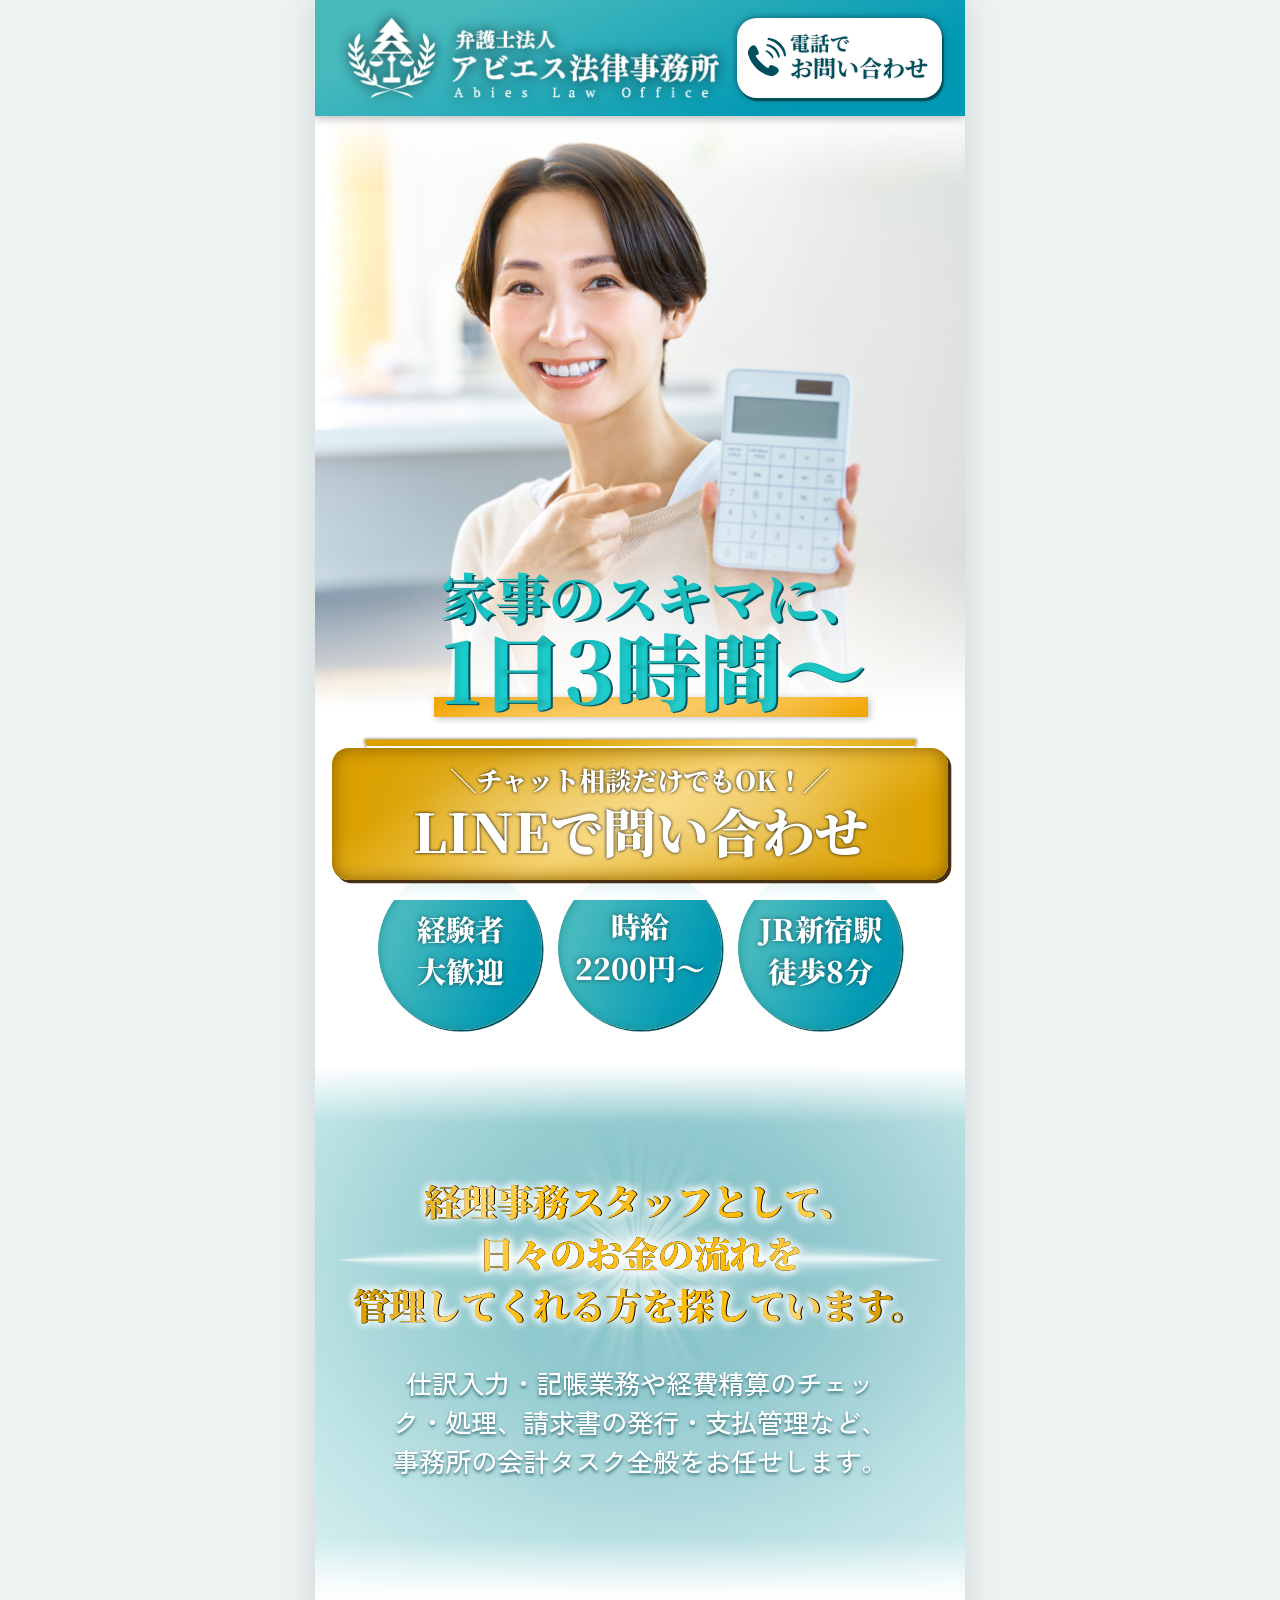
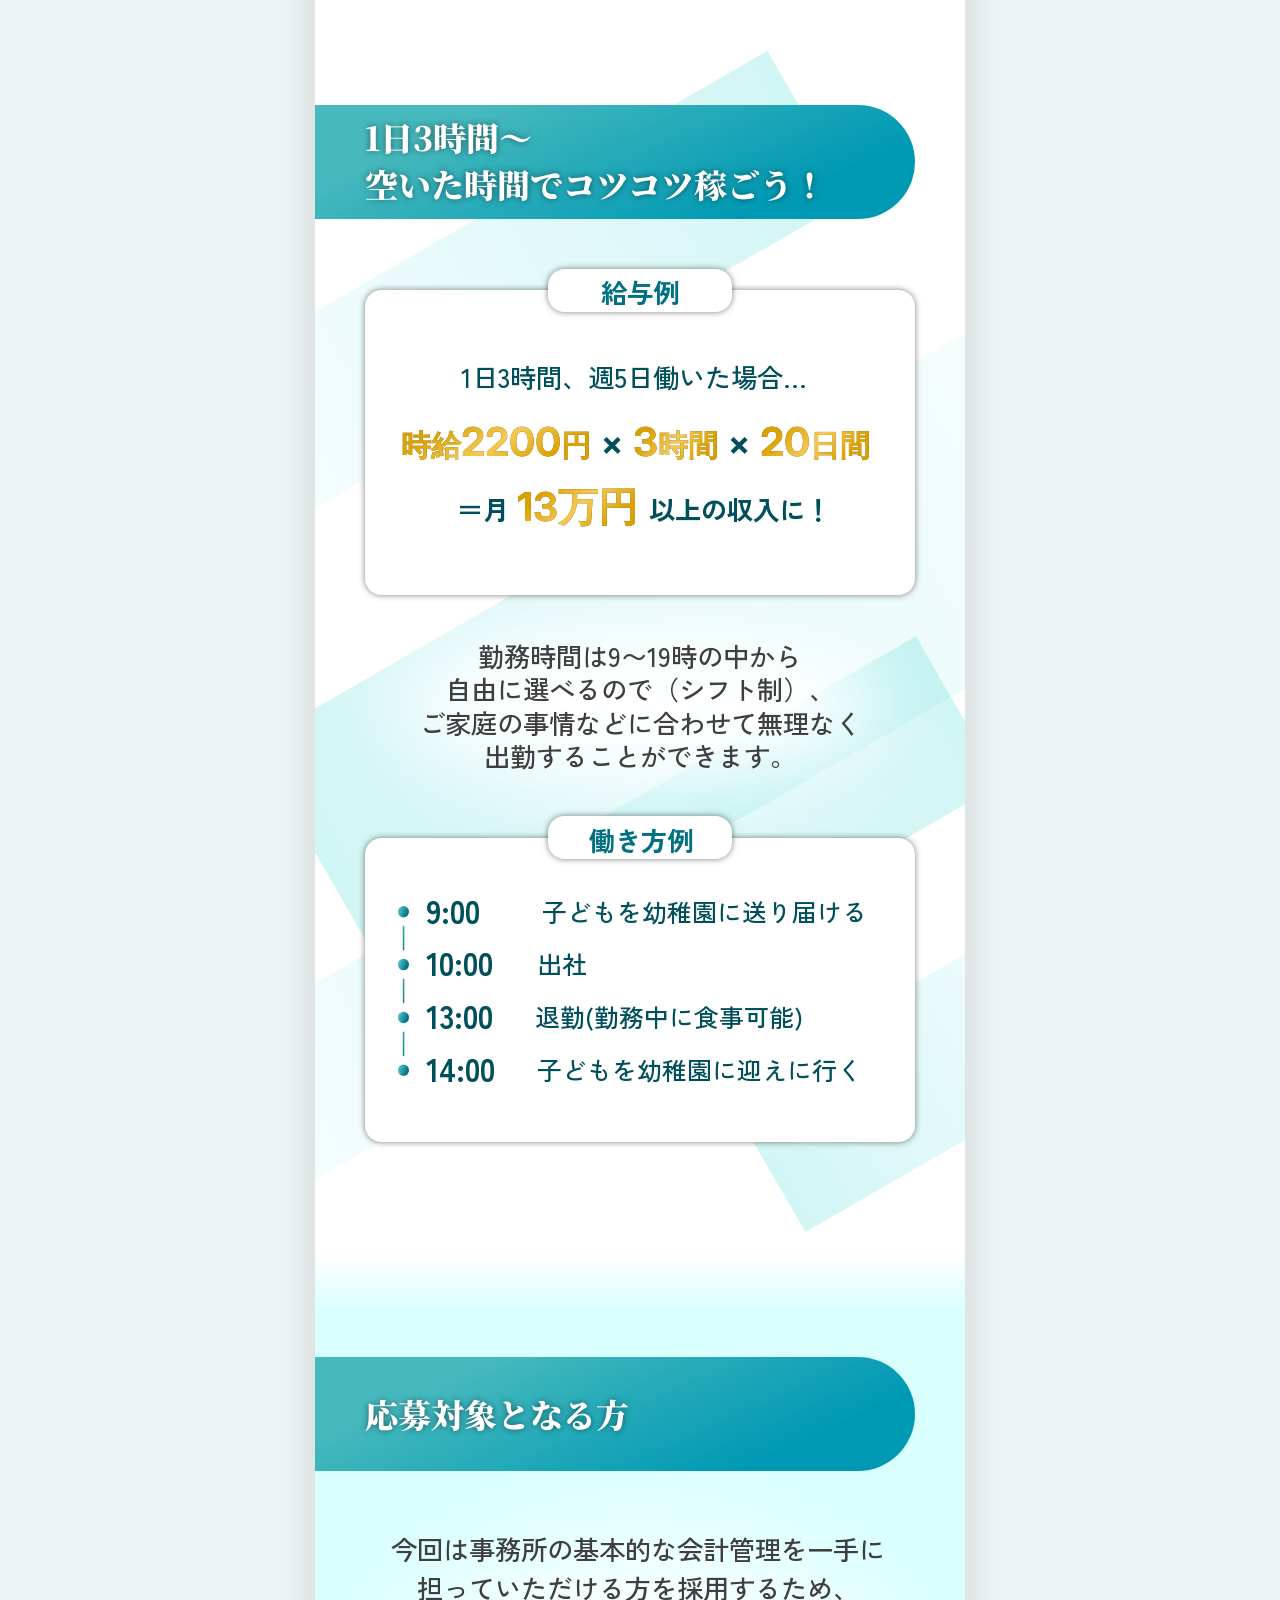
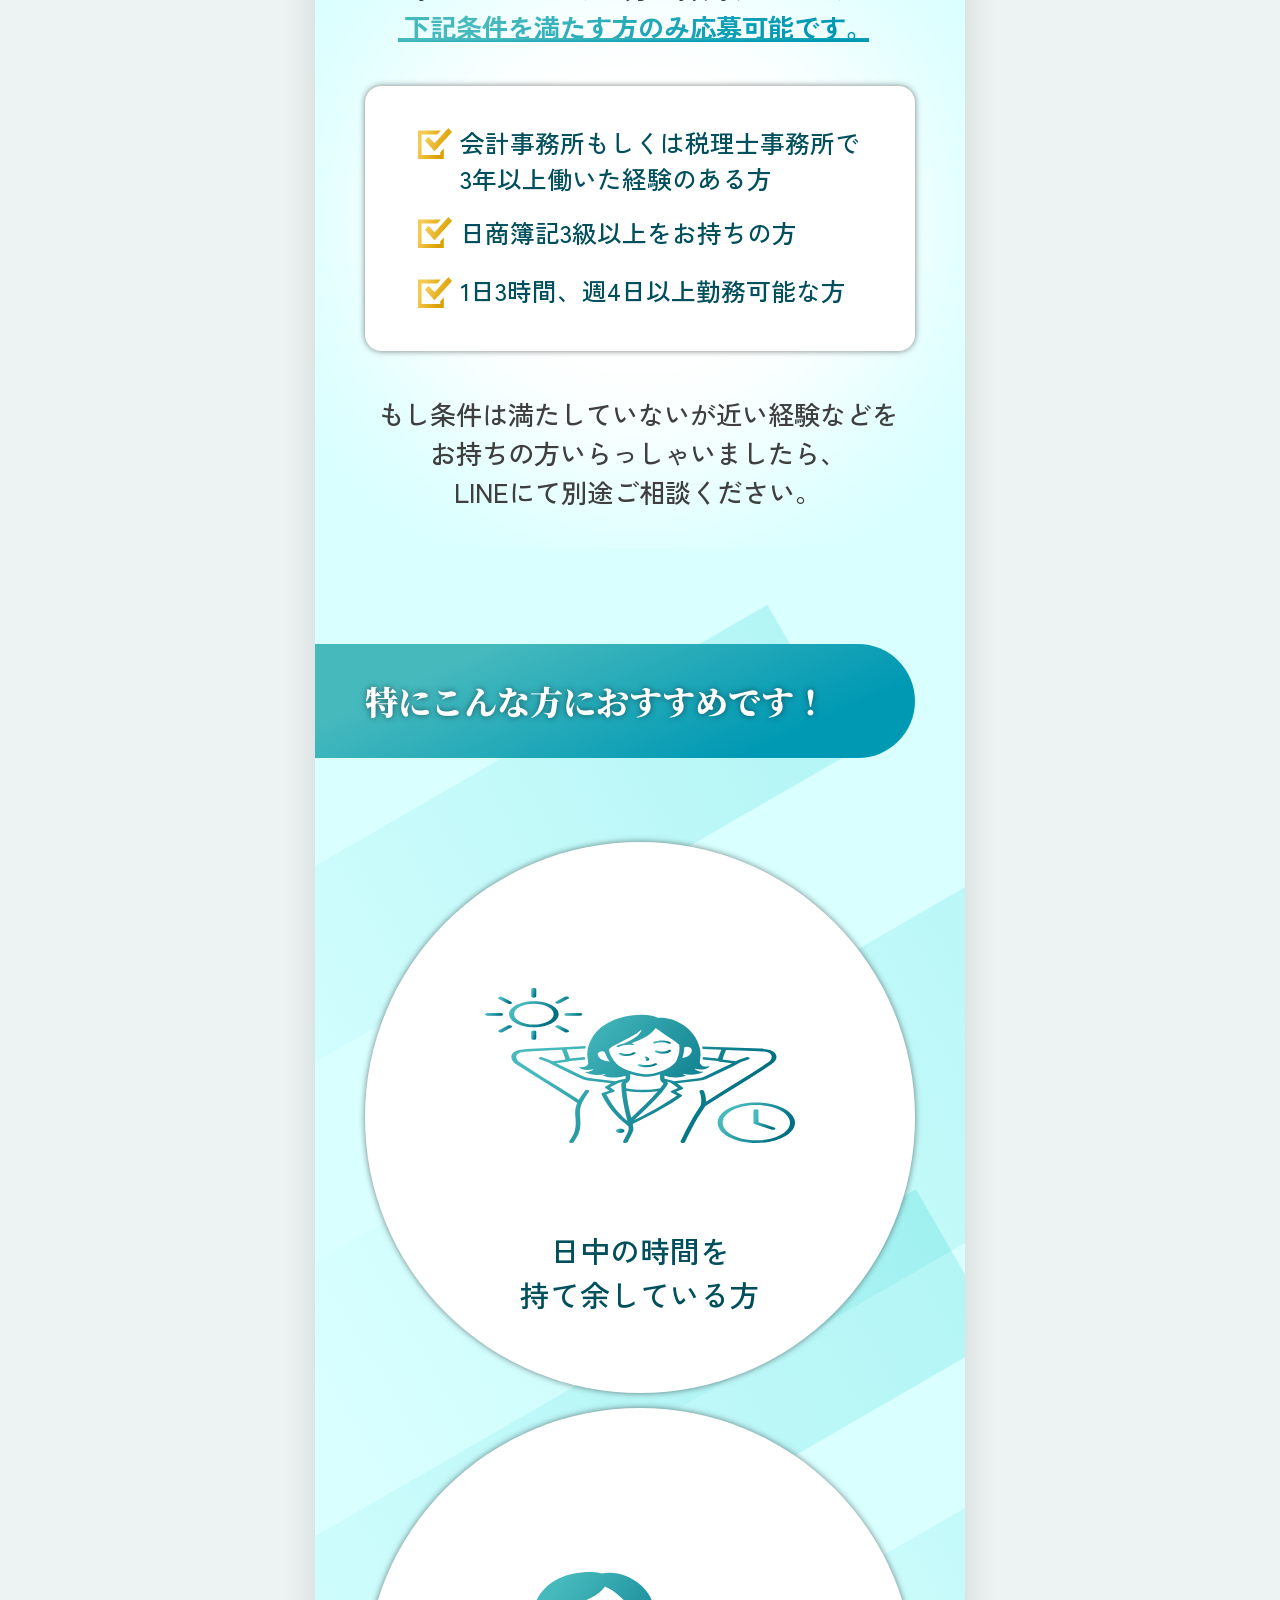
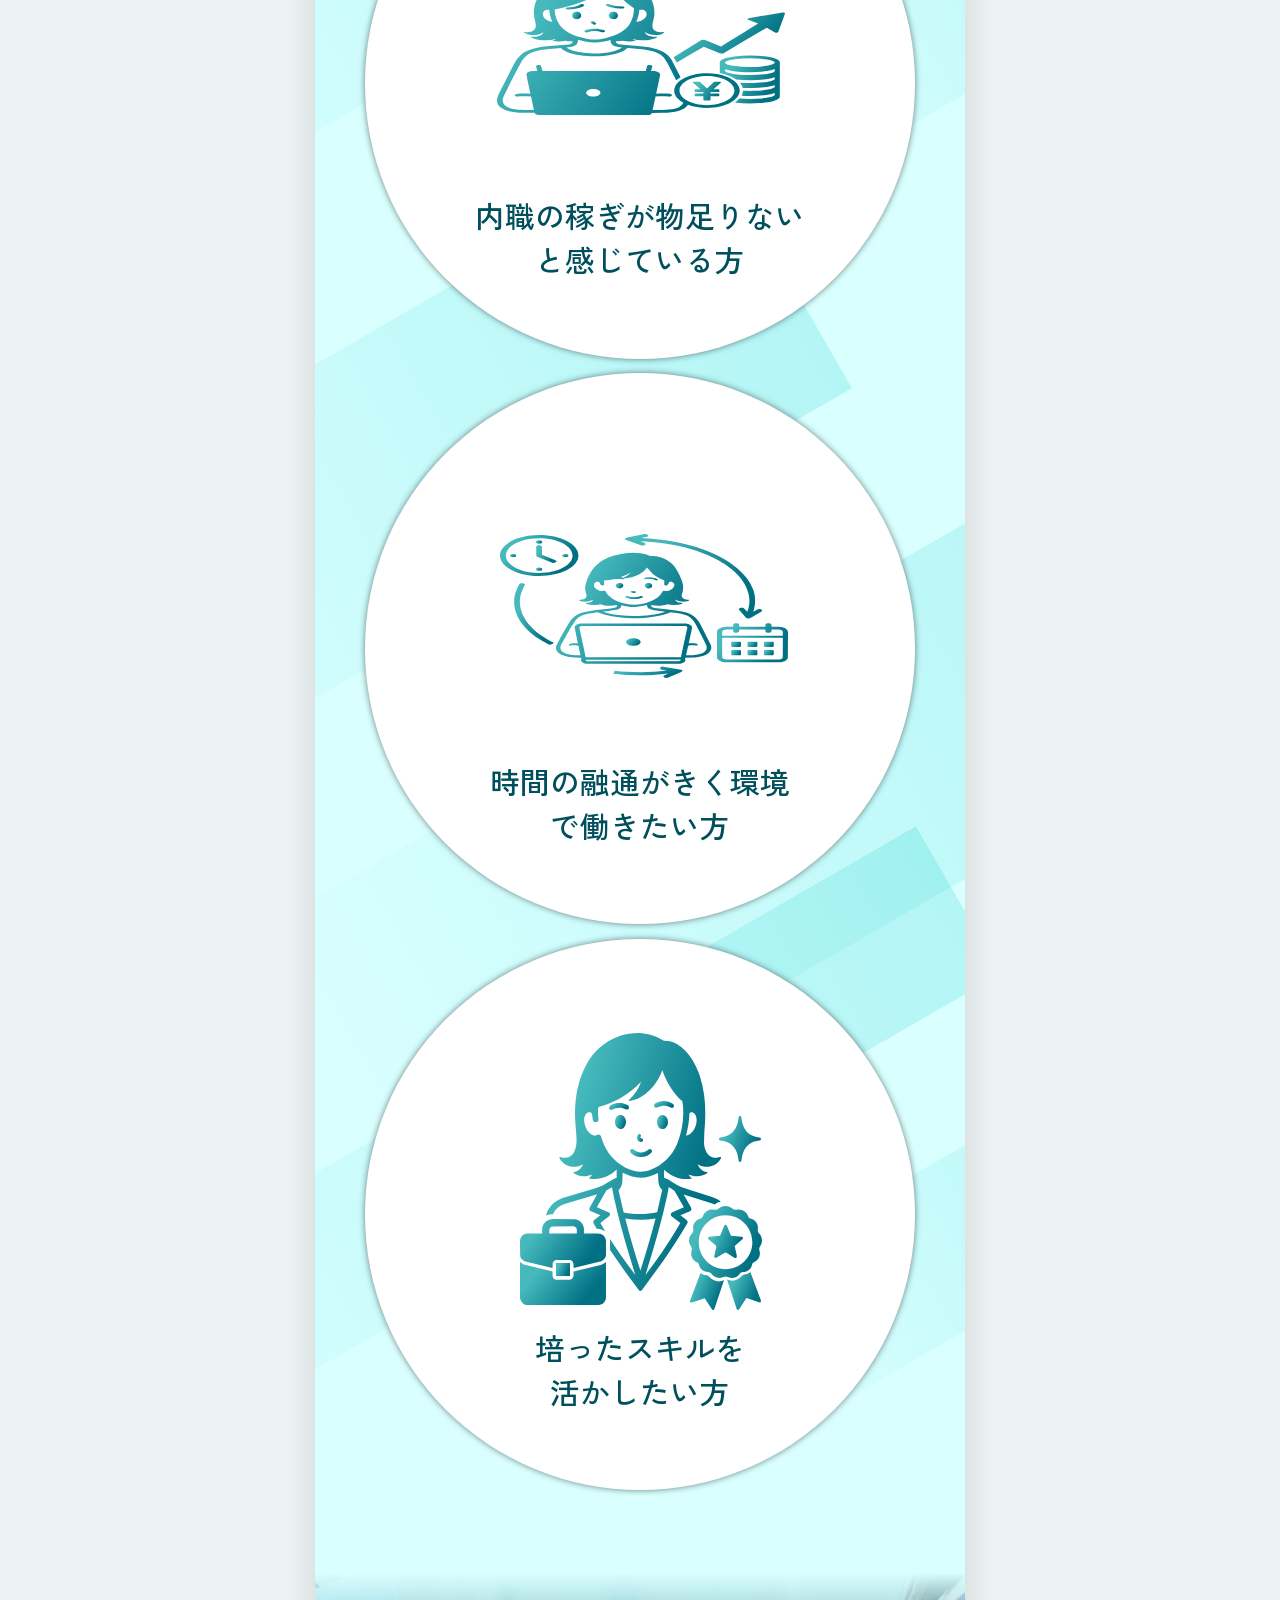
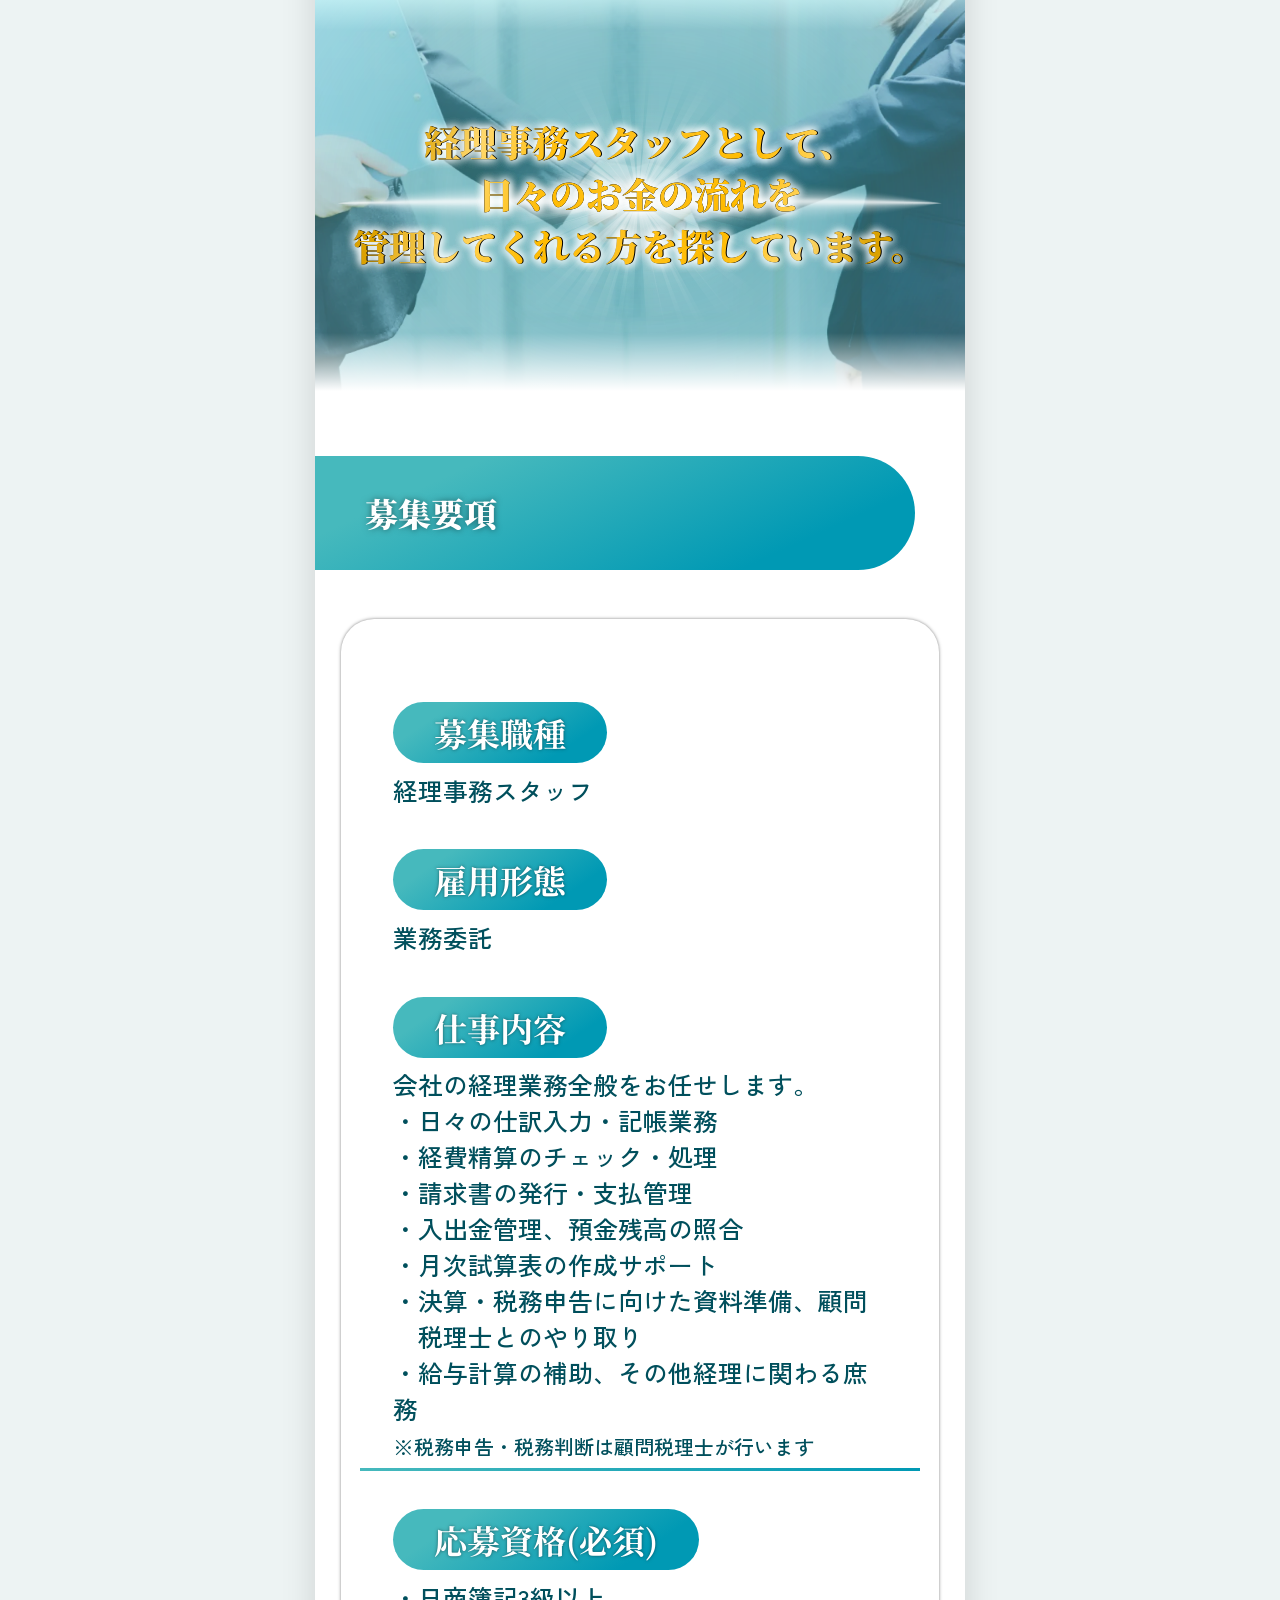
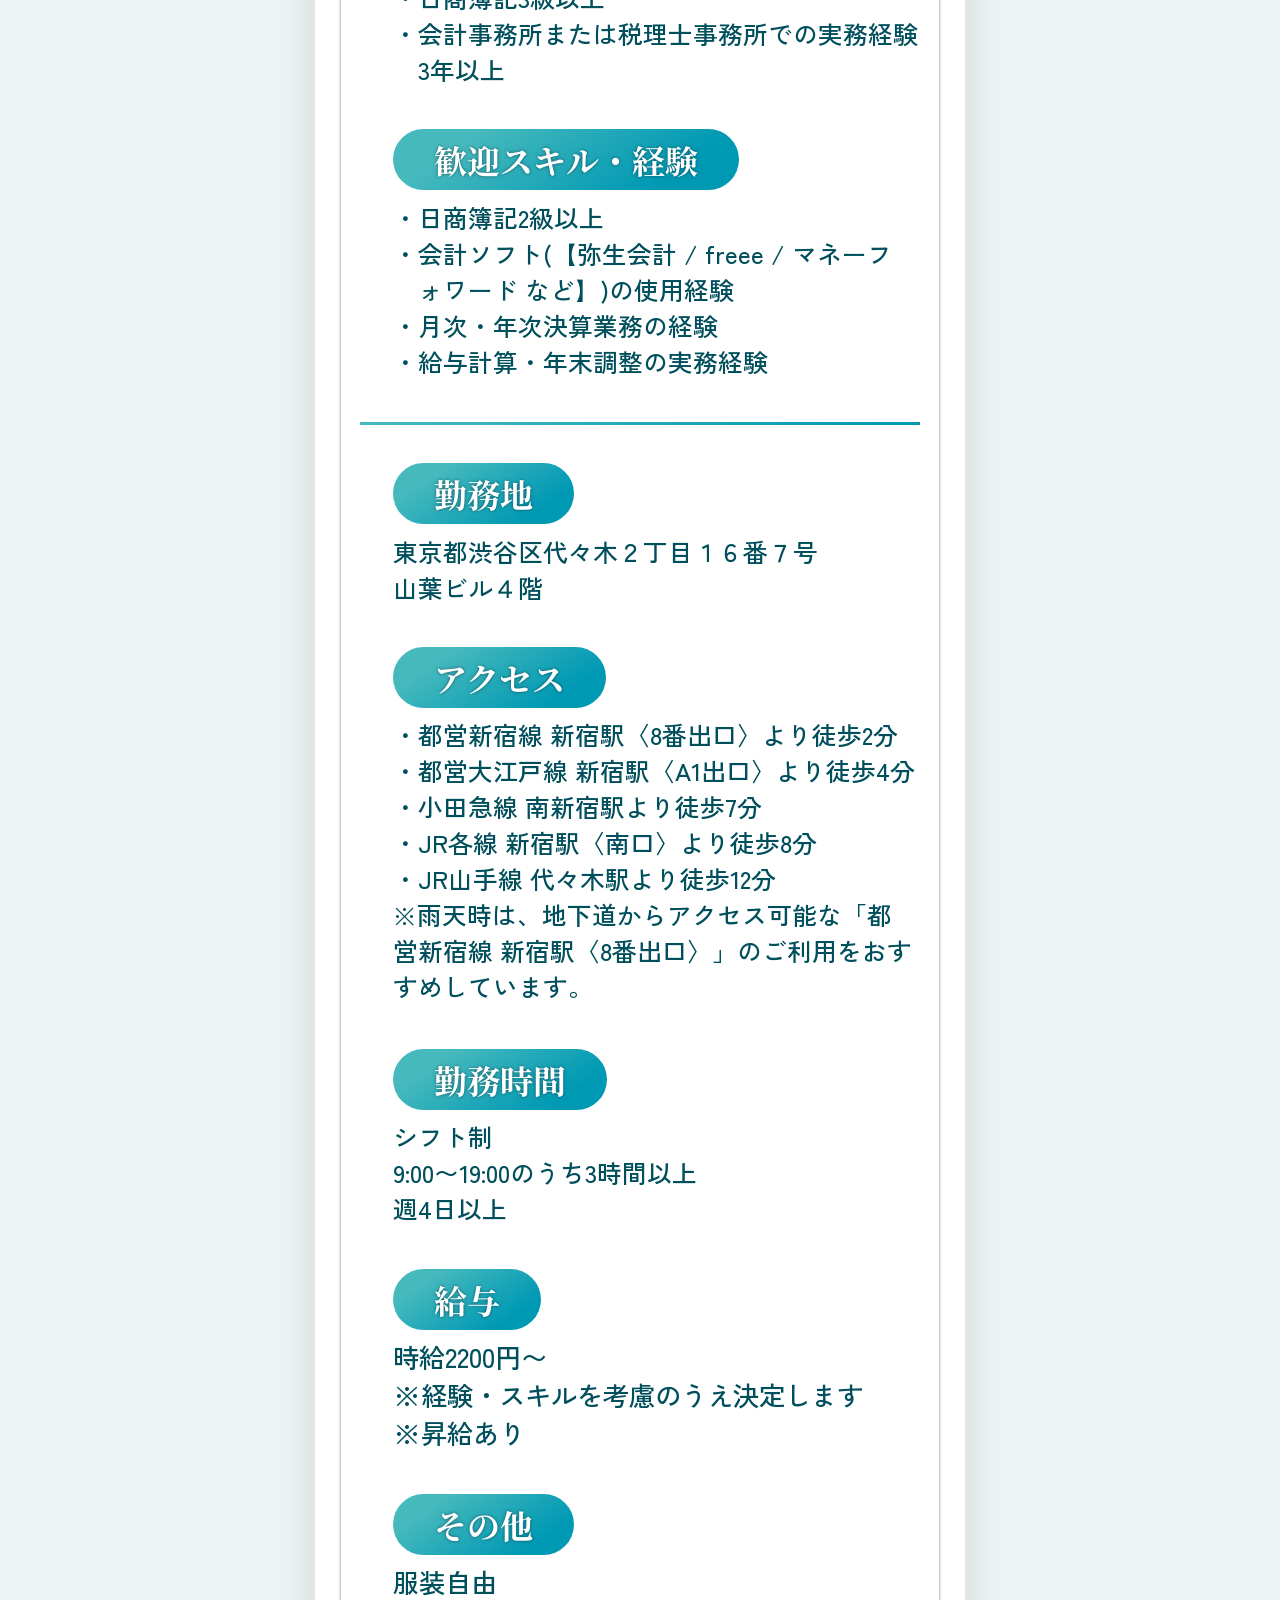
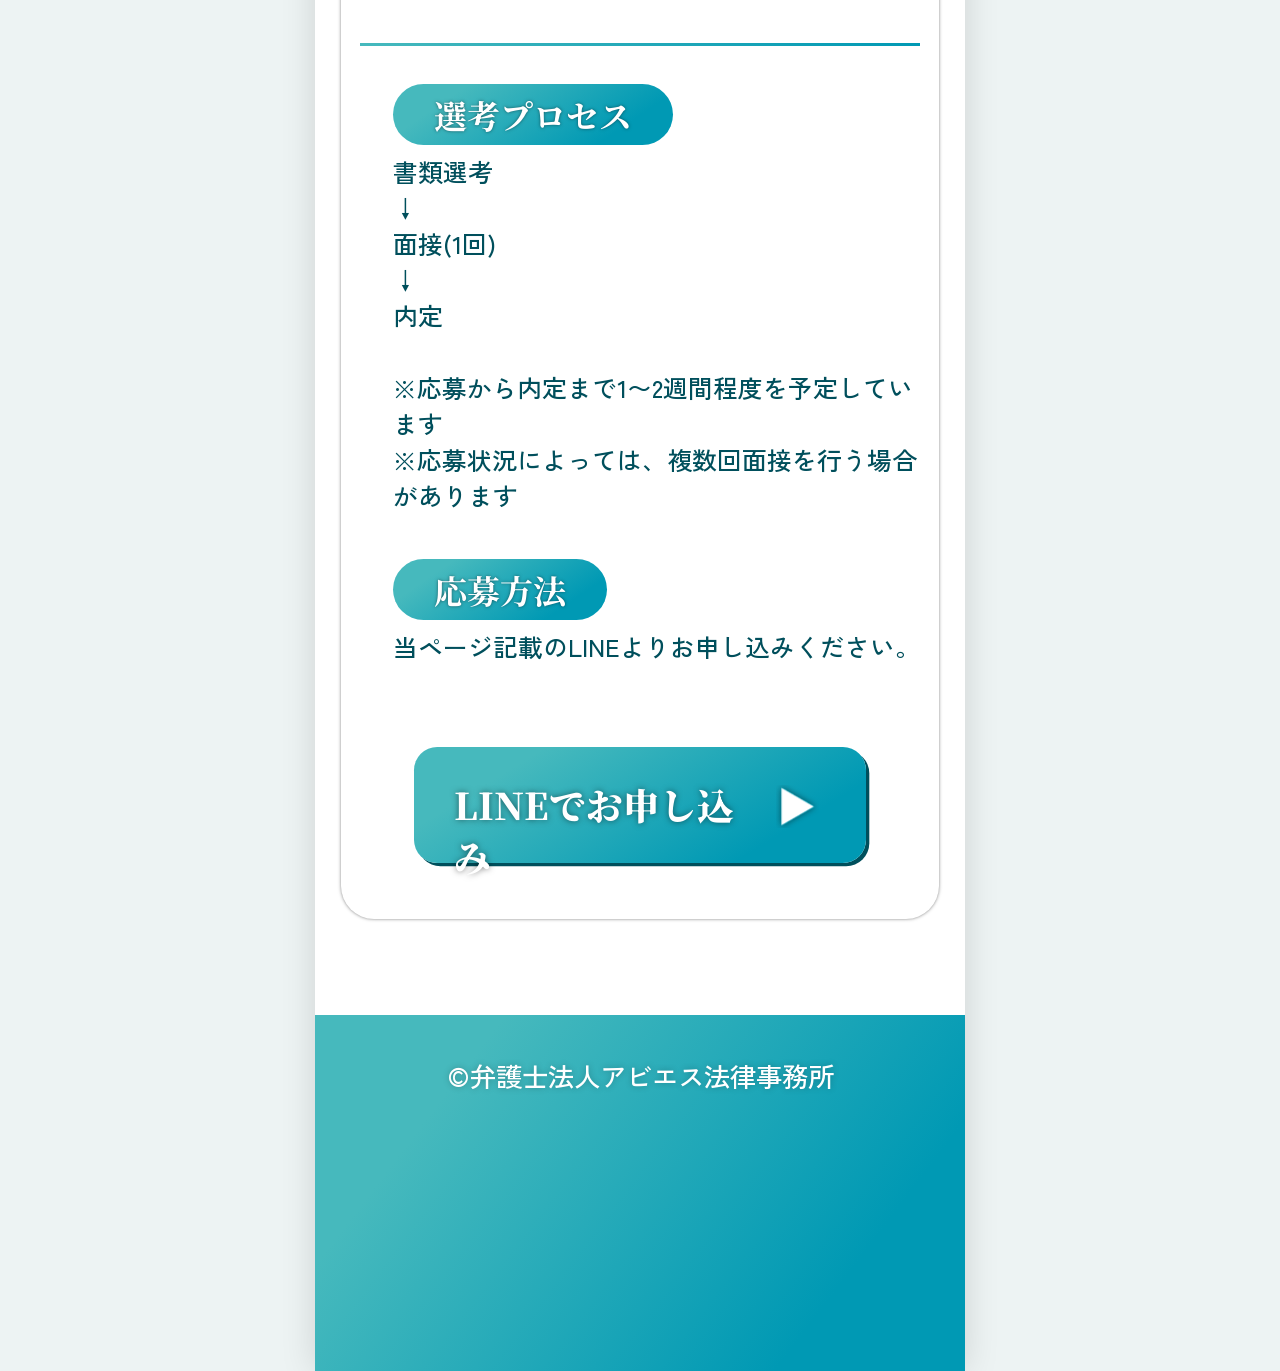
==== index.html @ 72c26a3b "Cap responsive LP width at 650px" ====
<!doctype html>
<html lang="ja">
<head>
  <meta charset="utf-8">
  <meta name="viewport" content="width=device-width, initial-scale=1">
  <title>経理事務スタッフ募集｜弁護士法人アビエス法律事務所</title>
  <meta name="description" content="家事のスキマに1日3時間から。経理事務スタッフ募集。">
  <link rel="preconnect" href="https://fonts.googleapis.com">
  <link rel="preconnect" href="https://fonts.gstatic.com" crossorigin>
  <link href="https://fonts.googleapis.com/css2?family=Inter:wght@700&family=Noto+Serif+JP:wght@700;900&family=Zen+Kaku+Gothic+New:wght@500;700&display=swap" rel="stylesheet">
  <link rel="stylesheet" href="styles.css">
  <link rel="stylesheet" href="figma-overrides.css?v=28">
  <link rel="stylesheet" href="scroll-fix.css">
  <link rel="stylesheet" href="figma-sections.css?v=9">
  <link rel="stylesheet" href="figma-remaining.css?v=26">
  <link rel="stylesheet" href="responsive-scale.css?v=2">
</head>
<body>
<svg class="figma-filters" aria-hidden="true" width="0" height="0" focusable="false">
  <defs>
    <filter id="intro-title-figma-effects" x="-50%" y="-100%" width="200%" height="300%" color-interpolation-filters="sRGB">
      <!-- Figma: four white drop shadows, 0/0, blur 6, opacities 1/.25/1/1. -->
      <feGaussianBlur in="SourceAlpha" stdDeviation="6" result="title-outer-blur"/>
      <feFlood flood-color="#fff" flood-opacity="1" result="title-white-100-a"/>
      <feComposite in="title-white-100-a" in2="title-outer-blur" operator="in" result="title-shadow-a"/>
      <feFlood flood-color="#fff" flood-opacity=".25" result="title-white-25"/>
      <feComposite in="title-white-25" in2="title-outer-blur" operator="in" result="title-shadow-b"/>
      <feFlood flood-color="#fff" flood-opacity="1" result="title-white-100-c"/>
      <feComposite in="title-white-100-c" in2="title-outer-blur" operator="in" result="title-shadow-c"/>
      <feFlood flood-color="#fff" flood-opacity="1" result="title-white-100-d"/>
      <feComposite in="title-white-100-d" in2="title-outer-blur" operator="in" result="title-shadow-d"/>
      <!-- Figma: black drop shadow, .3/.3, blur 0, opacity 1. -->
      <feOffset in="SourceAlpha" dx=".3" dy=".3" result="title-black-offset"/>
      <feFlood flood-color="#000" flood-opacity="1" result="title-black-color"/>
      <feComposite in="title-black-color" in2="title-black-offset" operator="in" result="title-black-shadow"/>
      <feMerge result="title-with-outer-shadow">
        <feMergeNode in="title-shadow-a"/>
        <feMergeNode in="title-shadow-b"/>
        <feMergeNode in="title-shadow-c"/>
        <feMergeNode in="title-shadow-d"/>
        <feMergeNode in="title-black-shadow"/>
        <feMergeNode in="SourceGraphic"/>
      </feMerge>

      <!-- Figma: black inner shadow, 0/0, blur .6, opacity 1. -->
      <feComponentTransfer in="SourceAlpha" result="title-alpha-inverse">
        <feFuncA type="table" tableValues="1 0"/>
      </feComponentTransfer>
      <feGaussianBlur in="title-alpha-inverse" stdDeviation=".6" result="title-inner-blur"/>
      <feComposite in="title-inner-blur" in2="SourceAlpha" operator="in" result="title-inner-mask"/>
      <feFlood flood-color="#000" flood-opacity="1" result="title-inner-color"/>
      <feComposite in="title-inner-color" in2="title-inner-mask" operator="in" result="title-inner-shadow"/>
      <feMerge>
        <feMergeNode in="title-with-outer-shadow"/>
        <feMergeNode in="title-inner-shadow"/>
      </feMerge>
    </filter>
    <filter id="title-inner-shadow-figma" x="-10%" y="-20%" width="120%" height="140%" color-interpolation-filters="sRGB">
      <feComponentTransfer in="SourceAlpha" result="title-inner-only-alpha-inverse">
        <feFuncA type="table" tableValues="1 0"/>
      </feComponentTransfer>
      <feGaussianBlur in="title-inner-only-alpha-inverse" stdDeviation=".3" result="title-inner-only-blur"/>
      <feComposite in="title-inner-only-blur" in2="SourceAlpha" operator="in" result="title-inner-only-mask"/>
      <feFlood flood-color="#000" flood-opacity=".5" result="title-inner-only-color"/>
      <feComposite in="title-inner-only-color" in2="title-inner-only-mask" operator="in" result="title-inner-only-shadow"/>
      <feMerge>
        <feMergeNode in="SourceGraphic"/>
        <feMergeNode in="title-inner-only-shadow"/>
      </feMerge>
    </filter>
    <filter id="hero-copy-small-effects" x="-10%" y="-20%" width="120%" height="150%" color-interpolation-filters="sRGB">
      <feFlood flood-opacity="0" result="hero-small-background"/>
      <feColorMatrix in="SourceAlpha" type="matrix" values="0 0 0 0 0 0 0 0 0 0 0 0 0 0 0 0 0 0 127 0" result="hero-small-alpha"/>
      <feOffset in="hero-small-alpha" dx="1.06717" dy="1.06717" result="hero-small-offset"/>
      <feComposite in="hero-small-offset" in2="hero-small-alpha" operator="out" result="hero-small-drop-mask"/>
      <feFlood flood-color="#004f5c" result="hero-small-drop-color"/>
      <feComposite in="hero-small-drop-color" in2="hero-small-drop-mask" operator="in" result="hero-small-drop"/>
      <feMerge result="hero-small-shape">
        <feMergeNode in="hero-small-drop"/>
        <feMergeNode in="SourceGraphic"/>
      </feMerge>
      <feOffset in="hero-small-alpha" dx="1.06717" dy="1.06717" result="hero-small-inner-offset"/>
      <feGaussianBlur in="hero-small-inner-offset" stdDeviation="1.60076" result="hero-small-inner-blur"/>
      <feComposite in="hero-small-inner-blur" in2="hero-small-alpha" operator="arithmetic" k2="-1" k3="1" result="hero-small-inner-mask"/>
      <feFlood flood-color="#000" flood-opacity=".3" result="hero-small-inner-color"/>
      <feComposite in="hero-small-inner-color" in2="hero-small-inner-mask" operator="in" result="hero-small-inner"/>
      <feMerge>
        <feMergeNode in="hero-small-shape"/>
        <feMergeNode in="hero-small-inner"/>
      </feMerge>
    </filter>
    <filter id="hero-copy-large-effects" x="-10%" y="-20%" width="120%" height="150%" color-interpolation-filters="sRGB">
      <feFlood flood-opacity="0" result="hero-large-background"/>
      <feColorMatrix in="SourceAlpha" type="matrix" values="0 0 0 0 0 0 0 0 0 0 0 0 0 0 0 0 0 0 127 0" result="hero-large-alpha"/>
      <feOffset in="hero-large-alpha" dx="1.10753" dy="1.10753" result="hero-large-offset"/>
      <feComposite in="hero-large-offset" in2="hero-large-alpha" operator="out" result="hero-large-drop-mask"/>
      <feFlood flood-color="#004f5c" result="hero-large-drop-color"/>
      <feComposite in="hero-large-drop-color" in2="hero-large-drop-mask" operator="in" result="hero-large-drop"/>
      <feMerge result="hero-large-shape">
        <feMergeNode in="hero-large-drop"/>
        <feMergeNode in="SourceGraphic"/>
      </feMerge>
      <feOffset in="hero-large-alpha" dx="1.10753" dy="1.10753" result="hero-large-inner-offset"/>
      <feGaussianBlur in="hero-large-inner-offset" stdDeviation="1.66129" result="hero-large-inner-blur"/>
      <feComposite in="hero-large-inner-blur" in2="hero-large-alpha" operator="arithmetic" k2="-1" k3="1" result="hero-large-inner-mask"/>
      <feFlood flood-color="#000" flood-opacity=".3" result="hero-large-inner-color"/>
      <feComposite in="hero-large-inner-color" in2="hero-large-inner-mask" operator="in" result="hero-large-inner"/>
      <feMerge>
        <feMergeNode in="hero-large-shape"/>
        <feMergeNode in="hero-large-inner"/>
      </feMerge>
    </filter>
  </defs>
</svg>
<main class="page">
  <header class="header" data-node-id="1:5">
    <img src="assets/logo.png" alt="弁護士法人アビエス法律事務所" class="logo" data-node-id="45:384">
    <a href="tel:0000000000" class="phone" data-node-id="45:386" aria-label="電話でお問い合わせ">
      <span class="phone__icon" data-node-id="123:250" aria-hidden="true"><svg viewBox="0 0 29 28.9834" role="img" focusable="false"><path d="M21.1419 21.3955C20.3477 20.7618 17.8734 19.5426 17.2629 19.4021C16.6537 19.2604 15.9162 19.8496 15.7131 20.5812C15.5088 21.3132 15.1279 21.2439 15.1279 21.2439C15.1279 21.2439 13.6603 20.7047 10.9758 18.0305C8.29086 15.3554 7.74816 13.8898 7.74816 13.8898C7.74816 13.8898 7.67651 13.5089 8.40815 13.3018C9.13822 13.0968 9.725 12.3569 9.58174 11.7476C9.43929 11.1384 8.21018 8.66761 7.57418 7.87689C6.93664 7.08622 5.70515 7.49398 5.43441 7.69114C5.16209 7.88758 2.30007 9.70706 3.16082 13.0574C4.02269 16.4083 5.87168 19.0888 7.90363 21.1141C9.93599 23.1386 12.6232 24.9773 15.9768 25.8266C19.3299 26.6763 21.1392 23.8076 21.3348 23.5353C21.5308 23.2637 21.9338 22.0303 21.1419 21.3955Z"/><path d="M14.0968 11.4899C14.5415 11.7079 15.2487 12.1125 16.0685 12.9319C16.8883 13.7517 17.2925 14.4589 17.5105 14.9032C17.7396 15.3704 17.9088 15.4645 18.0458 15.4326C18.2717 15.3802 18.3468 15.3196 18.3677 14.8486C18.385 14.4471 18.193 13.2499 16.9717 12.0287C15.7505 10.8074 14.5529 10.6158 14.1522 10.6331C13.6807 10.6532 13.6209 10.7287 13.5686 10.9554C13.5367 11.0916 13.6296 11.2612 14.0968 11.4899Z"/><path d="M14.8122 6.77621C14.2369 6.77581 14.0916 7.132 14.0742 7.27013C14.0388 7.54919 14.2447 7.77546 14.6721 7.89787C15.1609 8.03758 17.0972 8.65863 18.7195 10.2809C20.3422 11.9032 20.9636 13.8399 21.1029 14.3287C21.2249 14.7557 21.4508 14.9612 21.7302 14.9261C21.8691 14.9096 22.2249 14.764 22.2241 14.1886C22.2245 13.7332 21.9462 11.3486 19.799 9.20056C17.6522 7.05365 15.2664 6.77576 14.8122 6.77621Z"/><path d="M22.6445 6.35583C19.5688 3.28016 16.3239 3.0153 15.7662 3.0007C15.0853 2.98341 14.8154 3.28883 14.8158 3.60207C14.8154 3.86891 15.0889 4.1432 15.4958 4.24792C16.1066 4.40451 18.5279 4.7859 21.3709 7.62901C24.2148 10.4721 24.5954 12.8937 24.7528 13.5049C24.8571 13.9111 25.1318 14.185 25.3983 14.185C25.7119 14.185 26.0173 13.9154 25.9992 13.235C25.9851 12.6769 25.7202 9.43196 22.6445 6.35583Z"/></svg></span>
      <span class="phone__prefix" data-node-id="123:256">電話で</span>
      <span class="phone__main" data-node-id="70:8">お問い合わせ</span>
    </a>
  </header>

  <section class="hero" data-node-id="105:123">
    <img src="assets/hero.jpg" alt="経理事務スタッフ" class="hero-photo" data-node-id="105:124">
    <span class="hero__top-fade" aria-hidden="true" data-node-id="105:143"></span>
    <span class="hero__photo-fade" aria-hidden="true" data-node-id="105:125"></span>
    <span class="hero__white-base" aria-hidden="true" data-node-id="105:126"></span>
    <img class="hero__title-shadow" src="assets/hero-105-shadow.svg" alt="" data-node-id="109:208">
    <div class="hero__copy-group" data-node-id="105:145"><div class="hero__copy-group" data-node-id="105:147">
      <div class="hero__underline" aria-hidden="true" data-node-id="109:206"><img src="assets/hero-105-underline.svg" alt=""></div>
      <svg class="hero__copy-small" data-node-id="105:130" viewBox="0 0 263 47" role="img" aria-label="家事のスキマに、">
        <defs>
          <clipPath id="hero-small-text-clip"><text xml:space="preserve" font-family="Noto Serif JP" font-size="32.8503" font-weight="900"><tspan x="0" y="37.7078">家事のスキマに、</tspan></text></clipPath>
          <filter id="hero-small-inner-blur" x="-10%" y="-20%" width="120%" height="140%"><feGaussianBlur stdDeviation="1.60076"/></filter>
        </defs>
        <text fill="#004F5C" transform="translate(1.06717 1.06717)" xml:space="preserve" font-family="Noto Serif JP" font-size="32.8503" font-weight="900"><tspan x="0" y="37.7078">家事のスキマに、</tspan></text>
        <text fill="#1DCECE" xml:space="preserve" font-family="Noto Serif JP" font-size="32.8503" font-weight="900"><tspan x="0" y="37.7078">家事のスキマに、</tspan></text>
        <g clip-path="url(#hero-small-text-clip)">
          <text fill="none" stroke="#000" stroke-opacity=".3" stroke-width=".6" transform="translate(1.06717 1.06717)" filter="url(#hero-small-inner-blur)" xml:space="preserve" font-family="Noto Serif JP" font-size="32.8503" font-weight="900"><tspan x="0" y="37.7078">家事のスキマに、</tspan></text>
        </g>
      </svg>
      <svg class="hero__copy-large" data-node-id="105:129" viewBox="0 0 258 73" role="img" aria-label="1日3時間〜">
        <defs>
          <clipPath id="hero-large-text-clip"><text xml:space="preserve" font-family="Noto Serif JP" font-size="50.7026" font-weight="900"><tspan x="0" y="58.4289">1日3時間〜</tspan></text></clipPath>
          <filter id="hero-large-inner-blur" x="-10%" y="-20%" width="120%" height="140%"><feGaussianBlur stdDeviation="1.66129"/></filter>
        </defs>
        <text fill="#004F5C" transform="translate(1.10753 1.10753)" xml:space="preserve" font-family="Noto Serif JP" font-size="50.7026" font-weight="900"><tspan x="0" y="58.4289">1日3時間〜</tspan></text>
        <text fill="#1DCECE" xml:space="preserve" font-family="Noto Serif JP" font-size="50.7026" font-weight="900"><tspan x="0" y="58.4289">1日3時間〜</tspan></text>
        <g clip-path="url(#hero-large-text-clip)">
          <text fill="none" stroke="#000" stroke-opacity=".3" stroke-width=".8" transform="translate(1.10753 1.10753)" filter="url(#hero-large-inner-blur)" xml:space="preserve" font-family="Noto Serif JP" font-size="50.7026" font-weight="900"><tspan x="0" y="58.4289">1日3時間〜</tspan></text>
        </g>
      </svg>
    </div></div>
    <div class="hero__ribbon-visual" aria-hidden="true" data-node-id="105:189"><img class="hero__ribbon-exact" src="assets/hero-ribbon-exact@4x.png" alt=""></div>
    <p class="hero__ribbon-title" data-node-id="105:198">事務所の会計管理</p>
    <p class="hero__ribbon-subtitle" data-node-id="105:200">をしてくれる方を大募集！</p>
    <div class="badges">
      <div class="hero-badge" data-node-id="105:138"><img src="assets/hero-105-badge-experience.svg" alt="" data-node-id="105:139"><p data-node-id="105:140">経験者<br>大歓迎</p></div>
      <div class="hero-badge" data-node-id="105:132"><img src="assets/hero-105-badge-wage.svg" alt="" data-node-id="105:133"><p data-node-id="105:134">時給<br>2200円〜</p></div>
      <div class="hero-badge" data-node-id="105:135"><img src="assets/hero-105-badge-station.svg" alt="" data-node-id="105:136"><p data-node-id="105:137">JR新宿駅<br>徒歩8分</p></div>
    </div>
  </section>

  <section class="intro" data-node-id="63:371">
    <img class="intro__photo" src="assets/intro-exact.jpg" alt="">
    <div class="intro__tint"></div>
    <div class="intro__flare" aria-hidden="true" data-node-id="63:374">
      <div class="intro__flare-glow-wrap"><img class="intro__flare-glow" src="assets/intro-flare-glow.svg" alt=""></div>
      <div class="intro__flare-line-wrap"><img class="intro__flare-line" src="assets/intro-flare-line.png" alt=""></div>
      <img class="intro__flare-light" src="assets/intro-flare-light.svg" alt="">
      <img class="intro__flare-radius" src="assets/intro-flare-radius.svg" alt="">
    </div>
    <h2 class="intro__title" data-node-id="63:385"><span data-text="経理事務スタッフとして、">経理事務スタッフとして、</span><span data-text="日々のお金の流れを">日々のお金の流れを</span><span data-text="管理してくれる方を探しています。">管理してくれる方を探しています。</span></h2>
    <p class="intro__body">仕訳入力・記帳業務や経費精算のチェック・処理、請求書の発行・支払管理など、事務所の会計タスク全般をお任せします。</p>
  </section>

  <section class="income section-lines" data-node-id="1:20">
    <span class="income__stripe income__stripe--1" data-node-id="34:163"></span>
    <span class="income__stripe income__stripe--2" data-node-id="34:157"></span>
    <span class="income__stripe income__stripe--3" data-node-id="34:162"></span>
    <span class="income__stripe income__stripe--4" data-node-id="34:166"></span>
    <img class="income__glow" src="assets/income-glow.svg" alt="" data-node-id="34:169">
    <div class="income__ribbon" data-node-id="93:83">
      <span class="income__ribbon-bg" data-node-id="19:80"></span>
      <h2 class="income__heading" data-node-id="1:51">1日3時間〜<br>空いた時間でコツコツ稼ごう！</h2>
    </div>
    <div class="income__example-group" data-node-id="19:77">
      <div class="card example" data-node-id="1:52">
        <p class="example__lead" data-node-id="1:22">1日3時間、週5日働いた場合...</p>
        <span class="example__formula-row">
          <span class="example__gold example__gold--wage" data-node-id="90:60"><small>時給</small><b>2200</b><small>円</small></span>
          <span class="example__operator example__operator--1" data-node-id="90:66">×</span>
          <span class="example__gold example__gold--hours" data-node-id="90:62"><b>3</b><small>時間</small></span>
          <span class="example__operator example__operator--2" data-node-id="90:68">×</span>
          <span class="example__gold example__gold--days" data-node-id="90:64"><b>20</b><small>日間</small></span>
        </span>
        <span class="example__equal" data-node-id="1:55">＝月</span>
        <span class="example__gold example__gold--total" data-node-id="90:71">13万円</span>
        <span class="example__suffix" data-node-id="90:69">以上の収入に！</span>
      </div>
      <div class="income__card-label" data-node-id="15:17"><span data-node-id="15:19">給与例</span></div>
    </div>
    <p class="income__copy" data-node-id="1:25">勤務時間は9〜19時の中から<br>自由に選べるので（シフト制）、<br>ご家庭の事情などに合わせて無理なく<br>出勤することができます。</p>
    <div class="income__schedule-group" data-node-id="19:76">
      <div class="card schedule" data-node-id="19:35">
        <div class="schedule__content" data-node-id="19:75">
          <img class="schedule__timeline" src="assets/income-timeline.svg" alt="" data-node-id="19:72">
          <div class="schedule__rows" data-node-id="19:74">
            <div class="schedule__row" data-node-id="19:64"><b data-node-id="19:49">9:00</b><span data-node-id="19:47">子どもを幼稚園に送り届ける</span></div>
            <div class="schedule__row" data-node-id="19:63"><b data-node-id="19:51">10:00</b><span data-node-id="19:45">出社</span></div>
            <div class="schedule__row" data-node-id="19:62"><b data-node-id="19:53">13:00</b><span data-node-id="19:43">退勤(勤務中に食事可能)</span></div>
            <div class="schedule__row" data-node-id="19:61"><b data-node-id="19:55">14:00</b><span data-node-id="19:59">子どもを幼稚園に迎えに行く</span></div>
          </div>
        </div>
      </div>
      <div class="income__card-label income__card-label--schedule" data-node-id="19:39"><span data-node-id="19:40">働き方例</span></div>
    </div>
  </section>

  <section class="target section-lines" data-node-id="1:28">
    <span class="target__top-fade" data-node-id="93:76" aria-hidden="true"></span>
    <img class="target__glow" src="assets/target-glow.svg" alt="" data-node-id="34:170">
    <span class="target__ribbon-bg" data-node-id="19:82"></span>
    <h2 class="target__heading" data-node-id="19:78">応募対象となる方</h2>
    <p class="target__intro" data-node-id="1:30">今回は事務所の基本的な会計管理を一手に<br>担っていただける方を採用するため、<br><strong>下記条件を満たす方のみ応募可能です。</strong></p>
    <span class="target__rule" data-node-id="31:134"></span>
    <ul class="card checklist" data-node-id="31:111">
      <li data-node-id="34:153"><img src="assets/target-check.svg" alt="" data-node-id="34:135"><span data-node-id="1:31">会計事務所もしくは税理士事務所で<br>3年以上働いた経験のある方</span></li>
      <li data-node-id="34:154"><img src="assets/target-check.svg" alt="" data-node-id="34:139"><span data-node-id="34:147">日商簿記3級以上をお持ちの方</span></li>
      <li data-node-id="34:155"><img src="assets/target-check.svg" alt="" data-node-id="34:142"><span data-node-id="34:145">1日3時間、週4日以上勤務可能な方</span></li>
    </ul>
    <p class="target__note" data-node-id="1:32">もし条件は満たしていないが近い経験などを<br>お持ちの方いらっしゃいましたら、<br>LINEにて別途ご相談ください。</p>
  </section>

  <section class="recommend" data-node-id="1:33">
    <div class="recommend__background" aria-hidden="true" data-node-id="93:89">
      <span class="recommend__beam recommend__beam--1"></span><span class="recommend__beam recommend__beam--2"></span><span class="recommend__beam recommend__beam--3"></span><span class="recommend__beam recommend__beam--4"></span>
      <span class="recommend__beam recommend__beam--5"></span><span class="recommend__beam recommend__beam--6"></span><span class="recommend__beam recommend__beam--7"></span><span class="recommend__beam recommend__beam--8"></span>
    </div>
    <h2 class="ribbon">特にこんな方におすすめです！</h2>
    <div class="recommend-list">
      <article><img class="recommend__main" src="assets/recommend-1.svg" alt=""><h3>日中の時間を<br>持て余している方</h3></article>
      <article><img class="recommend__main" src="assets/recommend-2.svg" alt=""><h3>内職の稼ぎが物足りない<br>と感じている方</h3></article>
      <article><img class="recommend__main" src="assets/recommend-3.svg" alt=""><h3>時間の融通がきく環境<br>で働きたい方</h3></article>
      <article><div class="recommend-skill" aria-hidden="true" data-node-id="41:219"><img class="recommend-skill__part recommend-skill__part--222" src="assets/skill-41-222.svg" alt=""><img class="recommend-skill__part recommend-skill__part--223" src="assets/skill-41-223.svg" alt=""><img class="recommend-skill__part recommend-skill__part--224" src="assets/skill-41-224.svg" alt=""><img class="recommend-skill__part recommend-skill__part--225" src="assets/skill-41-225.svg" alt=""><img class="recommend-skill__part recommend-skill__part--226" src="assets/skill-41-226.svg" alt=""><img class="recommend-skill__part recommend-skill__part--227" src="assets/skill-41-227.svg" alt=""><img class="recommend-skill__part recommend-skill__part--228" src="assets/skill-41-228.svg" alt=""><img class="recommend-skill__part recommend-skill__part--229" src="assets/skill-41-229.svg" alt=""><img class="recommend-skill__part recommend-skill__part--230" src="assets/skill-41-230.svg" alt=""><img class="recommend-skill__part recommend-skill__part--231" src="assets/skill-41-231.svg" alt=""><img class="recommend-skill__part recommend-skill__part--232" src="assets/skill-41-232.svg" alt=""><img class="recommend-skill__part recommend-skill__part--233" src="assets/skill-41-233.svg" alt=""><img class="recommend-skill__part recommend-skill__part--234" src="assets/skill-41-234.svg" alt=""><img class="recommend-skill__part recommend-skill__part--235" src="assets/skill-41-235.svg" alt=""><img class="recommend-skill__part recommend-skill__part--236" src="assets/skill-41-236.svg" alt=""></div><h3>培ったスキルを<br>活かしたい方</h3></article>
    </div>
  </section>

  <section class="thanks" data-node-id="63:390">
    <img class="thanks__photo" src="assets/thanks390-photo.png" alt="" data-node-id="63:408">
    <span class="thanks__tint" data-node-id="63:392"></span>
    <div class="thanks__flare" data-node-id="63:393">
      <img class="thanks__glow" src="assets/thanks390-glow.svg" alt="" data-node-id="63:394">
      <div class="thanks__effects" aria-hidden="true" data-node-id="63:395">
        <span class="thanks__line-wrap" data-node-id="63:396"><img class="thanks__line" src="assets/thanks390-line.png" alt="" data-node-id="63:397"></span>
        <img class="thanks__light" src="assets/thanks390-light.svg" alt="" data-node-id="63:398">
        <img class="thanks__radius" src="assets/thanks390-radius.svg" alt="" data-node-id="63:401">
      </div>
      <h2 class="thanks__title" data-node-id="90:54"><span data-text="経理事務スタッフとして、">経理事務スタッフとして、</span><span data-text="日々のお金の流れを">日々のお金の流れを</span><span data-text="管理してくれる方を探しています。">管理してくれる方を探しています。</span></h2>
    </div>
    <span class="thanks__fade thanks__fade--top" data-node-id="63:406"></span>
    <span class="thanks__fade thanks__fade--bottom" data-node-id="63:407"></span>
  </section>

  <section class="requirements" data-node-id="13:11">
    <div class="requirements__ribbon" data-node-id="93:80">
      <span class="requirements__ribbon-bg" data-node-id="93:78" aria-hidden="true"></span>
      <h2 data-node-id="93:79">募集要項</h2>
    </div>
    <div class="requirements-card" data-node-id="13:12">
      <div class="requirements-card__content" data-node-id="13:13">
        <section data-node-id="13:14"><h3 data-node-id="13:15"><span data-node-id="13:16">募集職種</span></h3><p data-node-id="13:17">経理事務スタッフ</p></section>
        <section data-node-id="13:18"><h3 data-node-id="13:19"><span data-node-id="13:20">雇用形態</span></h3><p data-node-id="13:21">業務委託</p></section>
        <section data-node-id="13:22"><h3 data-node-id="13:23"><span data-node-id="13:24">仕事内容</span></h3><p data-node-id="13:25">会社の経理業務全般をお任せします。<br>・日々の仕訳入力・記帳業務<br>・経費精算のチェック・処理<br>・請求書の発行・支払管理<br>・入出金管理、預金残高の照合<br>・月次試算表の作成サポート<br>・決算・税務申告に向けた資料準備、顧問<br>　税理士とのやり取り<br>・給与計算の補助、その他経理に関わる庶務<br><small>※税務申告・税務判断は顧問税理士が行います</small></p></section>
        <hr data-node-id="13:26">
        <section data-node-id="13:27"><h3 data-node-id="13:28"><span data-node-id="13:29">応募資格(必須)</span></h3><p data-node-id="13:30">・日商簿記3級以上<br>・会計事務所または税理士事務所での実務経験<br>　3年以上</p></section>
        <section data-node-id="13:31"><h3 data-node-id="13:32"><span data-node-id="13:33">歓迎スキル・経験</span></h3><p data-node-id="13:34"><span class="requirements-bullet">・日商簿記2級以上</span><span class="requirements-bullet">・会計ソフト(【弥生会計 / freee / マネーフォワード など】)の使用経験</span><span class="requirements-bullet">・月次・年次決算業務の経験</span><span class="requirements-bullet">・給与計算・年末調整の実務経験</span></p></section>
        <hr data-node-id="13:43">
        <section data-node-id="13:44"><h3 data-node-id="13:45"><span data-node-id="13:46">勤務地</span></h3><p data-node-id="13:47">東京都渋谷区代々木２丁目１６番７号　<br>山葉ビル４階</p></section>
        <section data-node-id="13:48"><h3 data-node-id="13:49"><span data-node-id="13:50">アクセス</span></h3><p data-node-id="13:51">・都営新宿線 新宿駅〈8番出口〉より徒歩2分<br>・都営大江戸線 新宿駅〈A1出口〉より徒歩4分<br>・小田急線 南新宿駅より徒歩7分<br>・JR各線 新宿駅〈南口〉より徒歩8分<br>・JR山手線 代々木駅より徒歩12分<br>※雨天時は、地下道からアクセス可能な「都営新宿線 新宿駅〈8番出口〉」のご利用をおすすめしています。</p></section>
        <section data-node-id="13:52"><h3 data-node-id="13:53"><span data-node-id="13:54">勤務時間</span></h3><p data-node-id="13:55">シフト制<br>9:00〜19:00のうち3時間以上<br>週4日以上</p></section>
        <section data-node-id="13:56"><h3 data-node-id="13:57"><span data-node-id="13:58">給与</span></h3><p data-node-id="13:59">時給2200円〜<br>※経験・スキルを考慮のうえ決定します<br>※昇給あり</p></section>
        <section data-node-id="13:77"><h3 data-node-id="13:78"><span data-node-id="13:79">その他</span></h3><p data-node-id="13:80">服装自由</p></section>
        <hr data-node-id="13:60">
        <section data-node-id="13:61"><h3 data-node-id="13:62"><span data-node-id="13:63">選考プロセス</span></h3><p data-node-id="13:64">書類選考<br>↓<br>面接(1回)<br>↓<br>内定<br><br>※応募から内定まで1〜2週間程度を予定しています<br>※応募状況によっては、複数回面接を行う場合があります</p></section>
        <section data-node-id="13:66"><h3 data-node-id="13:67"><span data-node-id="13:68">応募方法</span></h3><p data-node-id="13:69">当ページ記載のLINEよりお申し込みください。</p></section>
      </div>
      <a href="#" class="line-cta" data-node-id="13:74"><span class="line-cta__label" data-node-id="13:75">LINEでお申し込み</span><span class="line-cta__arrow" data-node-id="70:5" aria-hidden="true"></span></a>
    </div>
  </section>
  <footer data-node-id="70:2"><p data-node-id="70:6">©弁護士法人アビエス法律事務所</p></footer>
</main>
<div class="sticky-cta-shell" data-node-id="129:288">
  <span class="sticky-cta__fade" data-node-id="129:286" aria-hidden="true"></span>
  <a class="sticky-cta" href="#" data-node-id="1:48" aria-label="LINEで問い合わせ">
    <span class="sticky-cta__glow" data-node-id="127:282" aria-hidden="true"><img src="assets/sticky-cta-glow.svg" alt=""></span>
    <span class="sticky-cta__copy" data-node-id="1:15"><span class="sticky-cta__lead">＼チャット相談だけでもOK！／</span><span class="sticky-cta__main">LINEで問い合わせ</span></span>
    <span class="sticky-cta__inner-shadow" aria-hidden="true"></span>
  </a>
</div>
</body>
</html>
---- styles.css ----
:root{--teal:#1dcece;--deep:#004f5c;--aqua:#d9ffff;--gold:#dbA100}*{box-sizing:border-box}html,body{margin:0;background:#edf3f3;color:#3f3f3f;font-family:'Zen Kaku Gothic New',sans-serif}.page{width:min(100%,393px);margin:auto;background:white;overflow:hidden}.header{height:70px;padding:11px 14px 11px 20px;display:flex;gap:11px;align-items:center;background:linear-gradient(145deg,#46b9bd,#0099b4)}.logo{width:224px;height:48px;object-fit:contain}.phone{width:124px;height:46px;display:grid;place-items:center;background:white;border-radius:12px;box-shadow:1px 2px #004f5c,0 0 4px #0008;color:#111;text-decoration:none;font-size:20px}.hero{height:531px;position:relative;background:#dafff5}.hero-photo{position:absolute;width:602px;height:401px;left:50%;transform:translateX(-50%);object-fit:cover}.hero:after{content:"";position:absolute;inset:260px 0 120px;background:linear-gradient(transparent,#fff)}.hero-copy{position:absolute;z-index:1;top:160px;left:0;width:315px;padding:67px 0 0 30px;background:linear-gradient(90deg,#ffffffc9,#fff0);font:900 31px/1.35 'Noto Serif JP';color:var(--teal);text-shadow:1px 1px white}.hero-copy span{display:block}.hero-copy strong{display:block;width:342px;margin:8px 0 0 -58px;padding:3px 0 5px 58px;font-size:25px;line-height:1.45;background:linear-gradient(105deg,#ffd86d,#ffbb00,#dba100,#ffbb00,#ffd86d);color:var(--teal)}.badges{position:absolute;z-index:2;left:18px;bottom:24px;display:flex;gap:11px}.badges b{width:112px;height:112px;border-radius:50%;display:grid;place-items:center;text-align:center;background:linear-gradient(135deg,#46b9bd,#0099b4);border:3px solid white;box-shadow:0 0 5px #0005;color:white;font:900 19px/1.4 'Noto Serif JP'}.photo-section{position:relative;color:white;text-align:center;background-size:cover;background-position:center}.photo-section:before{content:"";position:absolute;inset:0;background:#1dcece30}.intro{height:320px;background-image:linear-gradient(#0001,#004f5ca8),url('assets/intro.jpg');padding-top:68px}.light-title{position:relative;font:900 20px/1.45 'Noto Serif JP';color:#ffc83d;text-shadow:0 0 6px white}.intro p{position:relative;width:313px;margin:16px auto;font-size:16px;line-height:1.45;text-shadow:0 0 4px #000}.section-lines{position:relative;background-color:white;background-image:linear-gradient(30deg,transparent 45%,#1dcece14 46%,transparent 64%)}.income{height:762px;padding-top:64px}.ribbon{width:363px;margin:0 0 45px;padding:6px 30px 7px;border-radius:0 100px 100px 0;background:linear-gradient(145deg,#46b9bd,#0099b4);color:white;font:900 20px/1.45 'Noto Serif JP';text-shadow:0 0 4px #0008}.card{position:relative;width:333px;margin:auto;border-radius:10px;background:white;box-shadow:0 0 5px #0006}.card small{position:absolute;top:-13px;left:111px;width:111px;height:26px;border-radius:10px;background:white;box-shadow:0 0 4px #0005;color:#007083;font-weight:700;font-size:16px;display:grid;place-items:center}.example{height:184px;padding:39px 15px 18px;text-align:center;color:var(--deep)}.example p{margin:0 0 7px}.example div{font-weight:700;line-height:1.65}.example strong{font:700 24px sans-serif;background:linear-gradient(#dba100,#f5ca53,#dba100);background-clip:text;color:transparent}.example em{font-style:normal}.center{text-align:center;line-height:1.45}.income>.center{margin:24px auto 39px}.schedule{height:184px;padding:24px 20px}.schedule dl{display:grid;grid-template-columns:55px 1fr;margin:0;color:var(--deep);line-height:32px}.schedule dt{font-weight:700;font-size:18px}.schedule dd{margin:0;font-size:14px;border-left:3px solid var(--teal);padding-left:15px}.target{height:540px;padding-top:61px;background-color:var(--aqua)}.target .ribbon{margin-bottom:30px}.target>.center{width:333px;font-size:15px}.target strong{color:#008ca2}.checklist{height:160px;margin-top:22px;padding:18px 25px;list-style:none;color:#007083}.checklist li{position:relative;padding-left:27px;margin:4px 0;font-size:14px;line-height:1.45}.checklist li:before{content:'☑';position:absolute;left:0;color:#f0ad19;font-size:20px}.target .note{font-size:14px}.recommend{height:1586px;padding-top:57px;background:linear-gradient(#e2ffff,#cfffff)}.recommend .ribbon{margin-bottom:50px}.recommend-list article{width:333px;height:333px;margin:0 auto 9px;border:1px solid #91dddd;border-radius:50%;background:#fff;text-align:center;padding-top:44px}.line-icon{height:180px;color:#00aeba;font:700 88px/1 sans-serif;display:flex;align-items:center;justify-content:center}.line-icon span{font-size:70px;margin-left:-15px}.recommend h3{margin:5px 0;color:var(--deep);font-size:18px;line-height:1.45}.thanks{height:253px;background-image:linear-gradient(#004f5c66,#004f5c66),url('assets/thanks.jpg');padding-top:84px}.requirements{padding:42px 16px 80px}.requirements>h2{text-align:center;color:var(--deep);font:700 24px 'Noto Serif JP';margin:0 0 25px}.requirements-card{border:1px solid #aaa;border-radius:10px;padding:40px 10px 45px}.requirements-card section{padding:0 10px 15px;color:var(--deep);font-size:15px;line-height:1.45}.requirements h3{display:inline-block;margin:0 0 5px;padding:4px 25px;border-radius:40px;background:linear-gradient(145deg,#46b9bd,#0099b4);color:white;font:700 20px 'Noto Serif JP';text-shadow:0 0 2px #0008}.requirements p,.requirements ul{margin:0 0 9px;padding-left:0}.requirements ul{list-style-position:inside}.requirements hr{height:2px;border:0;background:#34bdc5;margin:5px 0 25px}.line-cta{width:273px;height:70px;margin:5px auto 0;border-radius:14px;display:flex;align-items:center;justify-content:center;gap:18px;background:linear-gradient(145deg,#46b9bd,#0099b4);box-shadow:2px 2px 2px #0006;color:white;text-decoration:none;font:900 21px 'Noto Serif JP'}.line-cta span{font-size:15px}footer{height:215px;padding-top:25px;text-align:center;background:linear-gradient(135deg,#46b9bd,#0099b4);color:white;font-size:14px}@media(min-width:394px){.page{box-shadow:0 0 20px #0002}}
---- figma-overrides.css ----
/* Figma 105:123 — mobile first view */
.hero{position:relative;width:393px;height:575px;overflow:hidden;padding:0;background:#dafff5}
.hero:after{content:none}
.hero-photo{position:absolute;left:-120px;top:0;width:578px;height:385px;max-width:none;transform:none;object-fit:cover}
.hero__top-fade{position:absolute;left:0;top:0;width:393px;height:41px;background:linear-gradient(to bottom,#fff,rgba(255,255,255,0))}
.hero__photo-fade{position:absolute;left:0;top:267px;width:393px;height:91px;background:linear-gradient(to bottom,rgba(255,255,255,0),#fff)}
.hero__white-base{position:absolute;left:0;top:358px;width:393px;height:217px;background:#fff}
.hero__title-shadow{position:absolute;left:-29px;top:221px;width:451px;height:200px;max-width:none}
.hero__copy-group{display:contents}
.hero__underline{position:absolute;left:72px;top:351.172px;width:262.484px;height:12.183px;overflow:hidden;background:linear-gradient(173.62deg,#dba100 0%,#f5ca53 50.9615%,#dba100 100%);box-shadow:1.10753px 1.10753px 4.4301px rgba(0,0,0,.25),inset 0 0 27.6882px rgba(255,166,0,.75)}
.hero__underline:after{content:"";position:absolute;left:15.505px;top:0;width:232.58px;height:12.183px;border-radius:50%;background:rgba(255,255,255,.75);filter:blur(13.8441px)}
.hero__underline img{display:none}
.hero__copy-small,.hero__copy-large{position:absolute;display:block;overflow:visible;margin:0}
.hero__copy-small{left:76.4301px;top:267px;width:263px;height:47px}
.hero__copy-large{left:76.4301px;top:296.903225px;width:258px;height:73px}
.hero__ribbon-visual{position:absolute;left:30px;top:377px;width:334px;height:69px}
.hero__ribbon-base{position:absolute;left:-2px;top:-2px;width:338px;height:73px;max-width:none}
.hero__ribbon-glow{position:absolute;left:2px;top:-33px;width:330px;height:137px;max-width:none}
.hero__ribbon-exact{position:absolute;left:-2px;top:-33px;width:338px;height:137px;max-width:none}
.hero__ribbon-title,.hero__ribbon-subtitle{position:absolute;left:50%;transform:translateX(-50%);width:max-content;margin:0;color:#fff;font-family:'Noto Serif JP',serif;font-weight:900;line-height:normal;text-align:center;white-space:nowrap;text-shadow:0 0 4px rgba(0,0,0,.75)}
.hero__ribbon-title{top:382px;font-size:26.38px}
.hero__ribbon-subtitle{top:413px;font-size:18px}
.badges{position:absolute;z-index:2;inset:0;display:block}
.hero-badge{position:absolute;top:454px;width:99px;height:99px}
.hero-badge:nth-child(1){left:38.181824px}
.hero-badge:nth-child(2){left:147px}
.hero-badge:nth-child(3){left:255.818176px}
.hero-badge img{position:absolute;inset:0;width:99px;height:99px;max-width:none;border-radius:50%;box-shadow:.883929px .883929px 0 #004f5c}
.hero-badge:after{content:"";position:absolute;z-index:1;inset:0;border-radius:50%;box-shadow:inset 0 0 5px #209296;pointer-events:none}
.hero-badge p{position:absolute;z-index:2;top:24.545454px;height:50px;margin:0;color:#fff;font-family:'Noto Serif JP',serif;font-size:17.678572px;font-weight:900;line-height:normal;text-align:center;white-space:nowrap;text-shadow:0 0 3.535714px rgba(0,0,0,.5)}
.hero-badge:nth-child(1) p{left:22.909086px;width:54px}
.hero-badge:nth-child(2) p{left:9.818182px;top:22.545454px;width:79px}
.hero-badge:nth-child(3) p{left:12.272733px;width:75px}

/* Figma 63:371 — accounting staff introduction */
.intro{position:relative;width:393px;height:320px;overflow:hidden;background:#fff;color:#fff;text-align:center;padding:0}
.intro__photo{position:absolute;left:-45px;top:-2px;width:484px;height:322px;object-fit:cover;opacity:.4}
.intro__tint{position:absolute;left:-54px;top:-2px;width:502px;height:322px;background:rgba(29,206,206,.1)}
.intro__flare{position:absolute;left:14px;top:45px;width:365px;height:131px;pointer-events:none}
.intro__flare-glow-wrap{position:absolute;left:-25px;top:-30px;width:421px;height:198px}
.intro__flare-glow{position:absolute;left:-200px;top:-200px;width:821px;height:598px;max-width:none}
.intro__flare-line-wrap{position:absolute;left:0;top:54px;width:365px;height:36px;overflow:hidden;opacity:.8}
.intro__flare-line{display:block;width:365px;height:36px;max-width:none}
.intro__flare-light{position:absolute;left:78px;top:10px;width:206px;height:120px}
.intro__flare-radius{position:absolute;left:65px;top:-11px;width:232px;height:163px;mix-blend-mode:overlay}
.figma-filters{position:absolute;overflow:hidden;pointer-events:none}
.intro__title{position:absolute;z-index:2;left:21px;top:65px;transform:none;width:351px;height:96px;margin:0;font-family:'Noto Serif JP',serif;font-size:22px;font-weight:900;line-height:normal;letter-spacing:0;text-align:center;white-space:nowrap;-webkit-text-stroke:0;paint-order:normal}
.intro__title span{display:block}
.intro p.intro__body{position:absolute;z-index:2;left:50%;top:179px;transform:translateX(-50%);width:313px;margin:0;font-family:'Zen Kaku Gothic New',sans-serif;font-size:16px;font-weight:500;line-height:normal;text-align:center;color:#fff;text-shadow:0 1px 2px rgba(0,68,78,.72)}
.intro:before,.intro:after{content:"";position:absolute;z-index:3;left:0;width:393px;height:35px;pointer-events:none}
.intro:before{top:-1px;background:linear-gradient(to bottom,#fff,rgba(255,255,255,0))}
.intro:after{bottom:0;background:linear-gradient(to bottom,rgba(255,255,255,0),#fff)}
/* Figma 1:5 — exact mobile header */
.header{position:relative;z-index:20;width:393px;height:70px;padding:0;display:block;background:linear-gradient(156.7849935379deg,#46b9bd 20.658%,#0099b4 79.342%);filter:drop-shadow(0 2px 2.5px rgba(0,0,0,.25))}
.header .logo{position:absolute;left:20px;top:11px;width:224px;height:48px;max-width:none;object-fit:cover;box-shadow:none;filter:drop-shadow(0 0 4px rgba(0,0,0,.75))}
.header .phone{position:absolute;left:255px;top:11px;width:124px;height:48px;padding:0;display:block;overflow:hidden;border:0;border-radius:12px;background:#fff;box-shadow:1px 2px 0 #004f5c,0 0 4px rgba(0,0,0,.5);color:#004f5c;text-decoration:none;font-family:'Noto Serif JP',serif;font-weight:700;line-height:normal;text-shadow:0 0 1px rgba(0,0,0,.25)}
.phone__icon{position:absolute;left:7px;top:12px;width:23px;height:22.983356px}
.phone__icon svg{position:absolute;left:-3px;top:-3px;width:29px;height:28.983356px;overflow:visible;fill:currentColor}
.phone__prefix,.phone__main{position:absolute;left:32px;display:block;margin:0;white-space:nowrap}
.phone__prefix{top:6px;font-size:12px}
.phone__main{top:19px;font-size:14px}
---- scroll-fix.css ----
html,
body {
  min-height: 100%;
  overflow-x: hidden;
  overflow-y: auto;
  overscroll-behavior-y: auto;
  touch-action: pan-y;
}

.page {
  overflow-x: hidden;
  overflow-y: visible;
}
---- figma-sections.css ----
.income,
.target {
  position: relative;
  width: 393px;
  overflow: hidden;
  padding: 0;
}

.income {
  height: 762px;
  background: #fff;
}

.income__stripe {
  position: absolute;
  z-index: 0;
  display: block;
  height: 103px;
  background: linear-gradient(90deg, rgba(29,206,206,.2), rgba(29,206,206,0));
  transform: rotate(-30deg);
  transform-origin: center;
}

.income__stripe--1 { left: -173px; top: 140px; width: 480px; }
.income__stripe--2 { left: -60px; top: 275px; width: 619px; height: 186px; }
.income__stripe--3 { left: -205px; top: 520px; width: 619px; }
.income__stripe--4 { left: 205px; top: 620px; width: 283px; height: 98px; }

.income__glow {
  position: absolute;
  z-index: 0;
  left: 2px;
  top: 333px;
  width: 389px;
  height: 190px;
  max-width: none;
}

.income .ribbon,
.target .ribbon {
  position: absolute;
  z-index: 2;
  left: 0;
  width: 363px;
  height: 69px;
  margin: 0;
  padding: 5px 0 6px 30px;
  border-radius: 0 100px 100px 0;
  background: linear-gradient(155.4deg, #46b9bd 20.658%, #0099b4 79.342%);
  color: #fff;
  font-family: 'Noto Serif JP', serif;
  font-size: 20px;
  font-weight: 900;
  line-height: normal;
  text-align: left;
  text-shadow: 0 0 4px rgba(0,0,0,.5);
}

.income .ribbon { top: 64px; }

.income .card,
.target .card {
  position: absolute;
  z-index: 2;
  left: 30px;
  width: 333px;
  margin: 0;
  border-radius: 10px;
  background: #fff;
  box-shadow: 0 0 4px rgba(0,0,0,.5);
}

.income .card small {
  position: absolute;
  z-index: 3;
  left: 111px;
  top: -13px;
  width: 111px;
  height: 26px;
  border-radius: 10px;
  background: #fff;
  box-shadow: 0 0 4px rgba(0,0,0,.5);
  color: #007083;
  font: 700 16px/26px 'Zen Kaku Gothic New', sans-serif;
  text-align: center;
}

.income .example {
  top: 178px;
  height: 184px;
  padding: 0;
  color: #004f5c;
  text-align: center;
}

.example p { position: absolute; width: 100%; margin: 0; }
.example__lead { top: 42px; font: 500 16px/normal 'Zen Kaku Gothic New', sans-serif; }
.example__formula { top: 79px; font: 700 18px/normal Inter, sans-serif; white-space: nowrap; }
.example__total { top: 119px; font: 700 16px/normal 'Zen Kaku Gothic New', sans-serif; white-space: nowrap; }
.example .gold { background: linear-gradient(166.2deg,#dba100 20.658%,#f5ca53 50.564%,#dba100 79.342%); background-clip: text; -webkit-background-clip: text; color: transparent; -webkit-text-fill-color: transparent; }
.example .gold--large { font-family: Inter, sans-serif; font-size: 24px; font-weight: 700; }
.example .gold--label { font-family: 'Zen Kaku Gothic New', sans-serif; }
.example .operator { margin: 0 4px; color: #004f5c; font-size: 20px; }

.income__copy {
  position: absolute;
  z-index: 2;
  left: 30px;
  top: 389px;
  width: 333px;
  margin: 0;
  color: #3f3f3f;
  font: 500 16px/20px 'Zen Kaku Gothic New', sans-serif;
  text-align: center;
}

.income .schedule {
  top: 509px;
  height: 184px;
  padding: 0;
}

.schedule__timeline {
  position: absolute;
  left: 20px;
  top: 41px;
  width: 7px;
  height: 103px;
}

.income .schedule dl {
  position: absolute;
  left: 37px;
  top: 27px;
  display: grid;
  grid-template-columns: 75px 1fr;
  width: 273px;
  margin: 0;
  color: #004f5c;
  line-height: 34px;
}

.income .schedule dt { font: 700 19px/34px 'Zen Kaku Gothic New', sans-serif; }
.income .schedule dd { margin: 0; padding: 0; border: 0; font: 500 15px/34px 'Zen Kaku Gothic New', sans-serif; white-space: nowrap; }

/* Figma 1:20 — exact child-node geometry. */
.income__stripe {
  position: absolute;
  z-index: 0;
  display: flex;
  align-items: center;
  justify-content: center;
  background: none;
  transform: none;
  transform-origin: center;
}

.income__stripe::before {
  content: '';
  display: block;
  flex: none;
  transform: rotate(-30deg);
}

.income__stripe--1 { left: -142.3117px; top: 33.25px; width: 467.103px; height: 329.025px; }
.income__stripe--1::before { width: 480.0211px; height: 102.7851px; background: linear-gradient(-90deg,rgba(29,206,206,.2),rgba(29,206,206,0)); }
.income__stripe--2 { left: -37.7933px; top: 143.16px; width: 629.181px; height: 470.687px; }
.income__stripe--2::before { width: 619.087px; height: 186.0721px; background: linear-gradient(90deg,rgba(29,206,206,.2),rgba(29,206,206,0)); }
.income__stripe--3 { left: -173px; top: 387px; width: 587.538px; height: 398.558px; }
.income__stripe--3::before { width: 619.087px; height: 102.7851px; background: linear-gradient(-90deg,rgba(29,206,206,.2),rgba(29,206,206,0)); }
.income__stripe--4 { left: 248px; top: 522px; width: 293.44px; height: 225.768px; }
.income__stripe--4::before { width: 282.4854px; height: 97.6013px; background: linear-gradient(90deg,rgba(29,206,206,.2),rgba(29,206,206,0)); }

.income__glow { left: 3px; top: 333px; width: 388px; height: 190px; }

.income__ribbon-bg {
  position: absolute;
  z-index: 2;
  left: 0;
  top: 66px;
  width: 363px;
  height: 69px;
  border-radius: 0 100px 100px 0;
  background: linear-gradient(155.4053deg,#46b9bd 20.658%,#0099b4 79.342%);
}

.income__heading {
  position: absolute;
  z-index: 3;
  left: 30px;
  top: 71px;
  width: 280px;
  height: 58px;
  margin: 0;
  color: #fff;
  font: 900 20px/normal 'Noto Serif JP',serif;
  text-align: left;
  white-space: nowrap;
  text-shadow: 0 0 4px rgba(0,0,0,.5);
}

.income .example { top: 178px; height: 184px; padding: 0; overflow: hidden; text-align: left; }
.income .example p { width: auto; }
.example__lead { left: 58px; top: 40px; width: 210px !important; height: 23px; font: 500 16px/normal 'Zen Kaku Gothic New',sans-serif; color: #004f5c; white-space: nowrap; }

.example__gold {
  position: absolute;
  display: block;
  height: 29px;
  background-clip: text;
  -webkit-background-clip: text;
  color: transparent;
  -webkit-text-fill-color: transparent;
  font-family: Inter,sans-serif;
  font-weight: 700;
  line-height: normal;
  white-space: nowrap;
  text-shadow: none;
  filter: drop-shadow(.5px .5px 0 #634500);
}

.income .example__gold small { position: static; display: inline; width: auto; height: auto; border-radius: 0; background: none; box-shadow: none; color: inherit; font: inherit; font-size: 18px; line-height: normal; }
.example__gold b { font-size: 24px; line-height: normal; }
.example__gold--wage { left: 22px; top: 77px; width: 118px; background-image: linear-gradient(149.3828deg,#dba100 20.658%,#f5ca53 50.564%,#dba100 79.342%); }
.example__gold--hours { left: 166px; top: 77px; width: 52px; background-image: linear-gradient(126.6727deg,#dba100 20.658%,#f5ca53 50.564%,#dba100 79.342%); }
.example__gold--days { left: 244px; top: 77px; width: 68px; background-image: linear-gradient(134.2382deg,#dba100 20.658%,#f5ca53 50.564%,#dba100 79.342%); }
.example__gold--total { left: 92px; top: 115px; width: 76px; background-image: linear-gradient(137.4216deg,#dba100 20.658%,#f5ca53 50.564%,#dba100 79.342%); font-size: 24px; }
.example__operator { position: absolute; top: 80px; width: 14px; height: 24px; color: #004f5c; font: 700 20px/normal Inter,sans-serif; }
.example__operator--1 { left: 146px; }
.example__operator--2 { left: 224px; }
.example__formula-row { position: absolute; left: 22px; top: 77px; width: 290px; height: 29px; display: flex; align-items: flex-start; gap: 6px; white-space: nowrap; }
.example__formula-row .example__gold { position: static; flex: 0 0 auto; width: auto; height: 29px; }
.example__formula-row .example__operator { position: static; flex: 0 0 auto; width: auto; height: 24px; margin-top: 3px; }
.example__equal,.example__suffix { position: absolute; top: 120px; height: 23px; color: #004f5c; font: 700 16px/normal 'Zen Kaku Gothic New',sans-serif; white-space: nowrap; }
.example__equal { left: 56px; width: 32px; }
.example__suffix { left: 172px; width: 112px; }

.income__card-label {
  position: absolute;
  z-index: 3;
  left: 141px;
  top: 165px;
  width: 111px;
  height: 26px;
  overflow: hidden;
  border-radius: 10px;
  background: #fff;
  box-shadow: 0 0 4px rgba(0,0,0,.5);
  color: #007083;
  font: 700 16px/normal 'Zen Kaku Gothic New',sans-serif;
  text-align: center;
}
.income__card-label span { position: absolute; left: 32px; top: 2px; width: 47px; height: 23px; white-space: nowrap; }

.income__copy { left: 30px; top: 389px; width: 333px; font: 500 16px/20px 'Zen Kaku Gothic New',sans-serif; text-align: center; }
.income .schedule { top: 509px; height: 184px; padding: 0; overflow: hidden; }
.schedule__timeline { left: 20px; top: 41px; width: 7px; height: 103px; }
.schedule__rows { position: absolute; left: 37px; top: 27px; width: 273px; height: 130px; color: #004f5c; }
.schedule__row { position: absolute; left: 0; height: 34px; white-space: nowrap; }
.schedule__row:nth-child(1) { top: 0; width: 273px; }
.schedule__row:nth-child(2) { top: 32px; width: 97px; }
.schedule__row:nth-child(3) { top: 64px; width: 227px; }
.schedule__row:nth-child(4) { top: 96px; width: 273px; }
.schedule__row b,.schedule__row span { position: absolute; top: 0; height: 34px; line-height: 34px; }
.schedule__row b { left: 0; font-family: 'Zen Kaku Gothic New',sans-serif; font-size: 19px; font-weight: 700; }
.schedule__row span { font-family: 'Zen Kaku Gothic New',sans-serif; font-size: 15px; font-weight: 500; }
.schedule__row:nth-child(1) span { left: 70px; }
.schedule__row:nth-child(2) span { left: 67px; }
.schedule__row:nth-child(3) span { left: 66px; }
.schedule__row:nth-child(4) span { left: 67px; }
.income__card-label--schedule { top: 496px; }
.income__card-label--schedule span { left: 24px; width: 64px; }

.target {
  height: 540px;
  background: #d9ffff;
}

.target__top-fade {
  position: absolute;
  z-index: 3;
  left: 0;
  top: 0;
  width: 393px;
  height: 35px;
  background: linear-gradient(180deg,rgba(255,255,255,0) 0%,#fff 100%);
  transform: rotate(180deg);
  transform-origin: center;
  pointer-events: none;
}

.target__glow {
  position: absolute;
  z-index: 0;
  left: -67px;
  top: 87px;
  width: 528px;
  height: 507px;
  max-width: none;
}

.target__ribbon-bg {
  position: absolute;
  z-index: 2;
  left: 0;
  top: 61px;
  width: 363px;
  height: 69px;
  border-radius: 0 100px 100px 0;
  background: linear-gradient(155.4053deg, #46b9bd 20.658%, #0099b4 79.342%);
}

.target__heading {
  position: absolute;
  z-index: 3;
  left: 30px;
  top: 81px;
  width: 160px;
  height: 29px;
  margin: 0;
  color: #fff;
  font-family: 'Noto Serif JP', serif;
  font-size: 20px;
  font-weight: 900;
  line-height: normal;
  white-space: nowrap;
  text-shadow: 0 0 4px rgba(0,0,0,.5);
}

.target__intro {
  position: absolute;
  z-index: 2;
  left: 30px;
  top: 165px;
  width: 330px;
  height: 69px;
  margin: 0;
  color: #3f3f3f;
  font: 500 16px/normal 'Zen Kaku Gothic New', sans-serif;
  text-align: center;
}

.target__intro strong {
  background: linear-gradient(153.3deg,#46b9bd 20.658%,#0099b4 79.342%);
  background-clip: text;
  -webkit-background-clip: text;
  color: transparent;
  -webkit-text-fill-color: transparent;
  font-weight: 700;
}

.target__rule {
  position: absolute;
  z-index: 2;
  left: 50px;
  top: 231px;
  width: 285px;
  height: 2px;
  background: linear-gradient(179deg,#46b9bd 20.658%,#0099b4 79.342%);
}

.target .checklist {
  top: 260px;
  height: 160px;
  overflow: hidden;
  padding: 0;
  list-style: none;
  color: #004f5c;
}

.target .checklist li {
  position: absolute;
  left: 32.0228px;
  width: 280.9772px;
  margin: 0;
  padding: 0 0 0 25.6601px;
  font: 500 15px/normal 'Zen Kaku Gothic New', sans-serif;
}

.target .checklist li:nth-child(1) { top: 23px; height: 44px; }
.target .checklist li:nth-child(2) { top: 74px; height: 28px; line-height: 28px; }
.target .checklist li:nth-child(3) { top: 109px; height: 28px; line-height: 28px; }
.target .checklist li::before { content: none; }
.target .checklist img { position: absolute; left: 0; width: 20.7212px; height: 18.5953px; }
.target .checklist li:nth-child(1) img { top: 2.2473px; }
.target .checklist li:nth-child(2) img { top: 5.2473px; }
.target .checklist li:nth-child(3) img { top: 6.2473px; }
.target .checklist span { display: block; width: 255.317px; }

.target__note {
  position: absolute;
  z-index: 2;
  left: 30px;
  top: 446px;
  width: 330px;
  height: 69px;
  margin: 0;
  color: #3f3f3f;
  font: 500 16px/normal 'Zen Kaku Gothic New', sans-serif;
  text-align: center;
}
---- figma-remaining.css ----
.recommend {
  position: relative;
  width: 393px;
  height: 1586px;
  overflow: hidden;
  padding: 0;
  background: #d9ffff;
}

.recommend__background { position: absolute; z-index: 0; inset: 0; overflow: hidden; pointer-events: none; }
.recommend__beam { position: absolute; display: block; transform: rotate(-30deg); background: linear-gradient(-90deg,rgba(29,206,206,.2) 0%,rgba(29,206,206,0) 100%); }
.recommend__beam--1 { left: -148.77px; top: 146.37px; width: 480.02px; height: 102.79px; }
.recommend__beam--2 { left: -32.74px; top: 285.47px; width: 619.09px; height: 186.07px; }
.recommend__beam--3 { left: -188.77px; top: 534.89px; width: 619.09px; height: 102.79px; }
.recommend__beam--4 { left: 253.48px; top: 586.08px; width: 282.49px; height: 97.60px; }
.recommend__beam--5 { left: -166.80px; top: 826.83px; width: 480.02px; height: 174.90px; }
.recommend__beam--6 { left: -32.74px; top: 1033.22px; width: 619.09px; height: 186.07px; }
.recommend__beam--7 { left: -188.77px; top: 1282.64px; width: 619.09px; height: 102.79px; }
.recommend__beam--8 { left: 253.48px; top: 1333.83px; width: 282.49px; height: 97.60px; }

.recommend .ribbon {
  position: absolute;
  z-index: 2;
  left: 0;
  top: 57px;
  width: 363px;
  height: 69px;
  margin: 0;
  padding: 20px 0 0 30px;
  border-radius: 0 100px 100px 0;
  background: linear-gradient(155.4deg,#46b9bd 20.658%,#0099b4 79.342%);
  color: #fff;
  font: 900 20px/normal 'Noto Serif JP',serif;
  text-align: left;
  text-shadow: 0 0 4px rgba(0,0,0,.5);
}

.recommend-list article {
  position: absolute;
  left: 30px;
  width: 333px;
  height: 333px;
  margin: 0;
  padding: 0;
  border: 0;
  border-radius: 50%;
  background: #fff;
  box-shadow: 0 0 4px rgba(0,0,0,.5);
  text-align: center;
}

.recommend-list article:nth-child(1) { top: 177px; }
.recommend-list article:nth-child(2) { top: 519px; }
.recommend-list article:nth-child(3) { top: 861px; }
.recommend-list article:nth-child(4) { top: 1203px; }

.recommend-list .recommend__main { position: absolute; object-fit: contain; }
.recommend-list article:nth-child(1) .recommend__main { left: 73px; top: 46px; width: 187px; height: 178px; }
.recommend-list article:nth-child(2) .recommend__main { left: 80px; top: 60px; width: 174px; height: 165px; }
.recommend-list article:nth-child(3) .recommend__main { left: 82px; top: 57px; width: 174px; height: 167px; }

.recommend-skill { position: absolute; left: 94px; top: 57px; width: 146px; height: 167px; }
.recommend-skill__part { position: absolute; left: var(--l); top: var(--t); display: block; width: calc(100% - var(--l) - var(--r)); height: calc(100% - var(--t) - var(--b)); max-width: none; }
.recommend-skill__part--222 { --t: 0%; --r: 16.8%; --b: 6.62%; --l: 10.93%; }
.recommend-skill__part--223 { --t: 82.86%; --r: 64.51%; --b: 1.83%; --l: 0%; }
.recommend-skill__part--224 { --t: 67.22%; --r: 64.51%; --b: 15.09%; --l: 0%; }
.recommend-skill__part--225 { --t: 62.55%; --r: 0%; --b: 11.56%; --l: 69.95%; }
.recommend-skill__part--226 { --t: 86.57%; --r: 15.52%; --b: 0%; --l: 70.36%; }
.recommend-skill__part--227 { --t: 86.53%; --r: .36%; --b: .01%; --l: 85.5%; }
.recommend-skill__part--228 { --t: 29.81%; --r: .43%; --b: 53.59%; --l: 82.22%; }
.recommend-skill__part--229 { --t: 83.3%; --r: 79.39%; --b: 12.13%; --l: 14.92%; }
.recommend-skill__part--230 { --t: 29.46%; --r: 56.16%; --b: 65.47%; --l: 39.23%; }
.recommend-skill__part--231 { --t: 29.43%; --r: 38.65%; --b: 65.53%; --l: 56.76%; }
.recommend-skill__part--232 { --t: 41.8%; --r: 45.52%; --b: 55.33%; --l: 45.71%; }
.recommend-skill__part--233 { --t: 24.55%; --r: 36.23%; --b: 72.95%; --l: 55.62%; }
.recommend-skill__part--234 { --t: 25.16%; --r: 55.06%; --b: 72.39%; --l: 36.97%; }
.recommend-skill__part--235 { --t: 36.57%; --r: 48.96%; --b: 60.63%; --l: 48.34%; }
.recommend-skill__part--236 { --t: 69.22%; --r: 7.88%; --b: 18.78%; --l: 77.82%; }

.recommend-list h3 {
  position: absolute;
  left: 39px;
  top: 233px;
  width: 255px;
  margin: 0;
  color: #004f5c;
  font: 500 18px/normal 'Zen Kaku Gothic New',sans-serif;
  text-align: center;
}

.thanks {
  position: relative;
  width: 393px;
  height: 253px;
  overflow: hidden;
  background: #fff;
}

.thanks__photo { position: absolute; left: -42px; top: -11px; width: 478px; height: 281px; max-width: none; object-fit: fill; object-position: bottom; }
.thanks__tint { position: absolute; left: -54px; top: -20px; width: 502px; height: 322px; background: rgba(29,206,206,.1); }
.thanks__flare { position: absolute; left: 14px; top: 68px; width: 365px; height: 131px; pointer-events: none; }
.thanks__glow { position: absolute; left: -212px; top: -224px; width: 795px; height: 586px; max-width: none; }
.thanks__effects { position: absolute; left: 0; top: 0; width: 365px; height: 131px; }
.thanks__line-wrap { position: absolute; left: -.0681px; top: 53.6132px; width: 365px; height: 35.6115px; overflow: hidden; opacity: .8; }
.thanks__line { display: block; width: 365px; height: 35.6115px; max-width: none; }
.thanks__light { position: absolute; left: 78.2489px; top: 10.3082px; width: 206.0754px; height: 120.115px; max-width: none; }
.thanks__radius { position: absolute; left: 65.4668px; top: -11px; width: 231.6395px; height: 162.7313px; max-width: none; mix-blend-mode: overlay; }

.thanks__title {
  position: absolute;
  z-index: 2;
  left: 7px;
  top: 18px;
  width: 351px;
  height: 96px;
  margin: 0;
  color: #dba100;
  font: 900 22px/normal 'Noto Serif JP',serif;
  text-align: center;
  white-space: nowrap;
  filter: url(#intro-title-figma-effects);
}

.thanks__title span {
  display: block;
}

.intro__title,
.thanks__title {
  color: #dba100;
  filter: none;
  text-shadow: none;
}

.intro__title span,
.thanks__title span {
  position: relative;
  display: block;
  color: transparent;
  -webkit-text-fill-color: transparent;
  filter: none;
  text-shadow: .3px .3px 0 #000,0 0 6px #fff,0 0 6px rgba(255,255,255,.25),0 0 6px #fff,0 0 6px #fff;
}

.intro__title span::after,
.thanks__title span::after {
  content: attr(data-text);
  position: absolute;
  inset: 0;
  z-index: 1;
  background: linear-gradient(109.5903245deg,#dba100 10.747%,#ffd86d 21.692%,#ffbb00 36.035%,#fdc220 48.868%,#ffbb00 65.097%,#ffd86d 78.307%,#dba100 89.253%);
  background-size: 351px 96px;
  background-repeat: no-repeat;
  background-clip: text;
  -webkit-background-clip: text;
  color: transparent;
  -webkit-text-fill-color: transparent;
  text-shadow: none;
  filter: url(#title-inner-shadow-figma);
}

.intro__title span:nth-child(1)::after,
.thanks__title span:nth-child(1)::after { background-position: 0 0; }
.intro__title span:nth-child(2)::after,
.thanks__title span:nth-child(2)::after { background-position: 0 -31px; }
.intro__title span:nth-child(3)::after,
.thanks__title span:nth-child(3)::after { background-position: 0 -62px; }

.thanks__fade { position: absolute; z-index: 3; left: 0; width: 393px; height: 35px; pointer-events: none; }
.thanks__fade--top { top: 0; background: linear-gradient(to bottom,#d9ffff,rgba(217,255,255,0)); }
.thanks__fade--bottom { top: 218px; background: linear-gradient(to bottom,rgba(255,255,255,0),#fff); }

footer {
  position: relative;
  width: 393px;
  height: 215px;
  padding: 0;
  background: linear-gradient(127.2deg,#46b9bd 20.658%,#0099b4 79.342%);
  color: #fff;
  font: 500 16px/normal 'Zen Kaku Gothic New',sans-serif;
  text-align: center;
  text-shadow: 0 0 4px rgba(0,0,0,.25);
}

footer p {
  position: absolute;
  left: 32px;
  top: 25px;
  width: 330px;
  height: 23px;
  margin: 0;
}

.requirements {
  position: relative;
  width: 393px;
  height: 2312px;
  overflow: hidden;
  padding: 0;
  background: #fff;
}

.requirements__ribbon {
  position: absolute;
  left: 0;
  top: 39px;
  width: 363px;
  height: 69px;
}

.requirements__ribbon-bg {
  position: absolute;
  inset: 0;
  border-radius: 0 100px 100px 0;
  background: linear-gradient(155.4053deg,#46b9bd 20.658%,#0099b4 79.342%);
}

.requirements__ribbon h2 {
  position: absolute;
  left: 30px;
  top: 20px;
  width: 80px;
  height: 29px;
  margin: 0;
  color: #fff;
  font: 900 20px/normal 'Noto Serif JP',serif;
  text-align: left;
  text-shadow: 0 0 4px rgba(0,0,0,.5);
}

.requirements-card {
  position: absolute;
  left: 16px;
  top: 138.0977px;
  width: 361px;
  height: 2116px;
  padding: 0;
  border: 0;
  border-radius: 20px;
  background: #fff;
  box-shadow: 0 0 2px rgba(0,0,0,.5);
}

.requirements-card__content {
  position: absolute;
  left: 11px;
  top: 50px;
  width: 339px;
  height: 1912px;
}

.requirements-card__content > section {
  position: absolute;
  left: 0;
  width: 339px;
  margin: 0;
  padding: 0 0 0 20px;
  color: #004f5c;
  font: 500 15px/normal 'Zen Kaku Gothic New',sans-serif;
}

.requirements-card__content > section:nth-of-type(1) { top: 0; width: 170px; height: 64px; }
.requirements-card__content > section:nth-of-type(2) { top: 89px; width: 130px; height: 64px; }
.requirements-card__content > section:nth-of-type(3) { top: 178px; width: 319px; height: 260px; }
.requirements-card__content > section:nth-of-type(4) { top: 488px; width: 339px; height: 108px; }
.requirements-card__content > section:nth-of-type(5) { top: 621px; width: 336px; height: 152px; }
.requirements-card__content > section:nth-of-type(6) { top: 823px; width: 319px; height: 86px; }
.requirements-card__content > section:nth-of-type(7) { top: 934px; width: 280px; height: 218px; }
.requirements-card__content > section:nth-of-type(8) { top: 1177px; width: 280px; height: 108px; }
.requirements-card__content > section:nth-of-type(9) { top: 1310px; width: 312px; height: 111px; }
.requirements-card__content > section:nth-of-type(10) { top: 1446px; width: 312px; height: 65px; }
.requirements-card__content > section:nth-of-type(11) { top: 1561px; width: 339px; height: 262px; }
.requirements-card__content > section:nth-of-type(12) { top: 1848px; width: 339px; height: 64px; }

.requirements-card__content > section:nth-of-type(1) p { width: 150px; }
.requirements-card__content > section:nth-of-type(2) p { width: 110px; }
.requirements-card__content > section:nth-of-type(3) p { width: 302px; }
.requirements-card__content > section:nth-of-type(4) p { width: 319px; }
.requirements-card__content > section:nth-of-type(5) p { width: 316px; }
.requirements-card__content > section:nth-of-type(5) .requirements-bullet {
  display: block;
  padding-left: 1em;
  text-indent: -1em;
}
.requirements-card__content > section:nth-of-type(6) p { width: 299px; }
.requirements-card__content > section:nth-of-type(7) p { width: 316px; }
.requirements-card__content > section:nth-of-type(8) p { width: 260px; }
.requirements-card__content > section:nth-of-type(9) p,
.requirements-card__content > section:nth-of-type(10) p { width: 292px; }
.requirements-card__content > section:nth-of-type(11) p,
.requirements-card__content > section:nth-of-type(12) p { width: 319px; }

.requirements-card h3 {
  display: inline-flex;
  align-items: center;
  justify-content: center;
  height: 37px;
  margin: 0 0 5px;
  padding: 4px 25px;
  border-radius: 37px;
  background: linear-gradient(145.6deg,#46b9bd 20.658%,#0099b4 79.342%);
  color: #fff;
  font: 700 20px/normal 'Noto Serif JP',serif;
  text-shadow: 0 0 2px rgba(0,0,0,.5);
  white-space: nowrap;
}

.requirements-card p,
.requirements-card ul {
  margin: 0;
  padding: 0;
  color: #004f5c;
  font: 500 15px/normal 'Zen Kaku Gothic New',sans-serif;
}

.requirements-card ul { list-style: none; }
.requirements-card li { margin: 0; padding: 0; }
.requirements-card li::before { content: '・'; }
.requirements-card p small { font-size: 12px; }
.requirements-card__content > section:nth-of-type(9) p,
.requirements-card__content > section:nth-of-type(10) p { font-size: 16px; line-height: 23px; }

.requirements-card__content > hr {
  position: absolute;
  left: 0;
  width: 339px;
  height: 2px;
  margin: 0;
  border: 0;
  background: linear-gradient(90deg,#46b9bd,#0099b4);
}

.requirements-card__content > hr:nth-of-type(1) { top: 463px; }
.requirements-card__content > hr:nth-of-type(2) { top: 798px; }
.requirements-card__content > hr:nth-of-type(3) { top: 1536px; }

.requirements .line-cta {
  position: absolute;
  left: 44px;
  top: 2012px;
  width: 273px;
  height: 69.8051px;
  margin: 0;
  border-radius: 14px;
  background: linear-gradient(148.4deg,#46b9bd 20.658%,#0099b4 79.342%);
  box-shadow: 2px 2px 0 #004f5c;
  color: #fff;
  font: 900 22px/normal 'Noto Serif JP',serif;
  text-shadow: 0 0 4px rgba(0,0,0,.5);
  justify-content: flex-start;
  padding: 0;
}

.requirements .line-cta__label {
  position: absolute;
  left: 24px;
  top: 18.9023px;
  width: 190px;
  height: 32px;
  font-size: 22.116px;
}

.requirements .line-cta__arrow {
  position: absolute;
  left: 219px;
  right: auto;
  top: 22.9px;
  width: 26px;
  height: 26px;
  overflow: visible;
  background: url('assets/line-arrow.svg') center/30.5167px 27.5px no-repeat;
  color: transparent;
  font-size: 0;
  transform: rotate(90deg);
  transform-origin: center;
}
/* Figma 129:288 — fixed LINE CTA with bottom fade */
.sticky-cta-shell{position:fixed;z-index:1000;left:50%;bottom:0;transform:translateX(-50%);width:min(100vw,393px);height:92px;pointer-events:none}
.sticky-cta__fade{position:absolute;left:0;top:8px;width:393px;height:84px;background:linear-gradient(to bottom,rgba(255,255,255,0),#fff);pointer-events:none}
.sticky-cta{position:absolute;left:10px;top:0;display:block;width:373px;height:80px;overflow:hidden;border-radius:10px;background:linear-gradient(152.6851457934deg,#dba100 20.658%,#f5ca53 50.564%,#dba100 79.342%);box-shadow:2px 2px 0 #492f11;color:#fff;text-decoration:none;pointer-events:auto}
.sticky-cta__glow{position:absolute;left:0;top:-32px;width:374px;height:145px;pointer-events:none}
.sticky-cta__glow img{display:block;width:374px;height:145px;max-width:none}
.sticky-cta__copy{position:absolute;left:49px;top:8px;width:275px;height:62px;color:#fff;font-family:'Noto Serif JP',serif;font-weight:900;line-height:normal;text-align:center;text-shadow:0 0 2px #000;white-space:nowrap}
.sticky-cta__lead,.sticky-cta__main{display:block;margin:0}
.sticky-cta__lead{height:23px;font-size:16px;line-height:normal}
.sticky-cta__main{height:38px;font-size:32px;line-height:38px}
.sticky-cta__inner-shadow{position:absolute;inset:0;border-radius:inherit;box-shadow:inset 0 0 11px #8b6100;pointer-events:none}
@media(max-width:392px){.sticky-cta__fade{width:100%}.sticky-cta{width:calc(100% - 20px)}.sticky-cta__copy{left:50%;transform:translateX(-50%)}.sticky-cta__glow{left:50%;transform:translateX(-50%)}}
---- responsive-scale.css ----
/* Uniform responsive scaling: 393px Figma canvas, capped at 650px. */
:root{--lp-scale:calc(min(100vw,650px) / 393px)}
html,body{overflow-x:hidden}
.page,.sticky-cta-shell{zoom:var(--lp-scale)}
.page{width:393px;max-width:none}
.sticky-cta-shell{width:393px}
@media(min-width:650px){:root{--lp-scale:1.6539440204}}
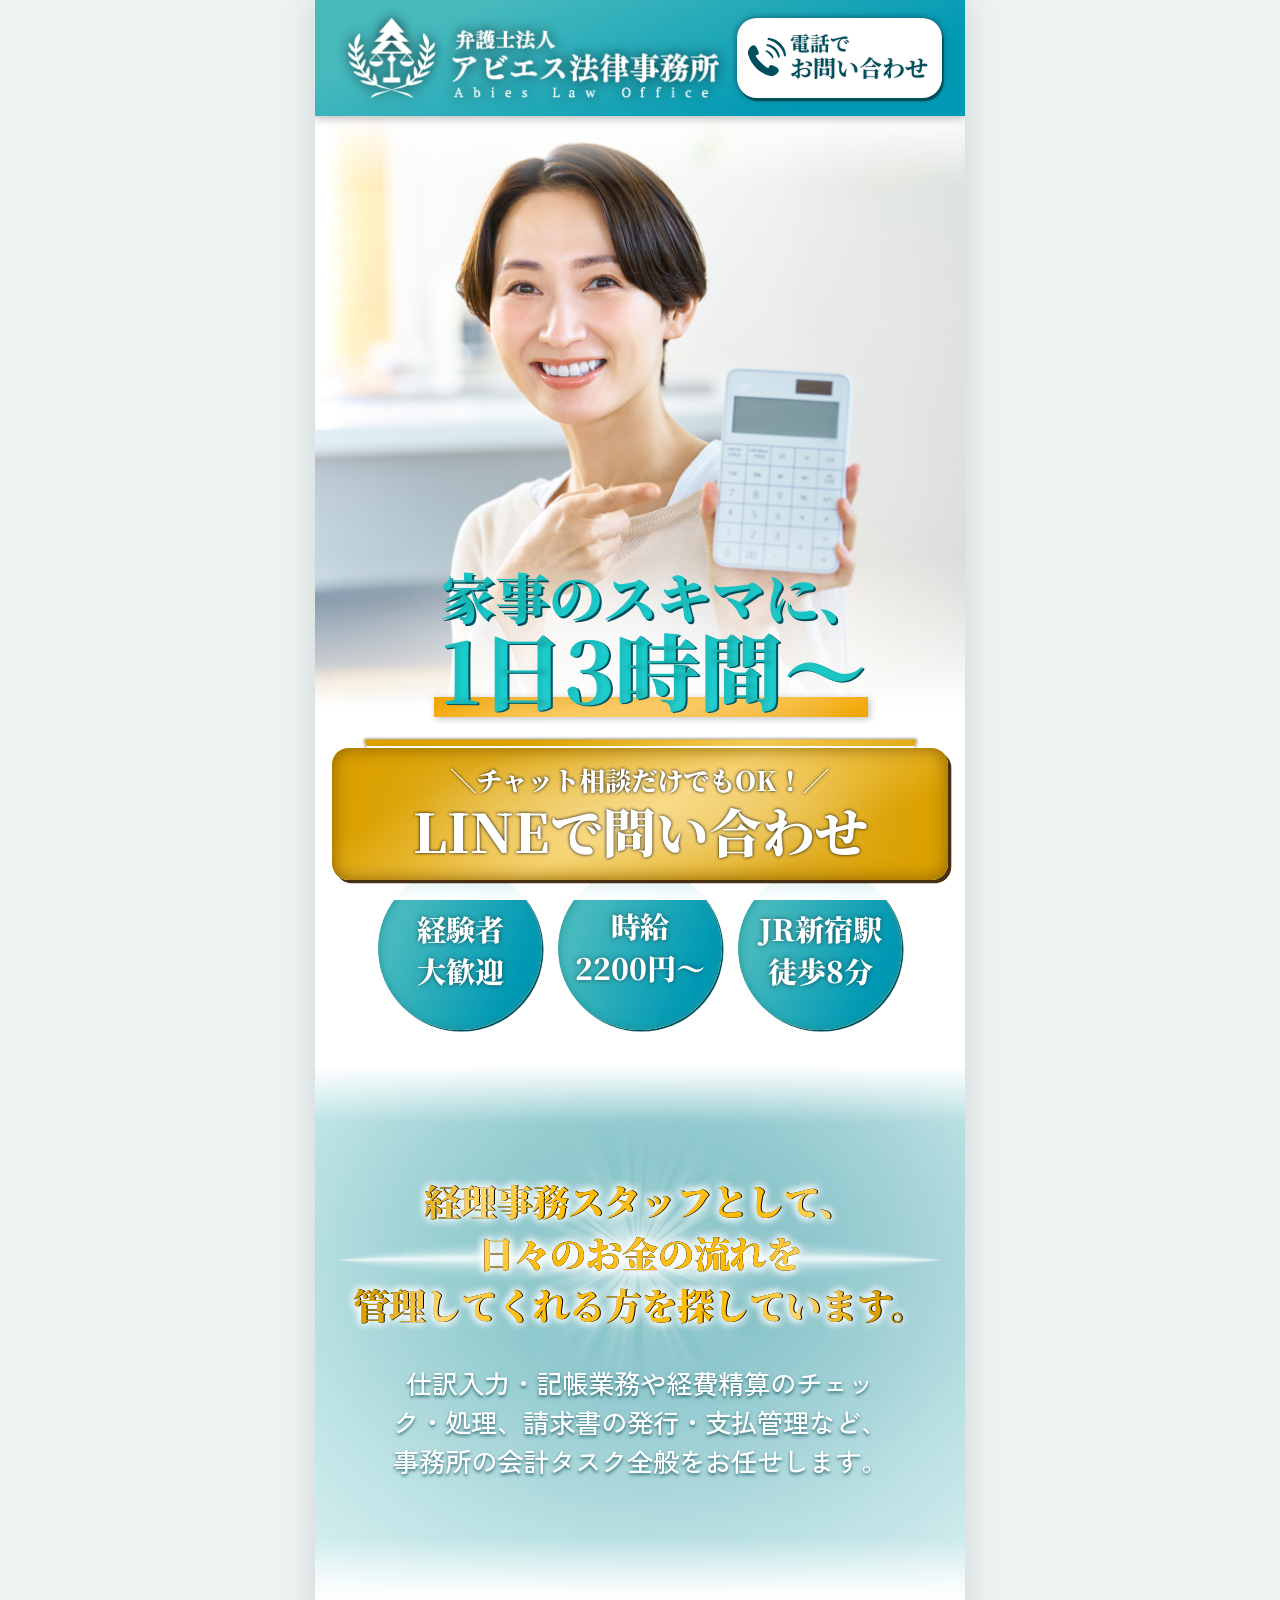
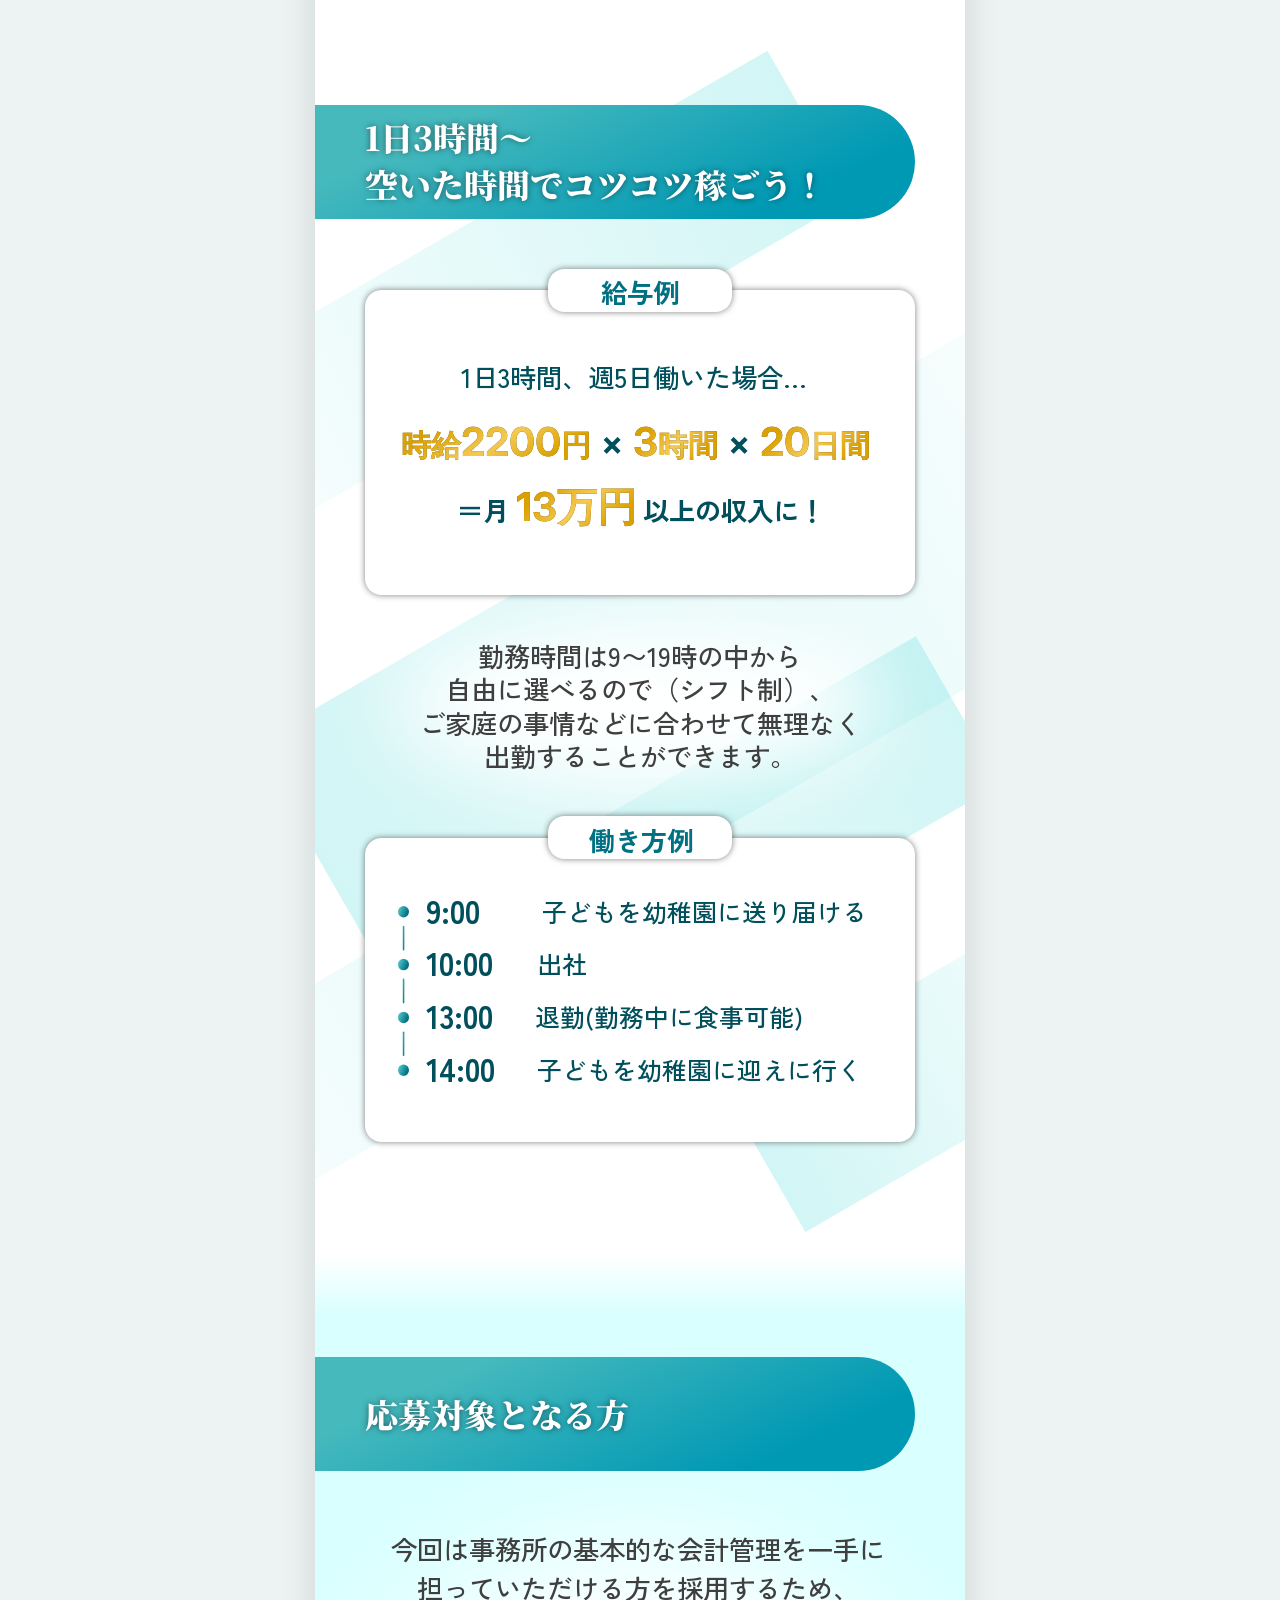
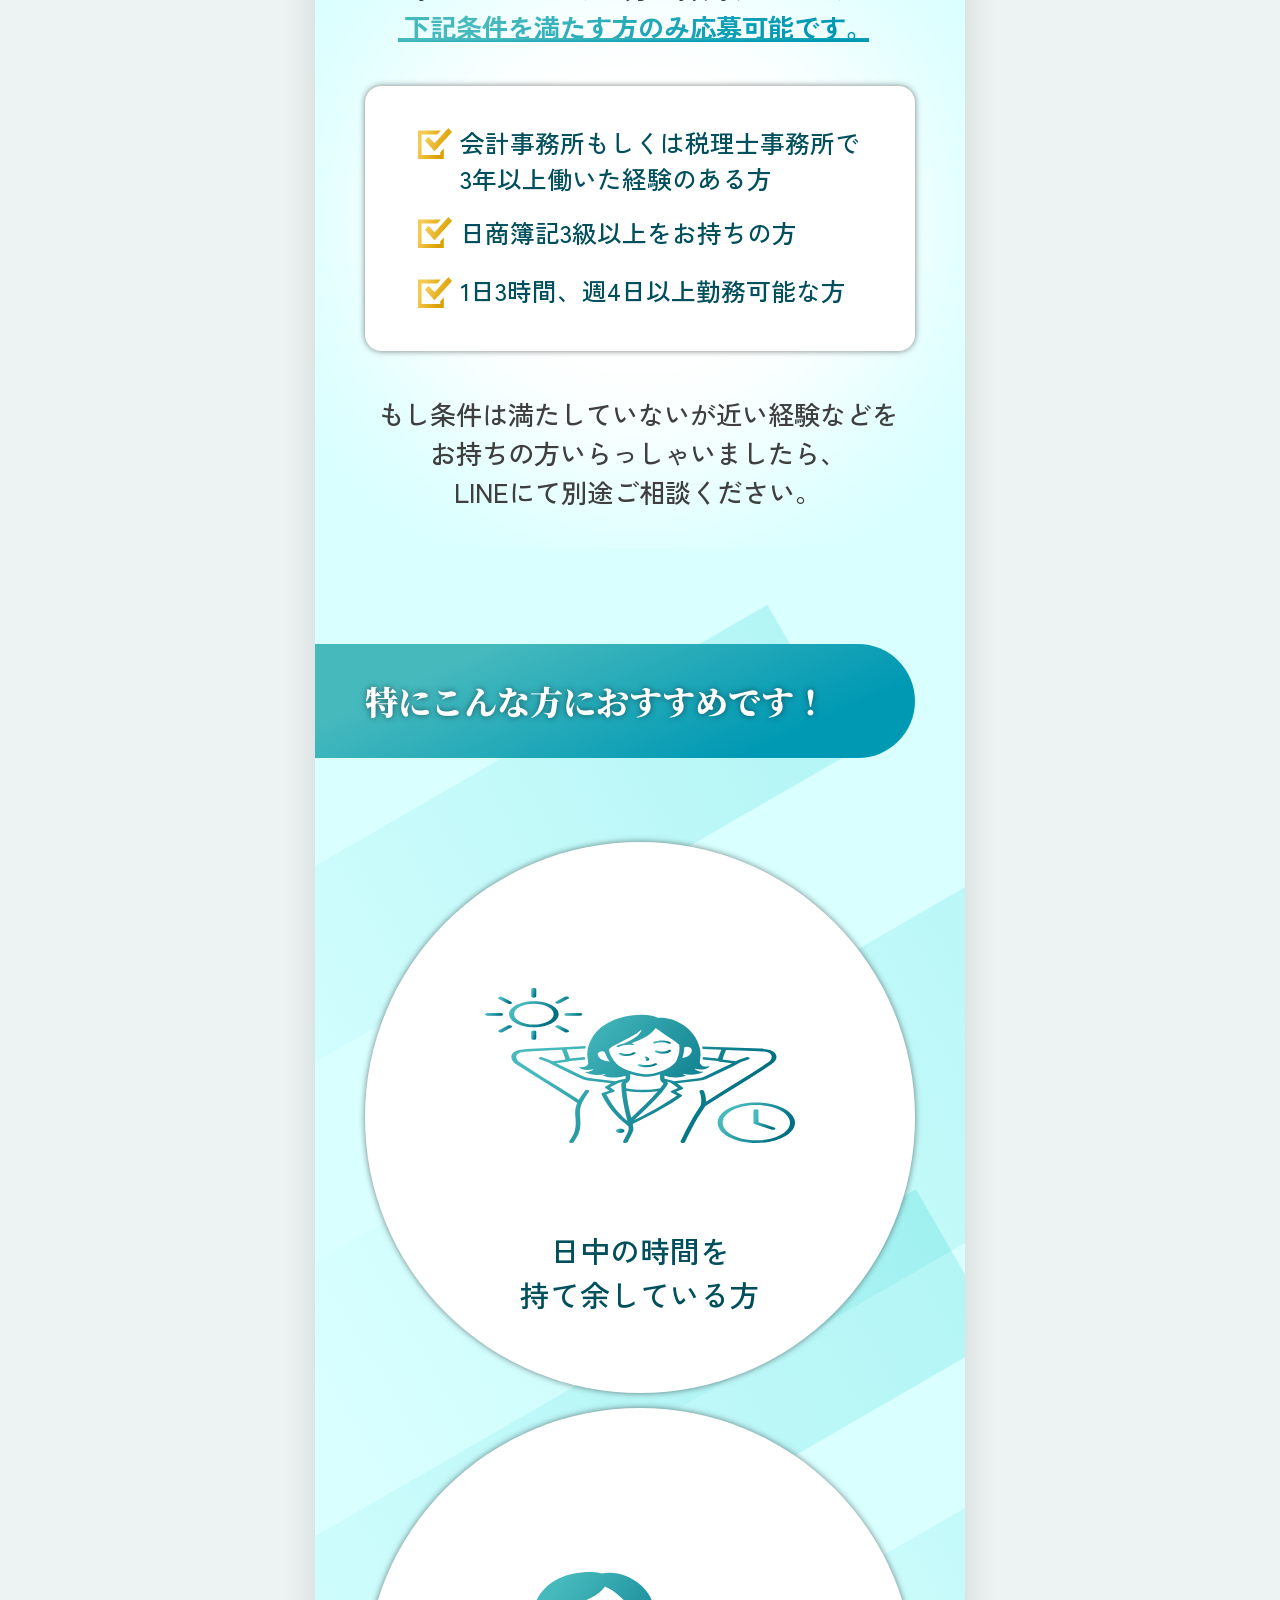
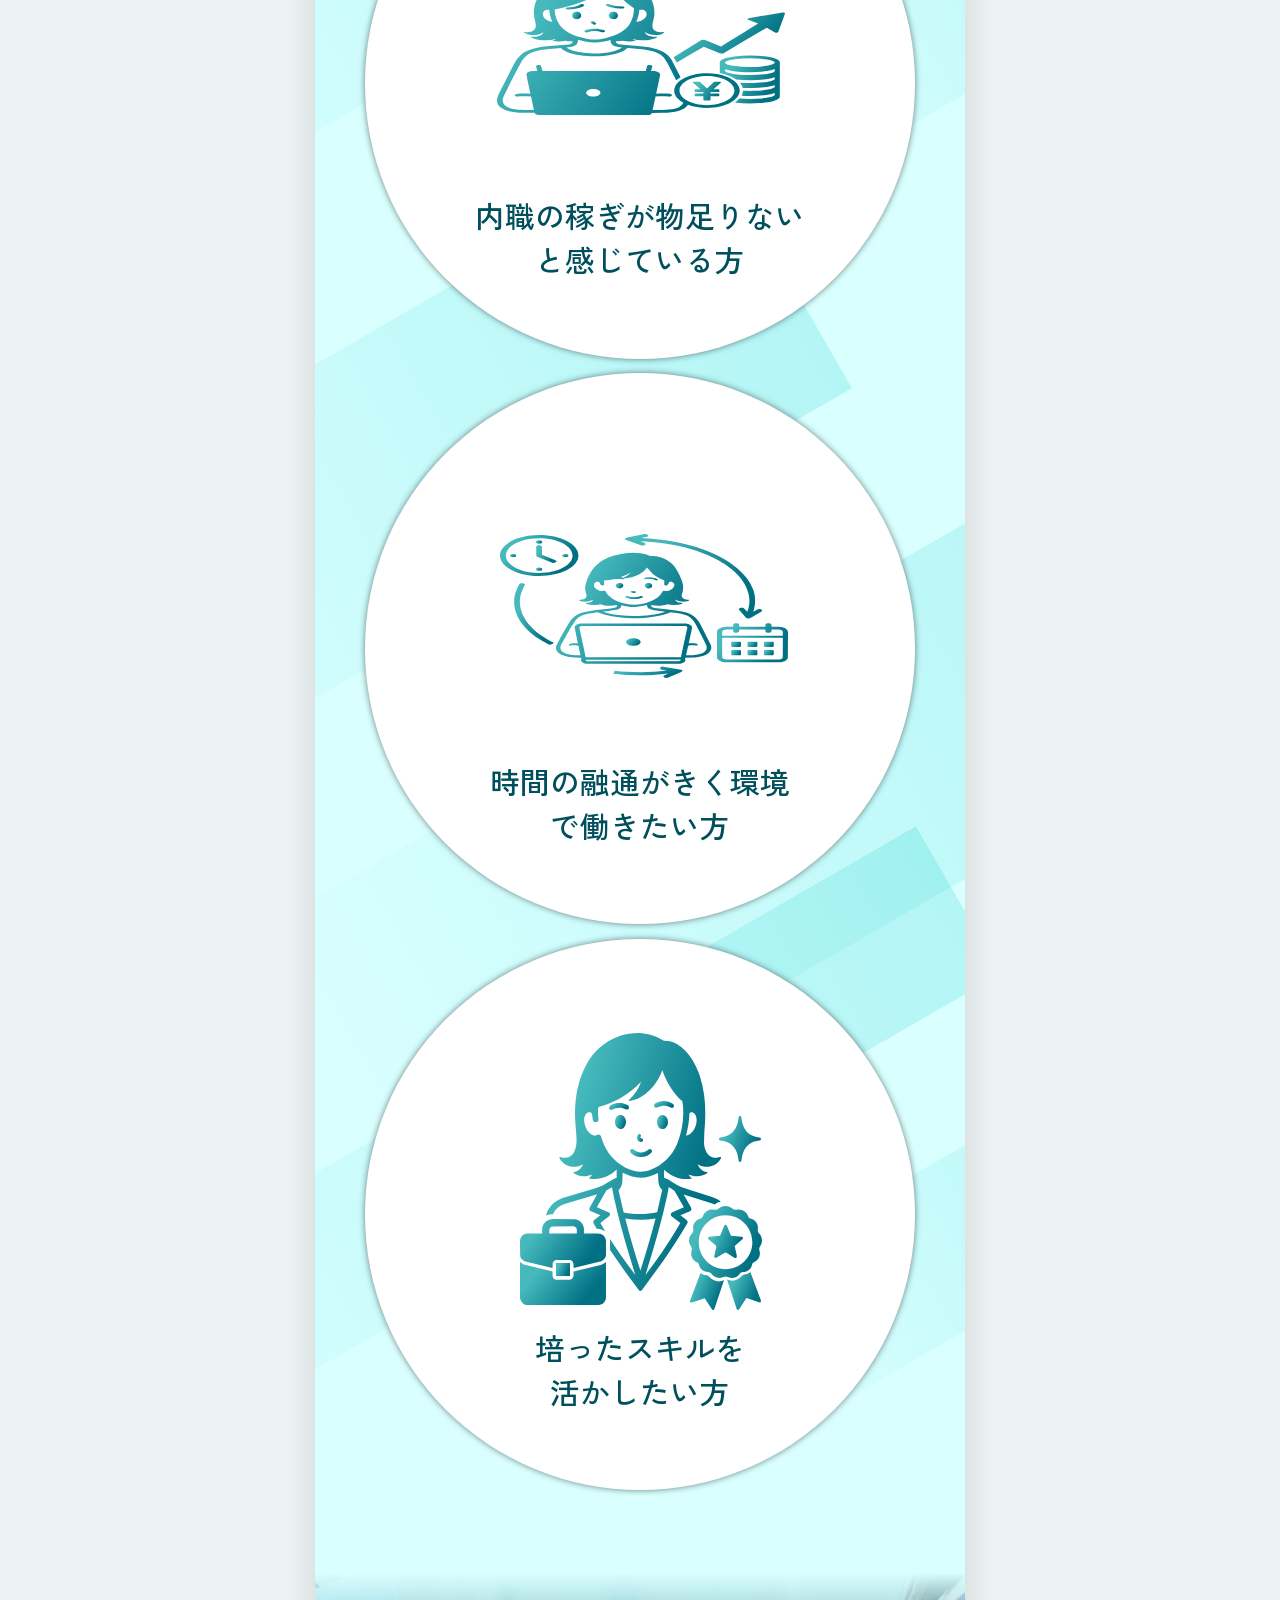
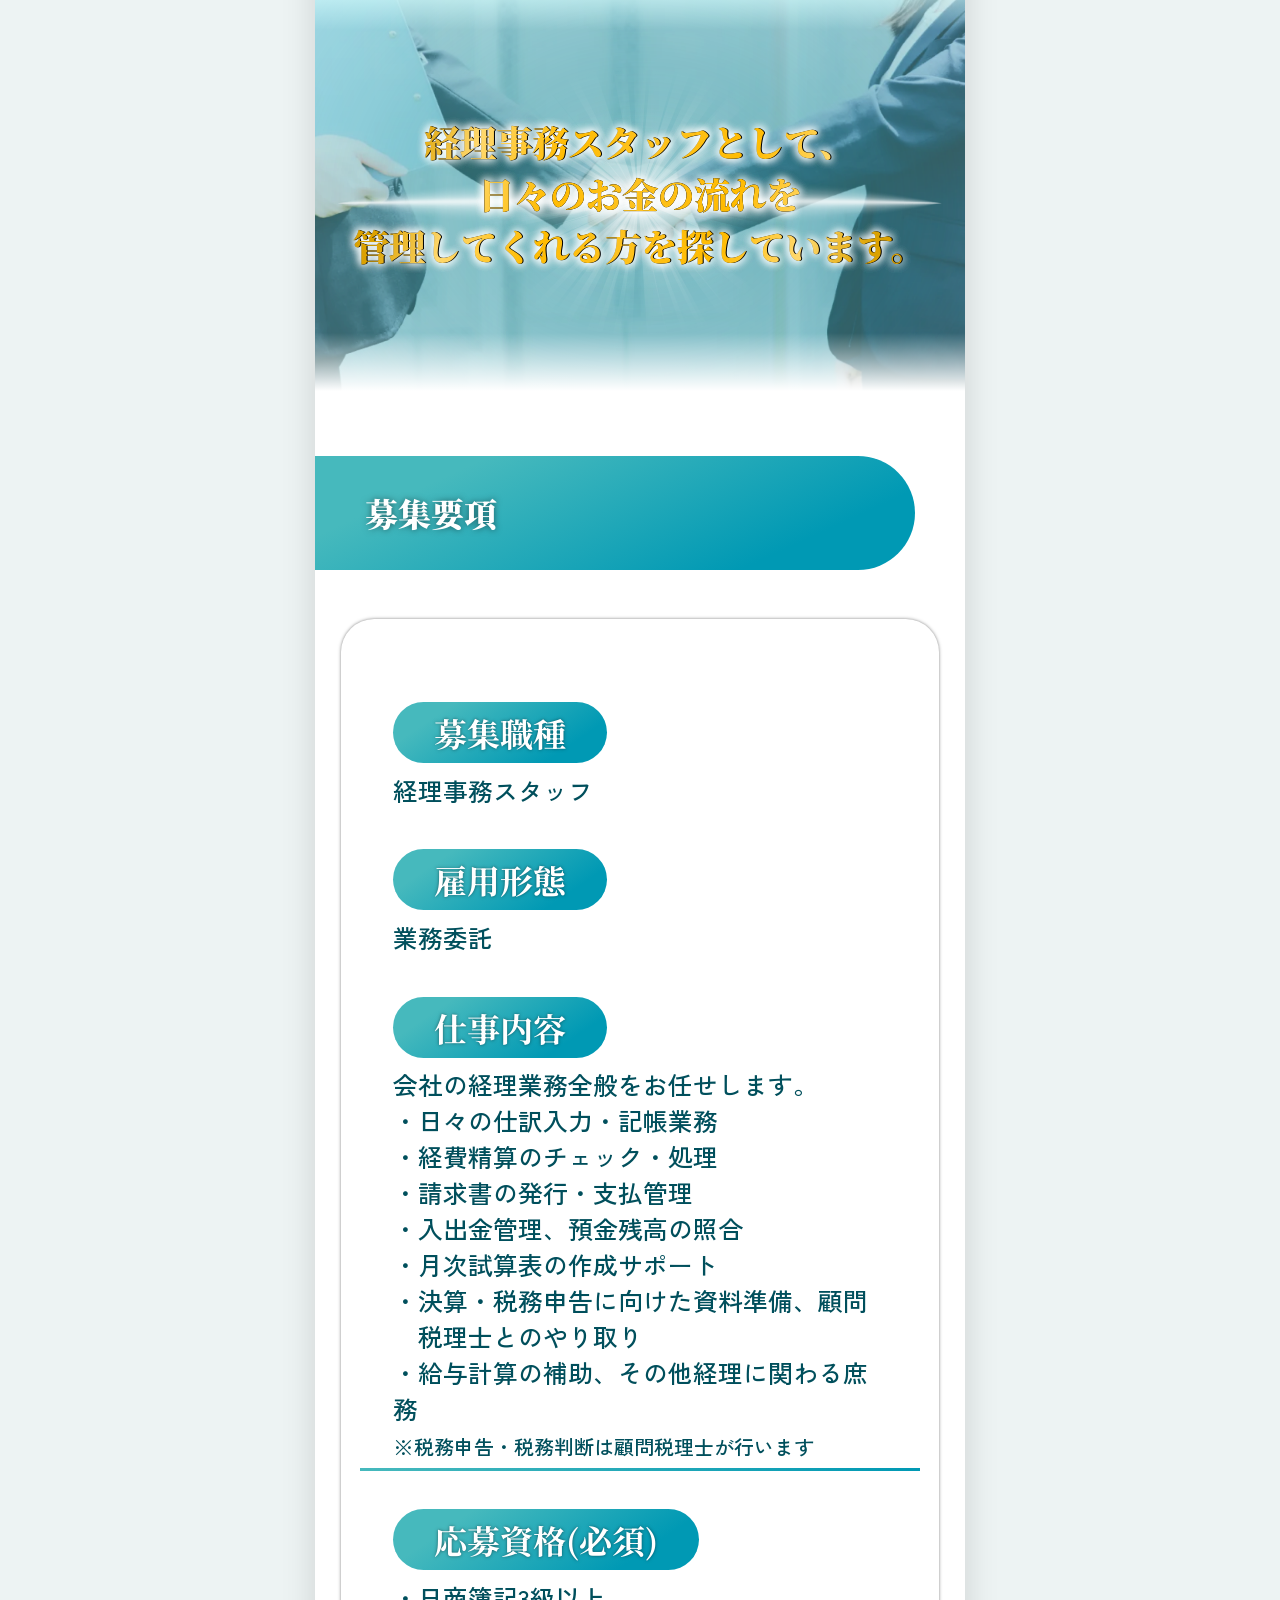
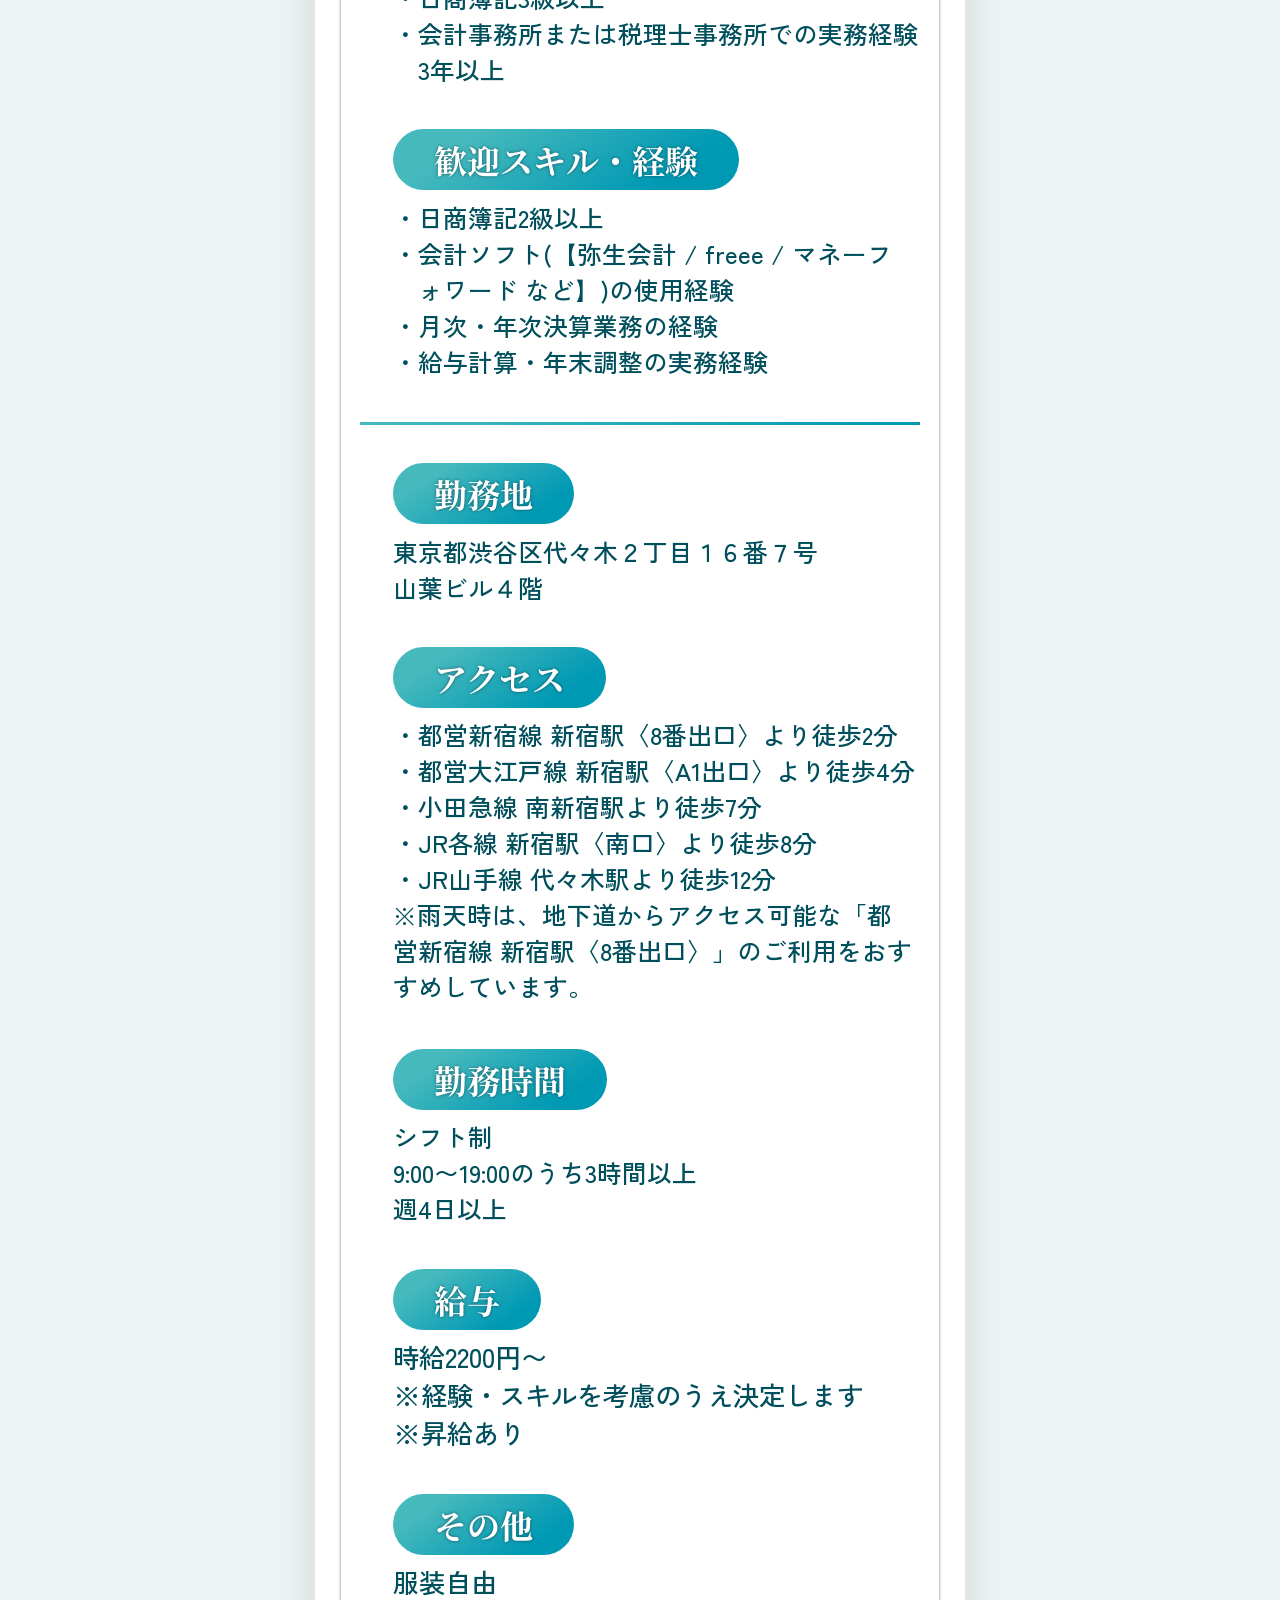
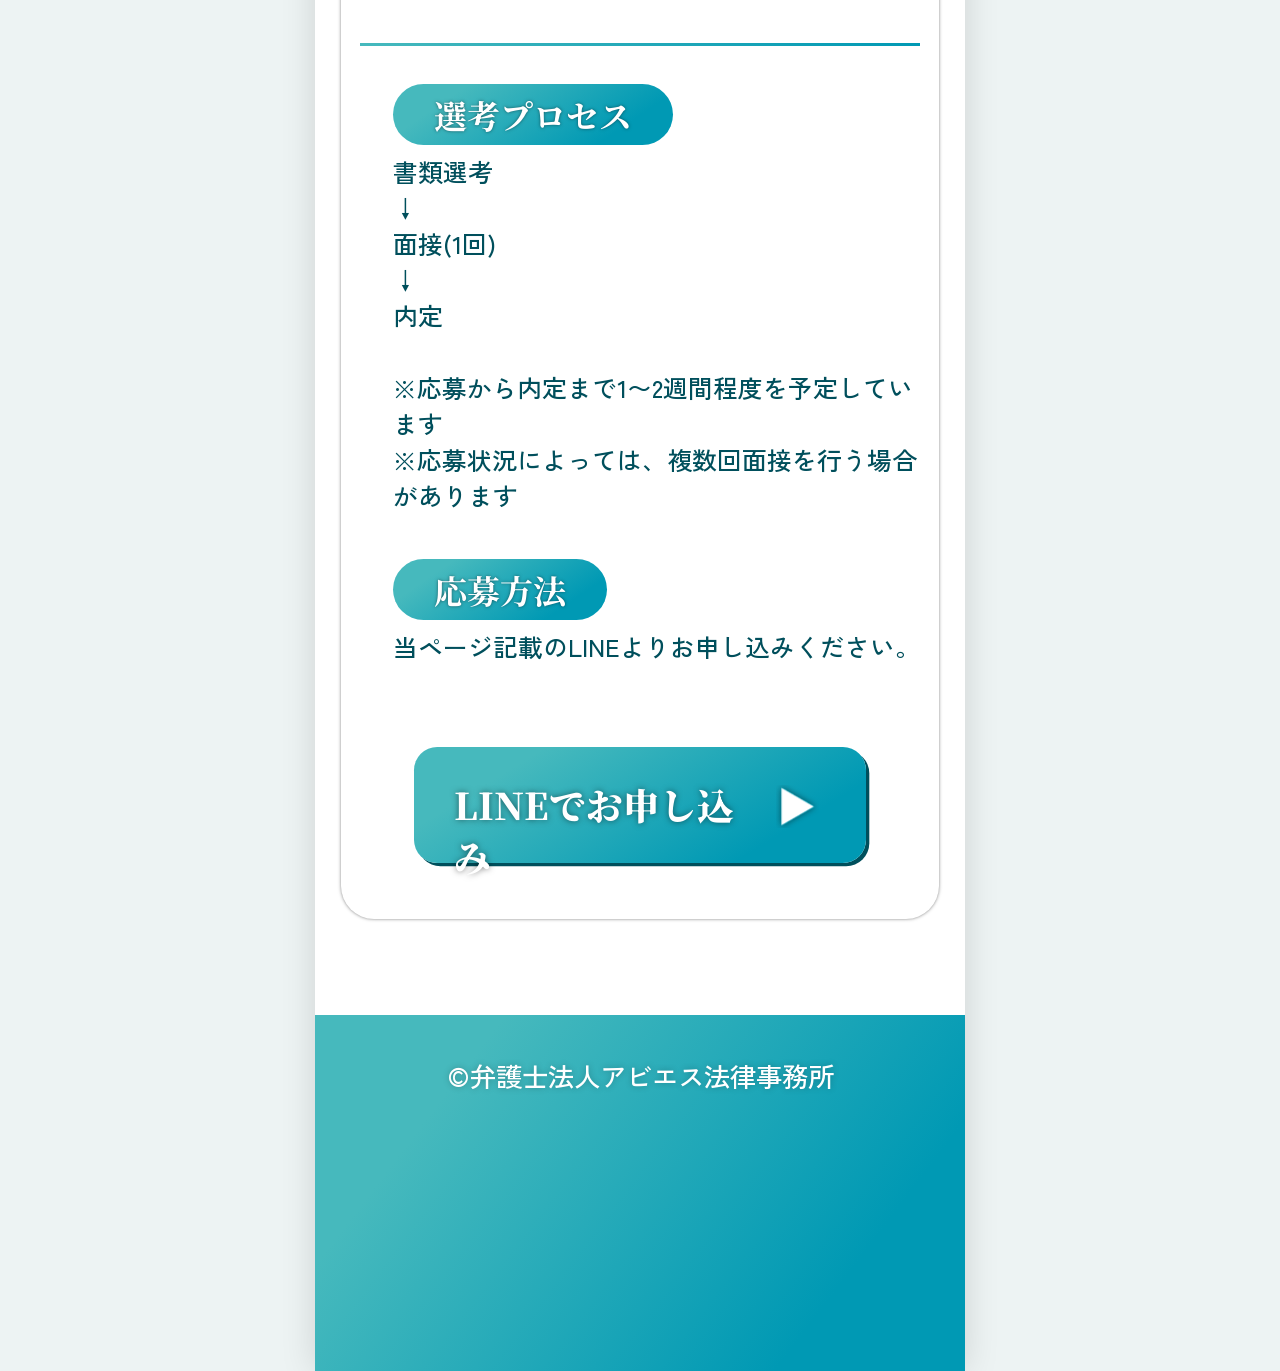
==== commit 7effc03b: "Align payroll total baseline" ====
--- a/index.html
+++ b/index.html
@@ -11,7 +11,7 @@
   <link rel="stylesheet" href="styles.css">
   <link rel="stylesheet" href="figma-overrides.css?v=28">
   <link rel="stylesheet" href="scroll-fix.css">
-  <link rel="stylesheet" href="figma-sections.css?v=9">
+  <link rel="stylesheet" href="figma-sections.css?v=10">
   <link rel="stylesheet" href="figma-remaining.css?v=26">
   <link rel="stylesheet" href="responsive-scale.css?v=2">
 </head>
@@ -196,9 +196,11 @@
           <span class="example__operator example__operator--2" data-node-id="90:68">×</span>
           <span class="example__gold example__gold--days" data-node-id="90:64"><b>20</b><small>日間</small></span>
         </span>
-        <span class="example__equal" data-node-id="1:55">＝月</span>
-        <span class="example__gold example__gold--total" data-node-id="90:71">13万円</span>
-        <span class="example__suffix" data-node-id="90:69">以上の収入に！</span>
+        <span class="example__total-row">
+          <span class="example__equal" data-node-id="1:55">＝月</span>
+          <span class="example__gold example__gold--total" data-node-id="90:71">13万円</span>
+          <span class="example__suffix" data-node-id="90:69">以上の収入に！</span>
+        </span>
       </div>
       <div class="income__card-label" data-node-id="15:17"><span data-node-id="15:19">給与例</span></div>
     </div>
--- a/figma-sections.css
+++ b/figma-sections.css
@@ -234,6 +234,8 @@
 .example__equal,.example__suffix { position: absolute; top: 120px; height: 23px; color: #004f5c; font: 700 16px/normal 'Zen Kaku Gothic New',sans-serif; white-space: nowrap; }
 .example__equal { left: 56px; width: 32px; }
 .example__suffix { left: 172px; width: 112px; }
+.example__total-row { position: absolute; left: 56px; top: 115px; width: 228px; height: 29px; display: flex; align-items: baseline; gap: 4px; white-space: nowrap; }
+.example__total-row .example__equal,.example__total-row .example__gold--total,.example__total-row .example__suffix { position: static; flex: 0 0 auto; width: auto; height: auto; }
 
 .income__card-label {
   position: absolute;
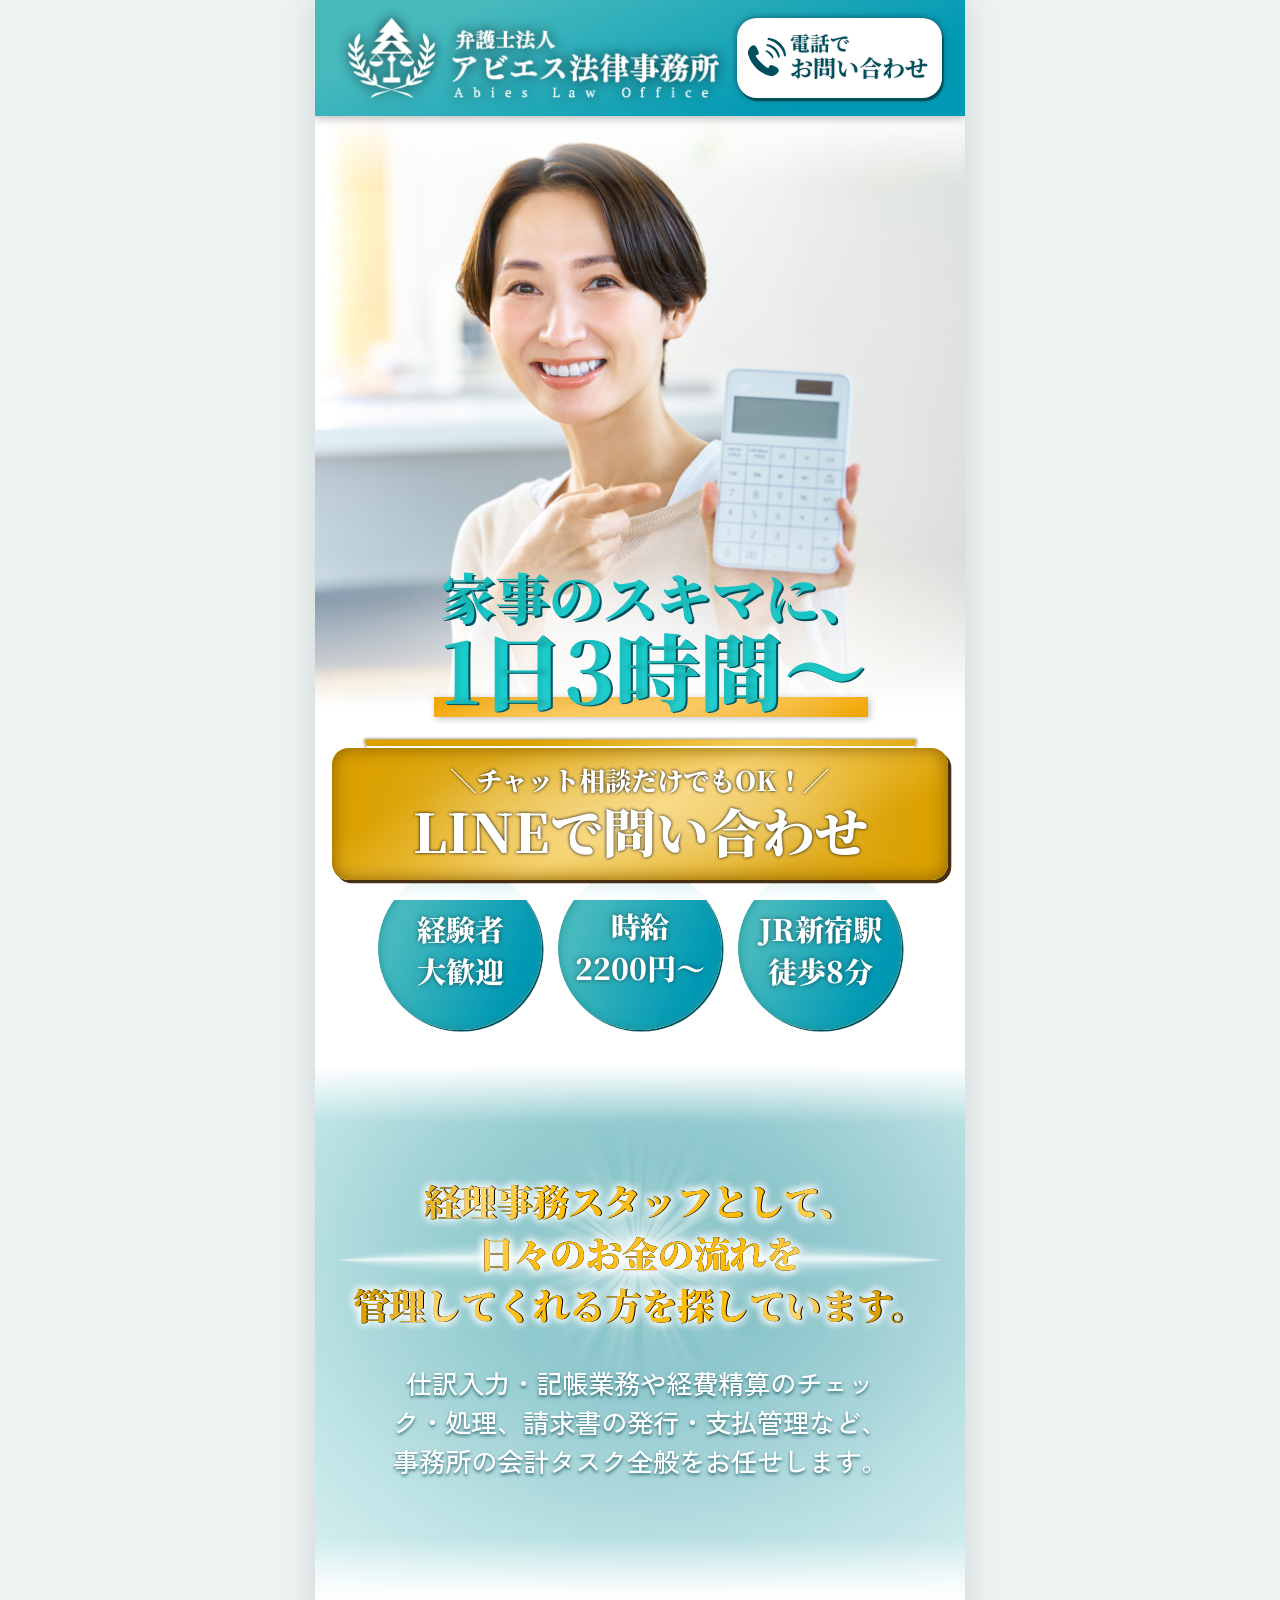
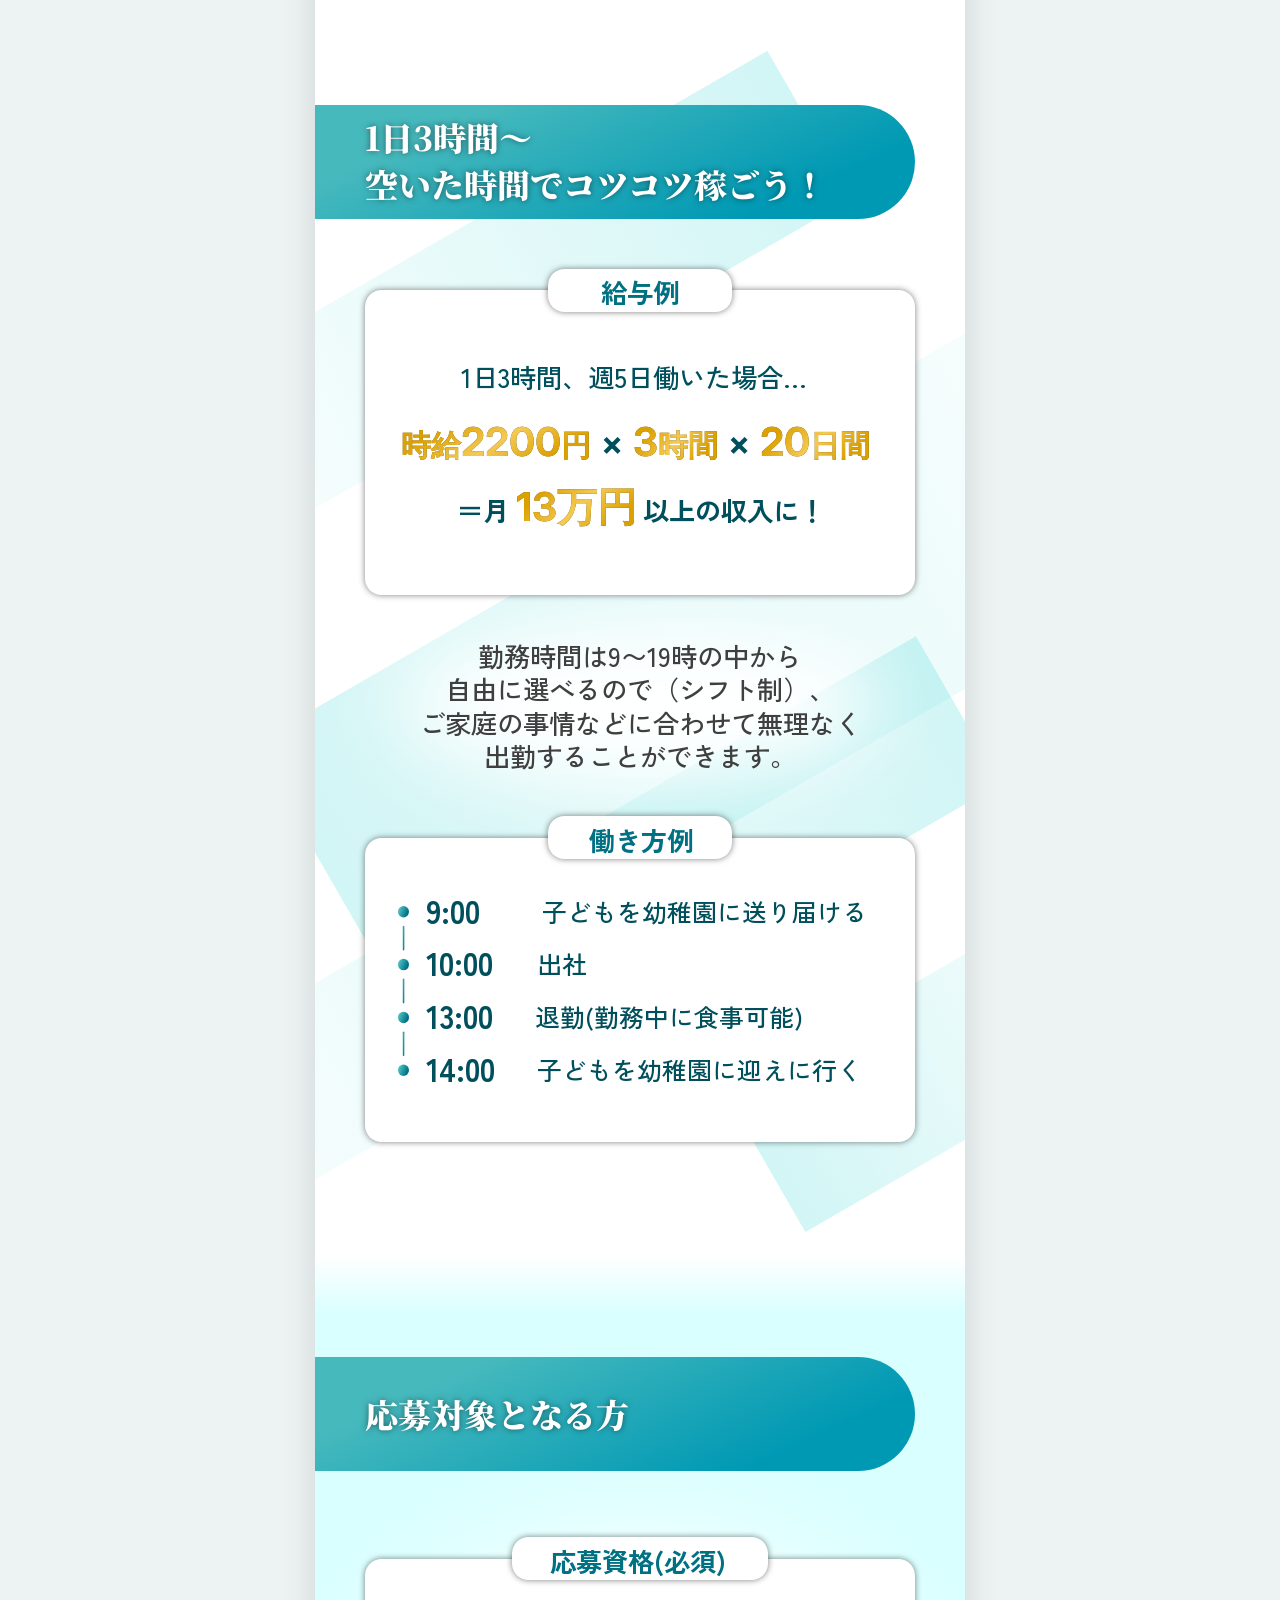
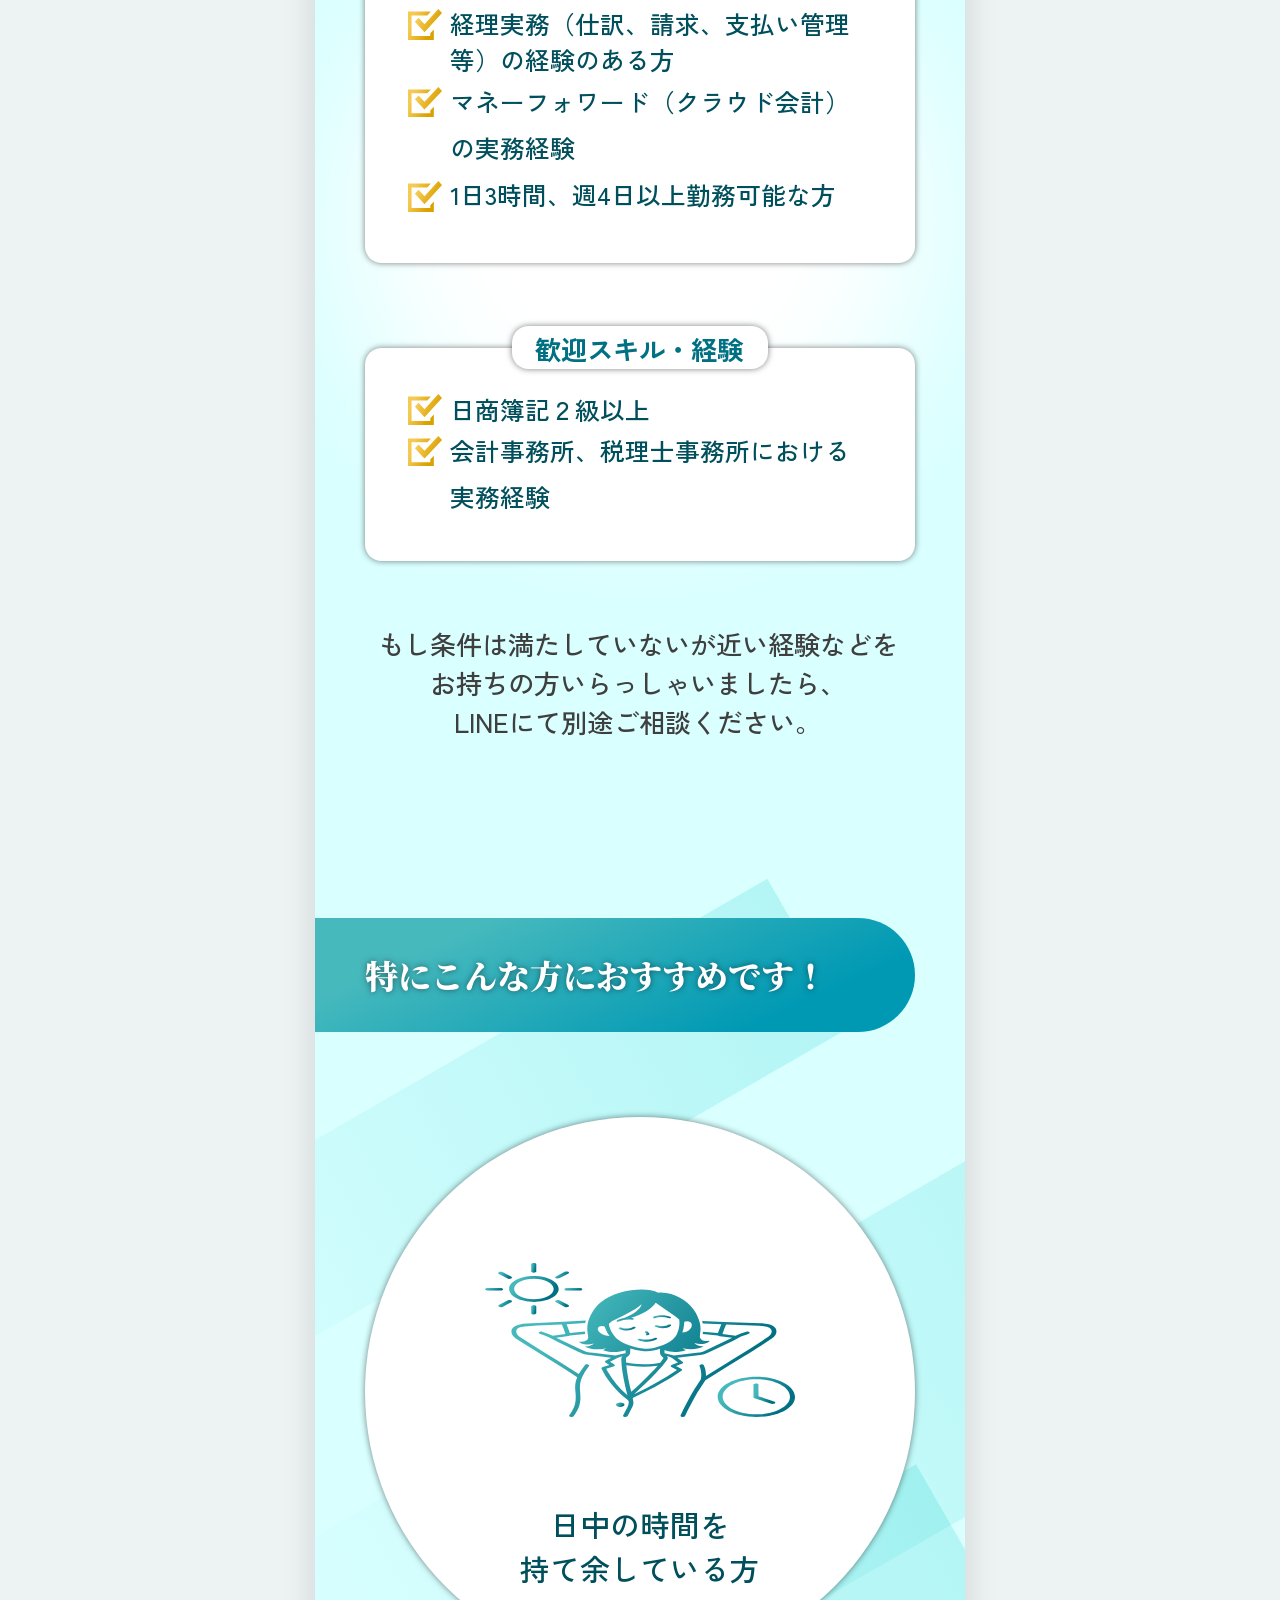
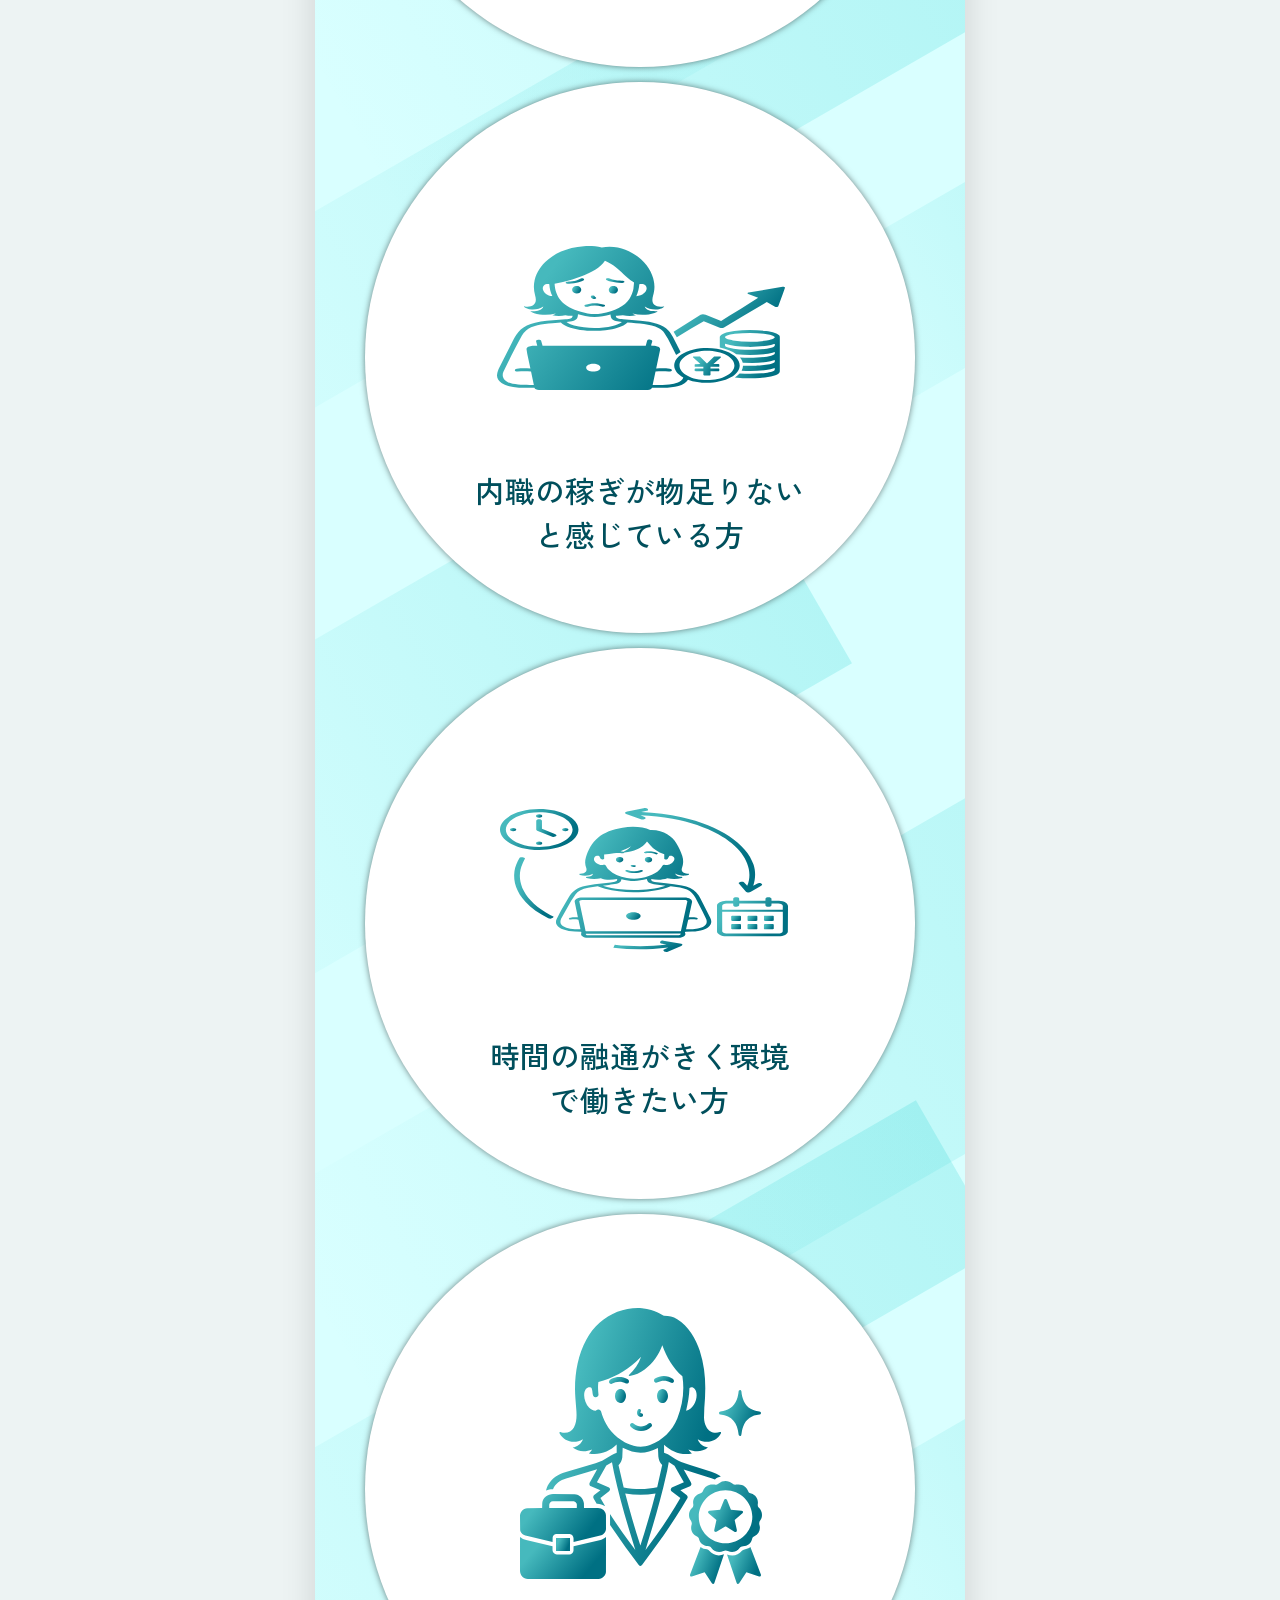
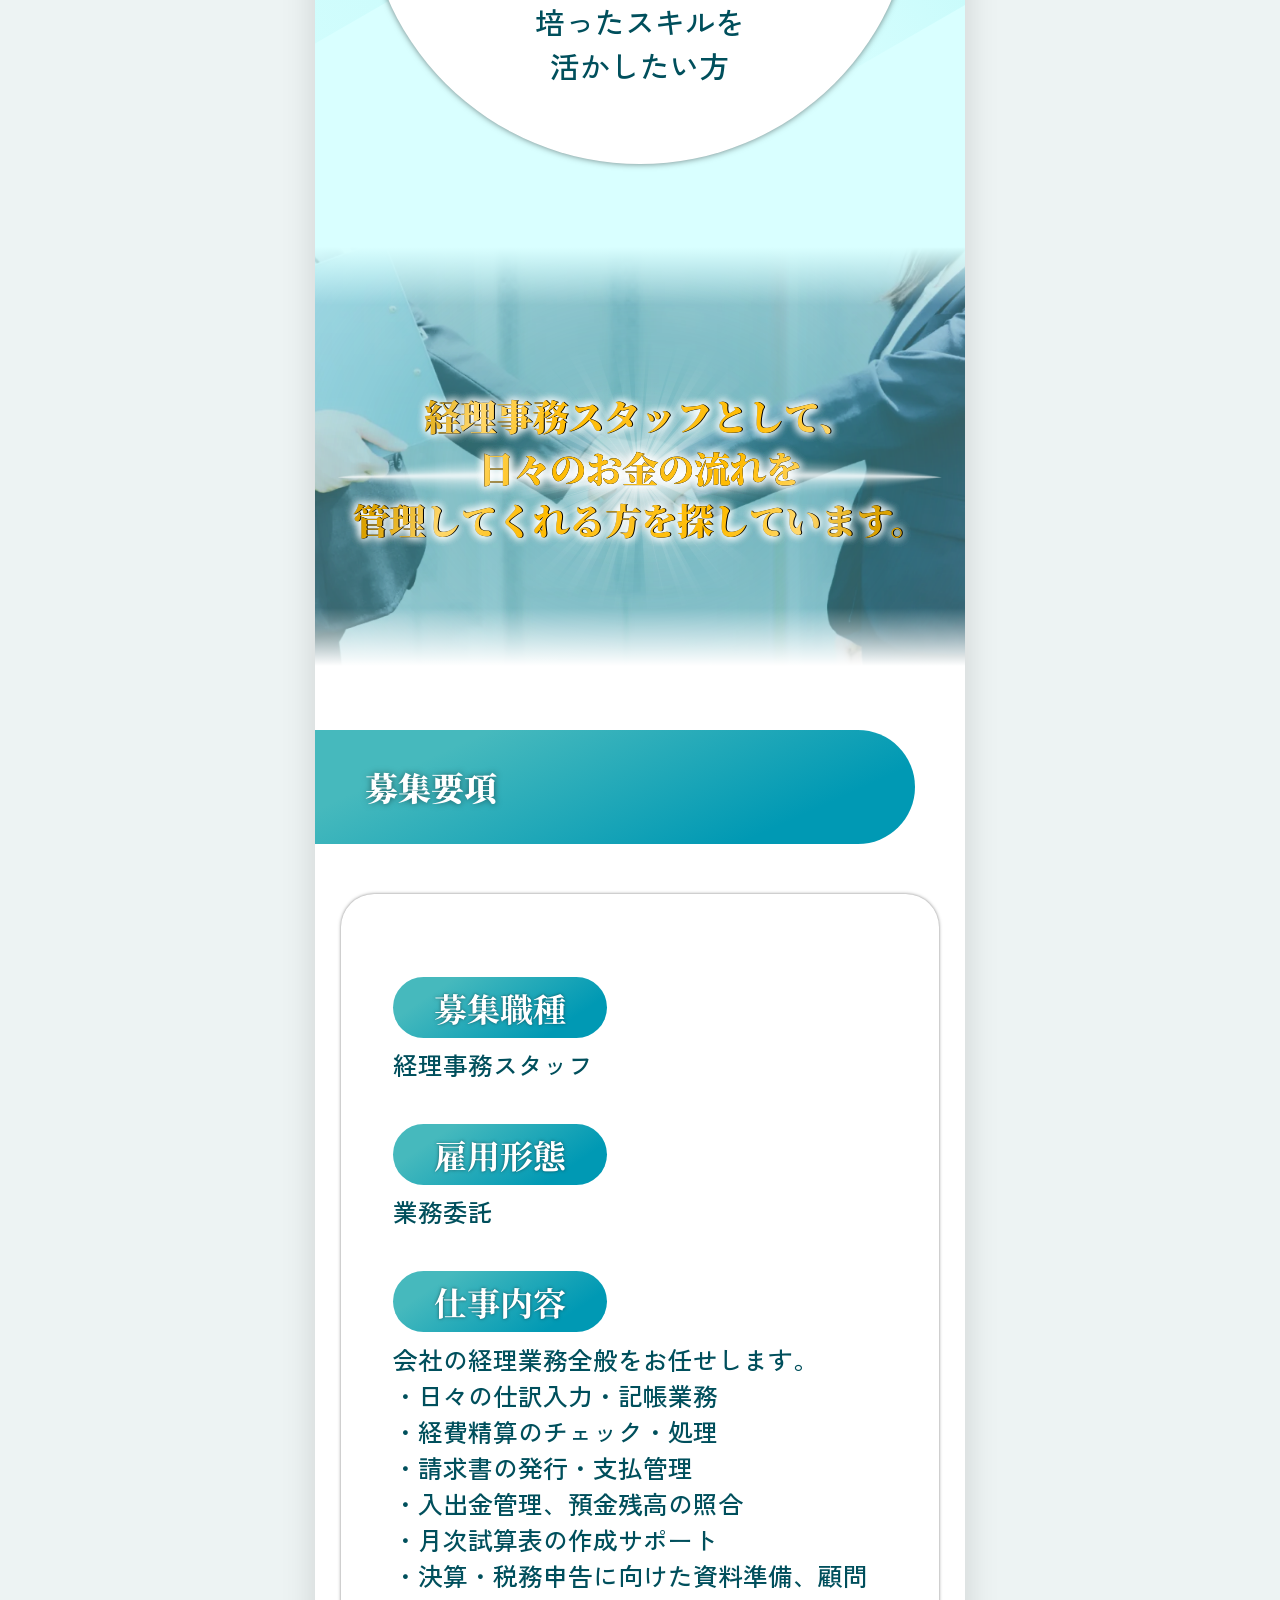
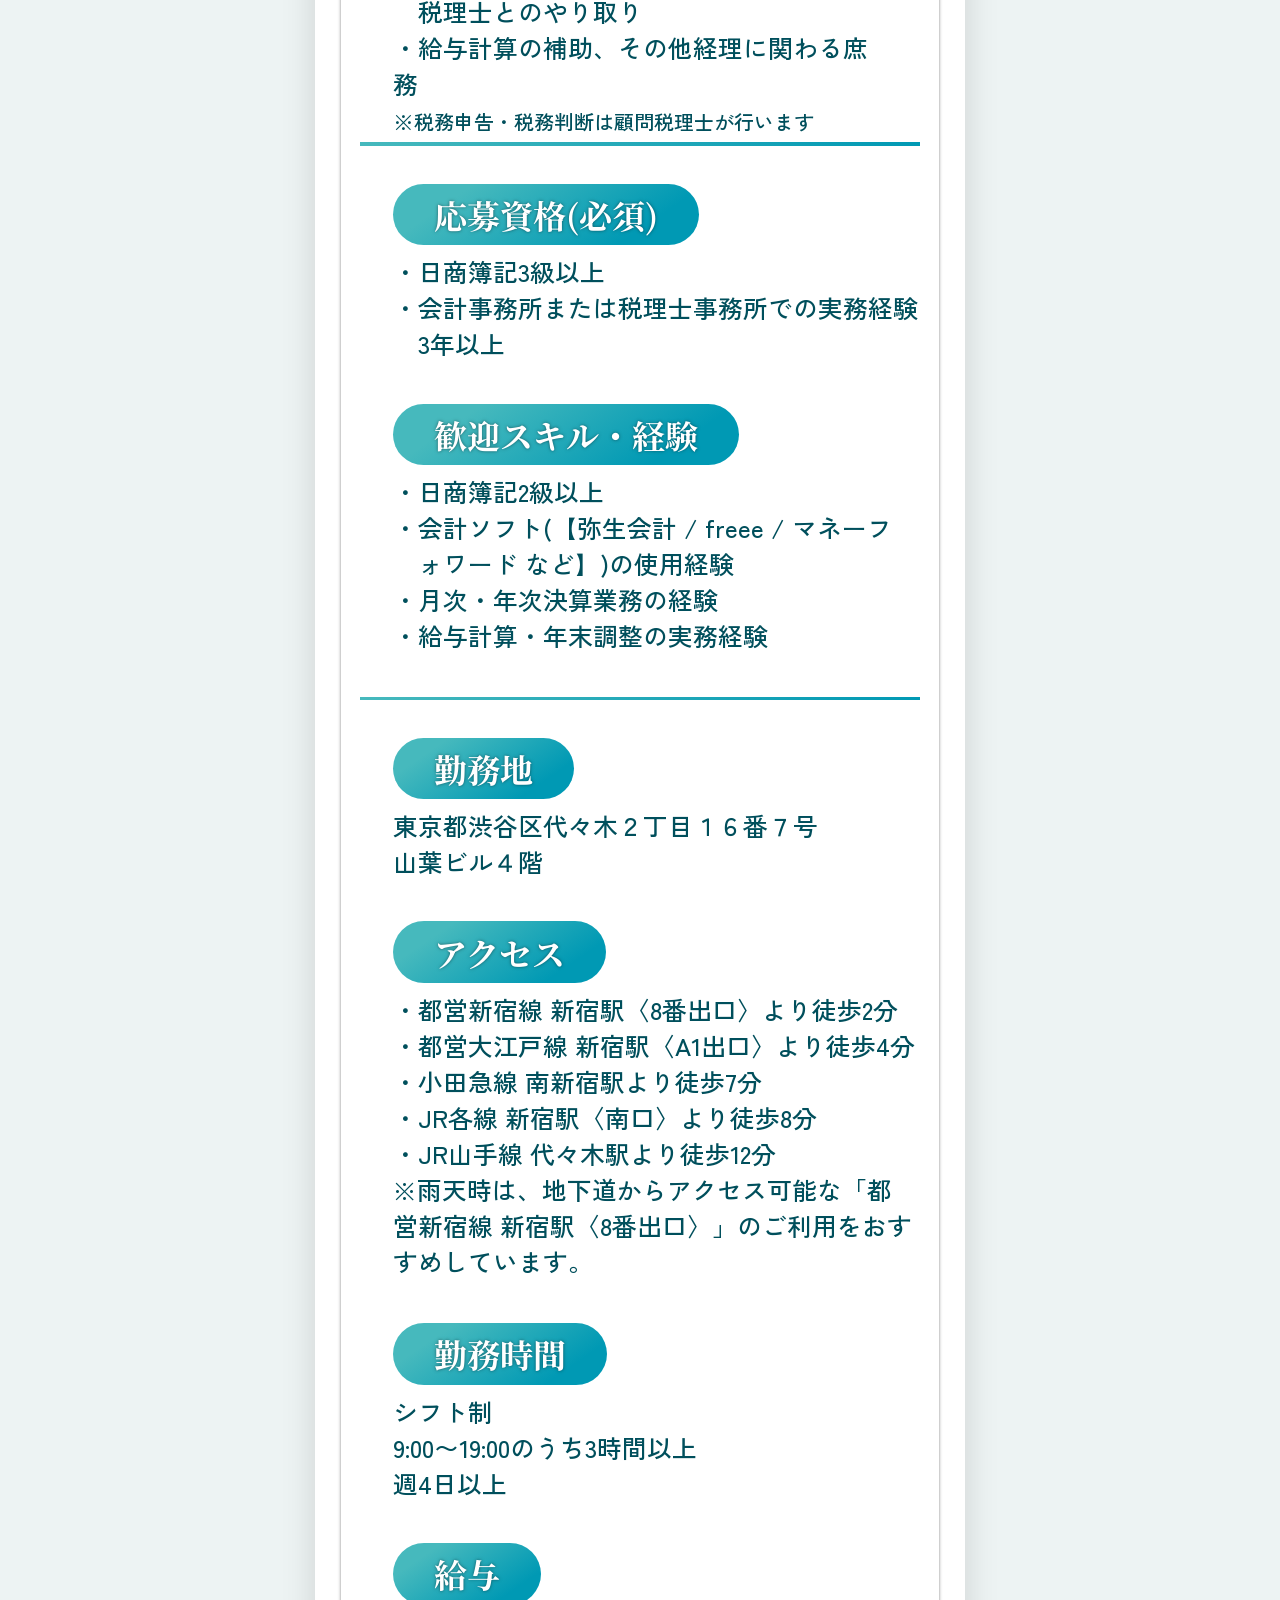
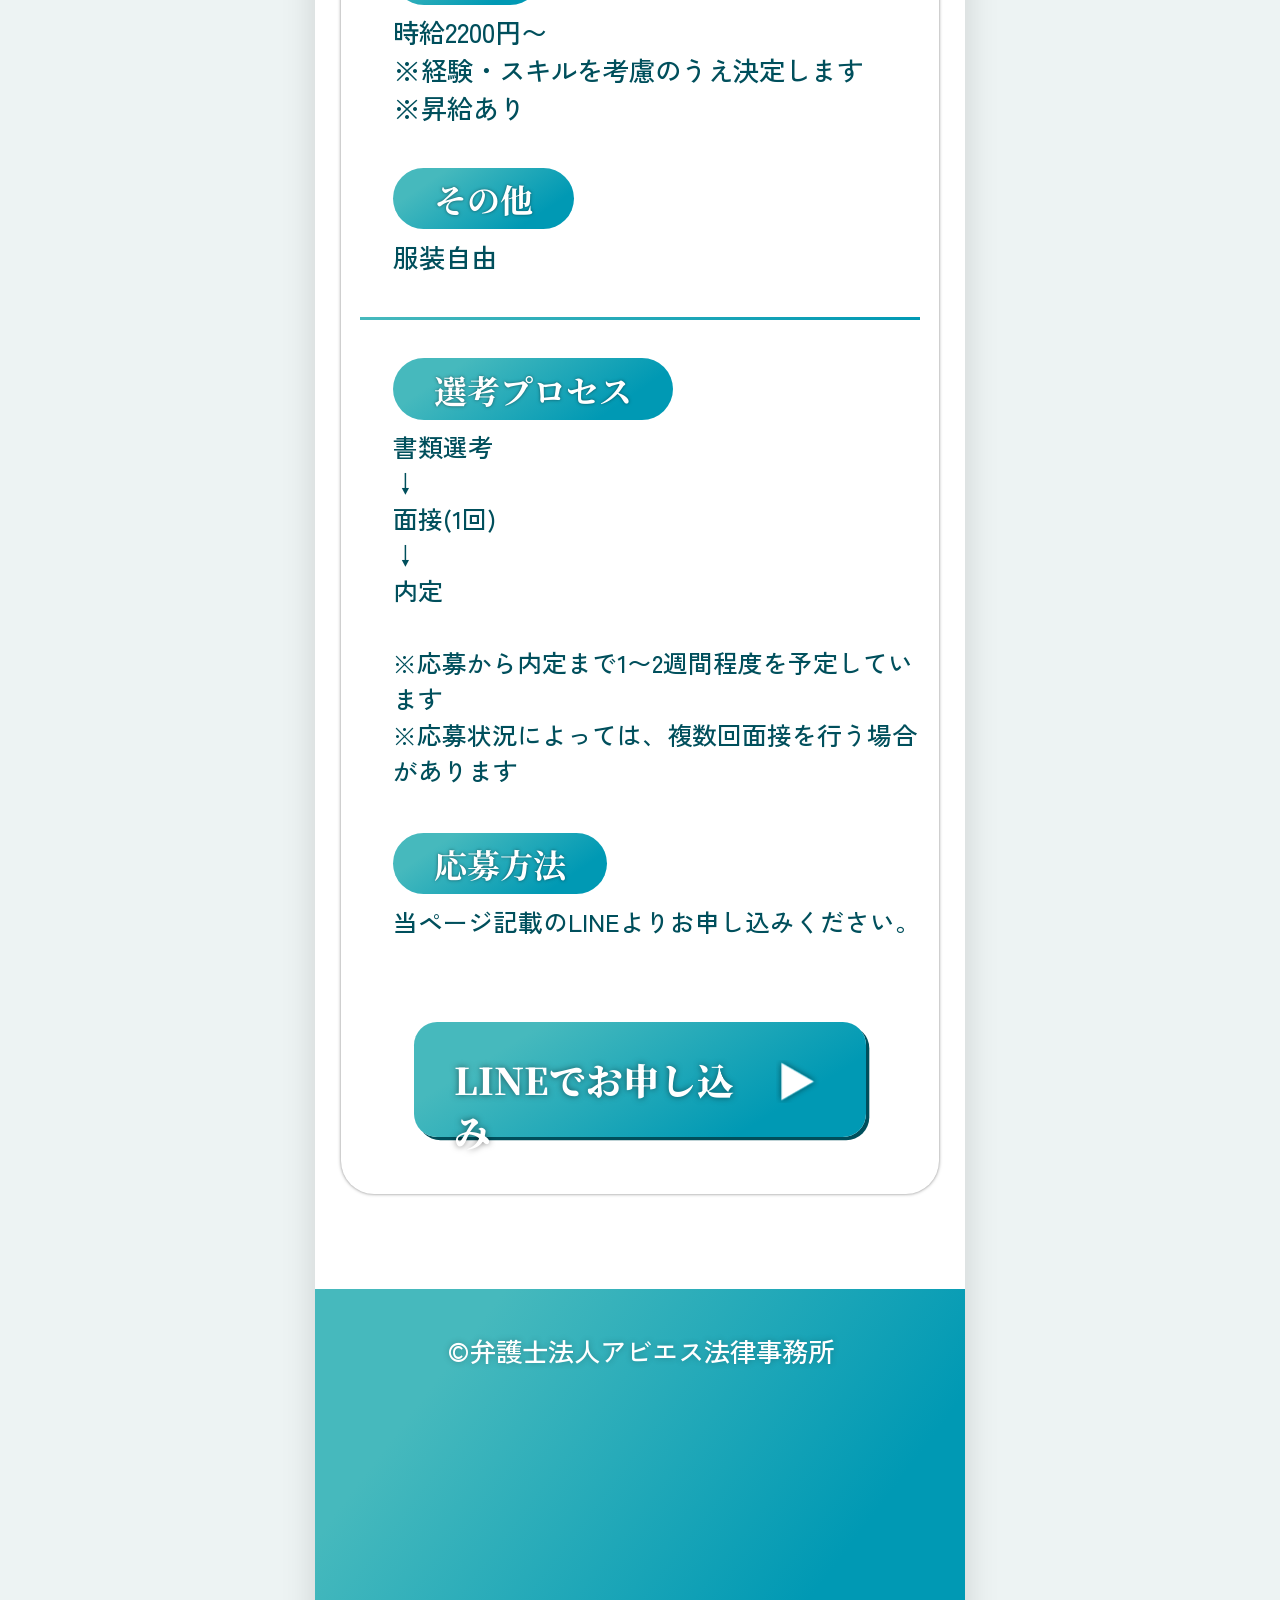
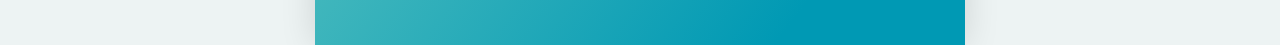
==== commit af05d3fc: "Match updated applicant target section" ====
--- a/index.html
+++ b/index.html
@@ -11,7 +11,7 @@
   <link rel="stylesheet" href="styles.css">
   <link rel="stylesheet" href="figma-overrides.css?v=28">
   <link rel="stylesheet" href="scroll-fix.css">
-  <link rel="stylesheet" href="figma-sections.css?v=10">
+  <link rel="stylesheet" href="figma-sections.css?v=11">
   <link rel="stylesheet" href="figma-remaining.css?v=26">
   <link rel="stylesheet" href="responsive-scale.css?v=2">
 </head>
@@ -115,7 +115,7 @@
 <main class="page">
   <header class="header" data-node-id="1:5">
     <img src="assets/logo.png" alt="弁護士法人アビエス法律事務所" class="logo" data-node-id="45:384">
-    <a href="tel:0000000000" class="phone" data-node-id="45:386" aria-label="電話でお問い合わせ">
+    <a href="tel:0363816582" class="phone" data-node-id="45:386" aria-label="03-6381-6582へ電話でお問い合わせ">
       <span class="phone__icon" data-node-id="123:250" aria-hidden="true"><svg viewBox="0 0 29 28.9834" role="img" focusable="false"><path d="M21.1419 21.3955C20.3477 20.7618 17.8734 19.5426 17.2629 19.4021C16.6537 19.2604 15.9162 19.8496 15.7131 20.5812C15.5088 21.3132 15.1279 21.2439 15.1279 21.2439C15.1279 21.2439 13.6603 20.7047 10.9758 18.0305C8.29086 15.3554 7.74816 13.8898 7.74816 13.8898C7.74816 13.8898 7.67651 13.5089 8.40815 13.3018C9.13822 13.0968 9.725 12.3569 9.58174 11.7476C9.43929 11.1384 8.21018 8.66761 7.57418 7.87689C6.93664 7.08622 5.70515 7.49398 5.43441 7.69114C5.16209 7.88758 2.30007 9.70706 3.16082 13.0574C4.02269 16.4083 5.87168 19.0888 7.90363 21.1141C9.93599 23.1386 12.6232 24.9773 15.9768 25.8266C19.3299 26.6763 21.1392 23.8076 21.3348 23.5353C21.5308 23.2637 21.9338 22.0303 21.1419 21.3955Z"/><path d="M14.0968 11.4899C14.5415 11.7079 15.2487 12.1125 16.0685 12.9319C16.8883 13.7517 17.2925 14.4589 17.5105 14.9032C17.7396 15.3704 17.9088 15.4645 18.0458 15.4326C18.2717 15.3802 18.3468 15.3196 18.3677 14.8486C18.385 14.4471 18.193 13.2499 16.9717 12.0287C15.7505 10.8074 14.5529 10.6158 14.1522 10.6331C13.6807 10.6532 13.6209 10.7287 13.5686 10.9554C13.5367 11.0916 13.6296 11.2612 14.0968 11.4899Z"/><path d="M14.8122 6.77621C14.2369 6.77581 14.0916 7.132 14.0742 7.27013C14.0388 7.54919 14.2447 7.77546 14.6721 7.89787C15.1609 8.03758 17.0972 8.65863 18.7195 10.2809C20.3422 11.9032 20.9636 13.8399 21.1029 14.3287C21.2249 14.7557 21.4508 14.9612 21.7302 14.9261C21.8691 14.9096 22.2249 14.764 22.2241 14.1886C22.2245 13.7332 21.9462 11.3486 19.799 9.20056C17.6522 7.05365 15.2664 6.77576 14.8122 6.77621Z"/><path d="M22.6445 6.35583C19.5688 3.28016 16.3239 3.0153 15.7662 3.0007C15.0853 2.98341 14.8154 3.28883 14.8158 3.60207C14.8154 3.86891 15.0889 4.1432 15.4958 4.24792C16.1066 4.40451 18.5279 4.7859 21.3709 7.62901C24.2148 10.4721 24.5954 12.8937 24.7528 13.5049C24.8571 13.9111 25.1318 14.185 25.3983 14.185C25.7119 14.185 26.0173 13.9154 25.9992 13.235C25.9851 12.6769 25.7202 9.43196 22.6445 6.35583Z"/></svg></span>
       <span class="phone__prefix" data-node-id="123:256">電話で</span>
       <span class="phone__main" data-node-id="70:8">お問い合わせ</span>
@@ -226,13 +226,25 @@
     <img class="target__glow" src="assets/target-glow.svg" alt="" data-node-id="34:170">
     <span class="target__ribbon-bg" data-node-id="19:82"></span>
     <h2 class="target__heading" data-node-id="19:78">応募対象となる方</h2>
-    <p class="target__intro" data-node-id="1:30">今回は事務所の基本的な会計管理を一手に<br>担っていただける方を採用するため、<br><strong>下記条件を満たす方のみ応募可能です。</strong></p>
-    <span class="target__rule" data-node-id="31:134"></span>
-    <ul class="card checklist" data-node-id="31:111">
-      <li data-node-id="34:153"><img src="assets/target-check.svg" alt="" data-node-id="34:135"><span data-node-id="1:31">会計事務所もしくは税理士事務所で<br>3年以上働いた経験のある方</span></li>
-      <li data-node-id="34:154"><img src="assets/target-check.svg" alt="" data-node-id="34:139"><span data-node-id="34:147">日商簿記3級以上をお持ちの方</span></li>
-      <li data-node-id="34:155"><img src="assets/target-check.svg" alt="" data-node-id="34:142"><span data-node-id="34:145">1日3時間、週4日以上勤務可能な方</span></li>
-    </ul>
+    <div class="target-card-group target-card-group--required" data-node-id="148:336">
+      <div class="target-card target-card--required" data-node-id="148:337">
+        <ul class="target-list target-list--required" data-node-id="146:289">
+          <li data-node-id="34:153"><img src="assets/target-check.svg" alt="" data-node-id="34:135"><span data-node-id="1:31">経理実務（仕訳、請求、支払い管理等）の経験のある方</span></li>
+          <li data-node-id="34:154"><img src="assets/target-check.svg" alt="" data-node-id="34:139"><span data-node-id="34:147">マネーフォワード（クラウド会計）の実務経験</span></li>
+          <li data-node-id="34:155"><img src="assets/target-check.svg" alt="" data-node-id="34:142"><span data-node-id="34:145">1日3時間、週4日以上勤務可能な方</span></li>
+        </ul>
+      </div>
+      <div class="target-card-label target-card-label--required" data-node-id="148:347"><span data-node-id="148:348">応募資格(必須)</span></div>
+    </div>
+    <div class="target-card-group target-card-group--welcome" data-node-id="148:349">
+      <div class="target-card target-card--welcome" data-node-id="148:350">
+        <ul class="target-list target-list--welcome" data-node-id="148:351">
+          <li data-node-id="148:352"><img src="assets/target-check.svg" alt="" data-node-id="148:353"><span data-node-id="148:354">日商簿記２級以上</span></li>
+          <li data-node-id="148:355"><img src="assets/target-check.svg" alt="" data-node-id="148:356"><span data-node-id="148:357">会計事務所、税理士事務所における<br>実務経験</span></li>
+        </ul>
+      </div>
+      <div class="target-card-label target-card-label--welcome" data-node-id="148:373"><span data-node-id="148:374">歓迎スキル・経験</span></div>
+    </div>
     <p class="target__note" data-node-id="1:32">もし条件は満たしていないが近い経験などを<br>お持ちの方いらっしゃいましたら、<br>LINEにて別途ご相談ください。</p>
   </section>
 
@@ -289,14 +301,14 @@
         <section data-node-id="13:61"><h3 data-node-id="13:62"><span data-node-id="13:63">選考プロセス</span></h3><p data-node-id="13:64">書類選考<br>↓<br>面接(1回)<br>↓<br>内定<br><br>※応募から内定まで1〜2週間程度を予定しています<br>※応募状況によっては、複数回面接を行う場合があります</p></section>
         <section data-node-id="13:66"><h3 data-node-id="13:67"><span data-node-id="13:68">応募方法</span></h3><p data-node-id="13:69">当ページ記載のLINEよりお申し込みください。</p></section>
       </div>
-      <a href="#" class="line-cta" data-node-id="13:74"><span class="line-cta__label" data-node-id="13:75">LINEでお申し込み</span><span class="line-cta__arrow" data-node-id="70:5" aria-hidden="true"></span></a>
+      <a href="https://lin.ee/WGSG1bM" class="line-cta" data-node-id="13:74"><span class="line-cta__label" data-node-id="13:75">LINEでお申し込み</span><span class="line-cta__arrow" data-node-id="70:5" aria-hidden="true"></span></a>
     </div>
   </section>
   <footer data-node-id="70:2"><p data-node-id="70:6">©弁護士法人アビエス法律事務所</p></footer>
 </main>
 <div class="sticky-cta-shell" data-node-id="129:288">
   <span class="sticky-cta__fade" data-node-id="129:286" aria-hidden="true"></span>
-  <a class="sticky-cta" href="#" data-node-id="1:48" aria-label="LINEで問い合わせ">
+  <a class="sticky-cta" href="https://lin.ee/WGSG1bM" data-node-id="1:48" aria-label="LINEで問い合わせ">
     <span class="sticky-cta__glow" data-node-id="127:282" aria-hidden="true"><img src="assets/sticky-cta-glow.svg" alt=""></span>
     <span class="sticky-cta__copy" data-node-id="1:15"><span class="sticky-cta__lead">＼チャット相談だけでもOK！／</span><span class="sticky-cta__main">LINEで問い合わせ</span></span>
     <span class="sticky-cta__inner-shadow" aria-hidden="true"></span>
--- a/figma-sections.css
+++ b/figma-sections.css
@@ -274,7 +274,7 @@
 .income__card-label--schedule span { left: 24px; width: 64px; }
 
 .target {
-  height: 540px;
+  height: 706px;
   background: #d9ffff;
 }
 
@@ -329,11 +329,101 @@
   text-shadow: 0 0 4px rgba(0,0,0,.5);
 }
 
-.target__intro {
-  position: absolute;
-  z-index: 2;
-  left: 30px;
-  top: 165px;
+.target-card-group {
+  position: absolute;
+  z-index: 2;
+  left: 30px;
+  width: 333px;
+}
+
+.target-card-group--required { top: 170px; height: 197px; }
+.target-card-group--welcome { top: 405px; height: 142px; }
+
+.target-card {
+  position: absolute;
+  left: 0;
+  top: 13px;
+  width: 333px;
+  border-radius: 10px;
+  background: #fff;
+  box-shadow: 0 0 4px rgba(0,0,0,.5);
+  overflow: hidden;
+}
+
+.target-card--required { height: 184px; }
+.target-card--welcome { height: 129px; }
+
+.target-card-label {
+  position: absolute;
+  left: 89px;
+  top: 0;
+  width: 155px;
+  height: 26px;
+  border-radius: 10px;
+  background: #fff;
+  box-shadow: 0 0 4px rgba(0,0,0,.5);
+  color: #007083;
+  font: 700 16px/normal 'Zen Kaku Gothic New', sans-serif;
+  white-space: nowrap;
+}
+
+.target-card-label span {
+  position: absolute;
+  top: 2px;
+}
+
+.target-card-label--required span { left: 23px; width: 109px; }
+.target-card-label--welcome span { left: 14px; width: 128px; }
+
+.target-list {
+  position: absolute;
+  left: 26px;
+  width: 280.9772px;
+  margin: 0;
+  padding: 0;
+  list-style: none;
+  color: #004f5c;
+}
+
+.target-list--required { top: 28px; height: 128px; }
+.target-list--welcome { top: 26px; height: 78px; }
+
+.target-list li {
+  position: absolute;
+  left: 0;
+  width: 280.9772px;
+  margin: 0;
+  padding: 0 0 0 25.6601px;
+  font: 500 15px/normal 'Zen Kaku Gothic New', sans-serif;
+  box-sizing: border-box;
+}
+
+.target-list img {
+  position: absolute;
+  left: 0;
+  width: 20.7212px;
+  height: 18.5953px;
+}
+
+.target-list span { display: block; width: 255.3171px; }
+
+.target-list--required li:nth-child(1) { top: 0; height: 44px; }
+.target-list--required li:nth-child(1) img { top: 2.2473px; }
+.target-list--required li:nth-child(2) { top: 44px; height: 56px; line-height: 28px; }
+.target-list--required li:nth-child(2) img { top: 5.2473px; }
+.target-list--required li:nth-child(3) { top: 100px; height: 28px; line-height: 28px; }
+.target-list--required li:nth-child(3) img { top: 6.2473px; }
+
+.target-list--welcome li:nth-child(1) { top: 0; height: 22px; }
+.target-list--welcome li:nth-child(1) img { top: 2.2473px; }
+.target-list--welcome li:nth-child(2) { top: 22px; height: 56px; line-height: 28px; }
+.target-list--welcome li:nth-child(2) img { top: 5.2473px; }
+
+.target__note {
+  position: absolute;
+  z-index: 2;
+  left: 30px;
+  top: 585px;
   width: 330px;
   height: 69px;
   margin: 0;
@@ -341,63 +431,3 @@
   font: 500 16px/normal 'Zen Kaku Gothic New', sans-serif;
   text-align: center;
 }
-
-.target__intro strong {
-  background: linear-gradient(153.3deg,#46b9bd 20.658%,#0099b4 79.342%);
-  background-clip: text;
-  -webkit-background-clip: text;
-  color: transparent;
-  -webkit-text-fill-color: transparent;
-  font-weight: 700;
-}
-
-.target__rule {
-  position: absolute;
-  z-index: 2;
-  left: 50px;
-  top: 231px;
-  width: 285px;
-  height: 2px;
-  background: linear-gradient(179deg,#46b9bd 20.658%,#0099b4 79.342%);
-}
-
-.target .checklist {
-  top: 260px;
-  height: 160px;
-  overflow: hidden;
-  padding: 0;
-  list-style: none;
-  color: #004f5c;
-}
-
-.target .checklist li {
-  position: absolute;
-  left: 32.0228px;
-  width: 280.9772px;
-  margin: 0;
-  padding: 0 0 0 25.6601px;
-  font: 500 15px/normal 'Zen Kaku Gothic New', sans-serif;
-}
-
-.target .checklist li:nth-child(1) { top: 23px; height: 44px; }
-.target .checklist li:nth-child(2) { top: 74px; height: 28px; line-height: 28px; }
-.target .checklist li:nth-child(3) { top: 109px; height: 28px; line-height: 28px; }
-.target .checklist li::before { content: none; }
-.target .checklist img { position: absolute; left: 0; width: 20.7212px; height: 18.5953px; }
-.target .checklist li:nth-child(1) img { top: 2.2473px; }
-.target .checklist li:nth-child(2) img { top: 5.2473px; }
-.target .checklist li:nth-child(3) img { top: 6.2473px; }
-.target .checklist span { display: block; width: 255.317px; }
-
-.target__note {
-  position: absolute;
-  z-index: 2;
-  left: 30px;
-  top: 446px;
-  width: 330px;
-  height: 69px;
-  margin: 0;
-  color: #3f3f3f;
-  font: 500 16px/normal 'Zen Kaku Gothic New', sans-serif;
-  text-align: center;
-}
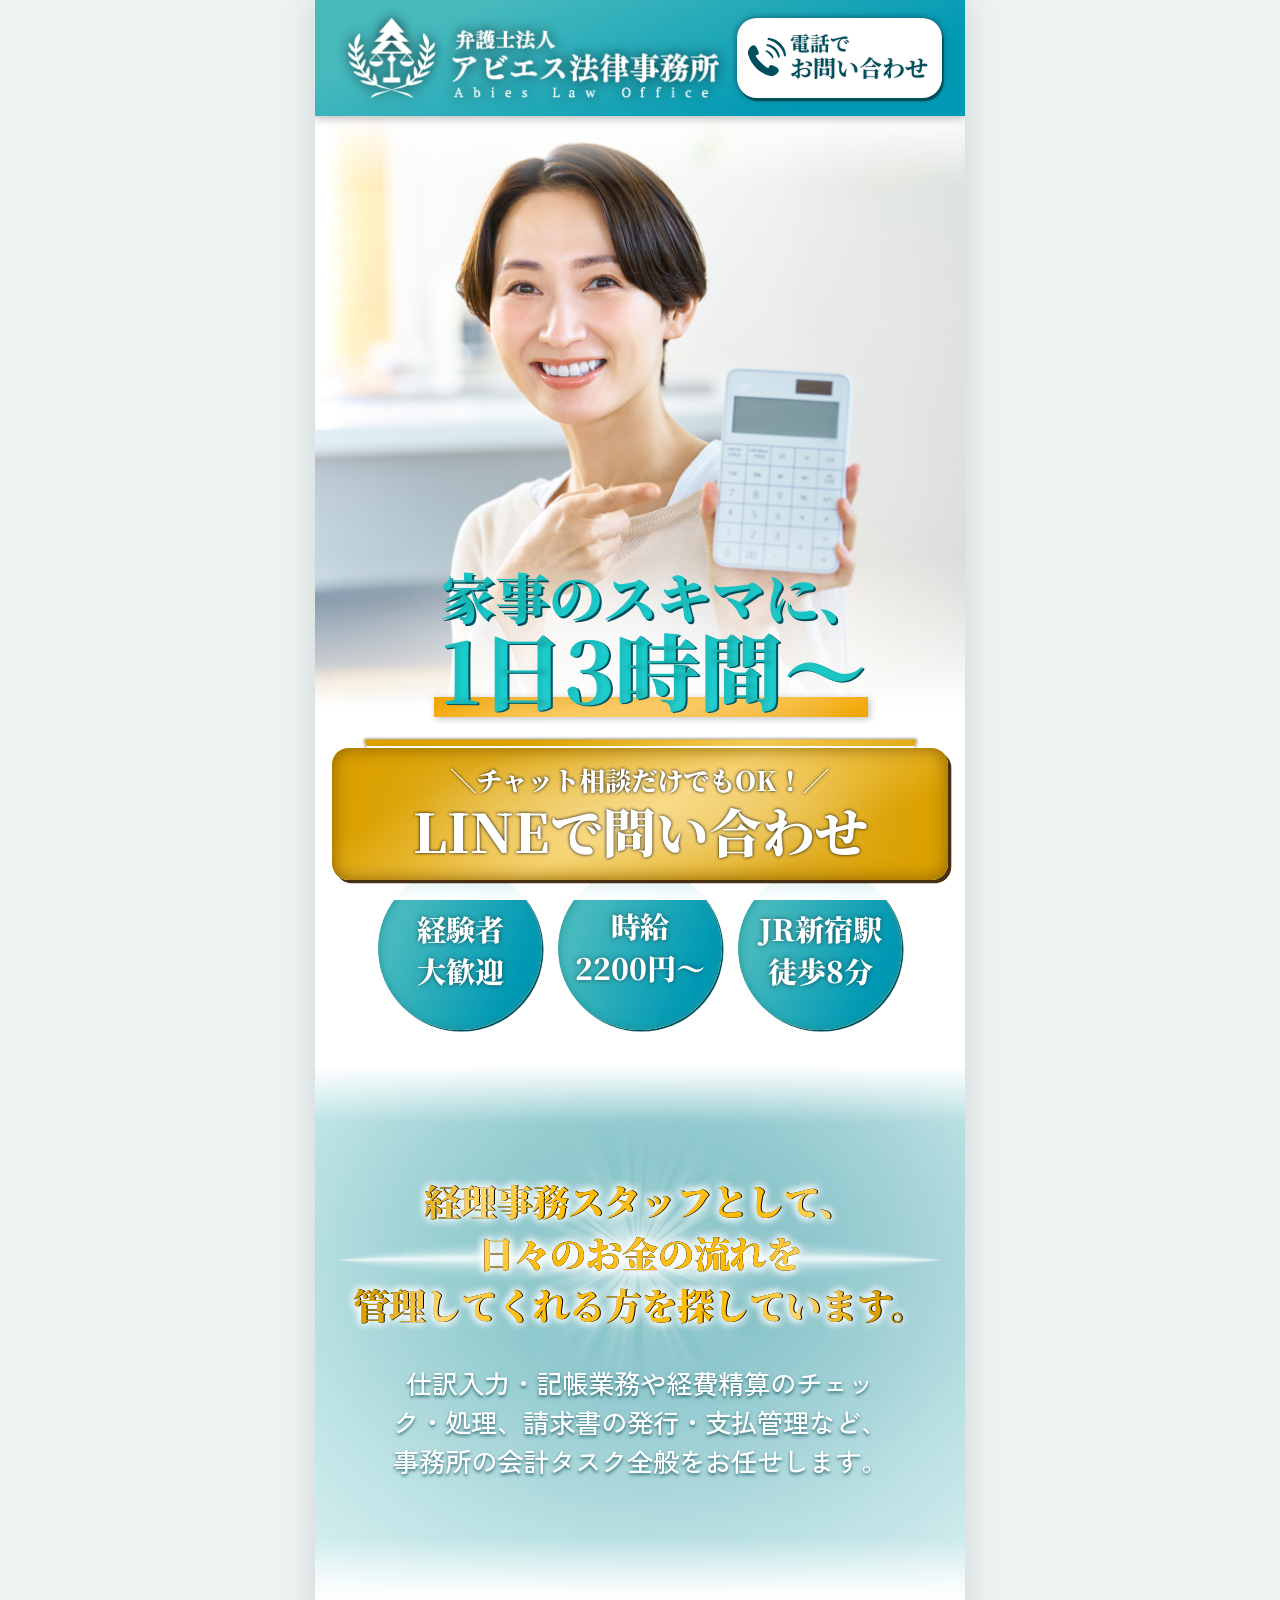
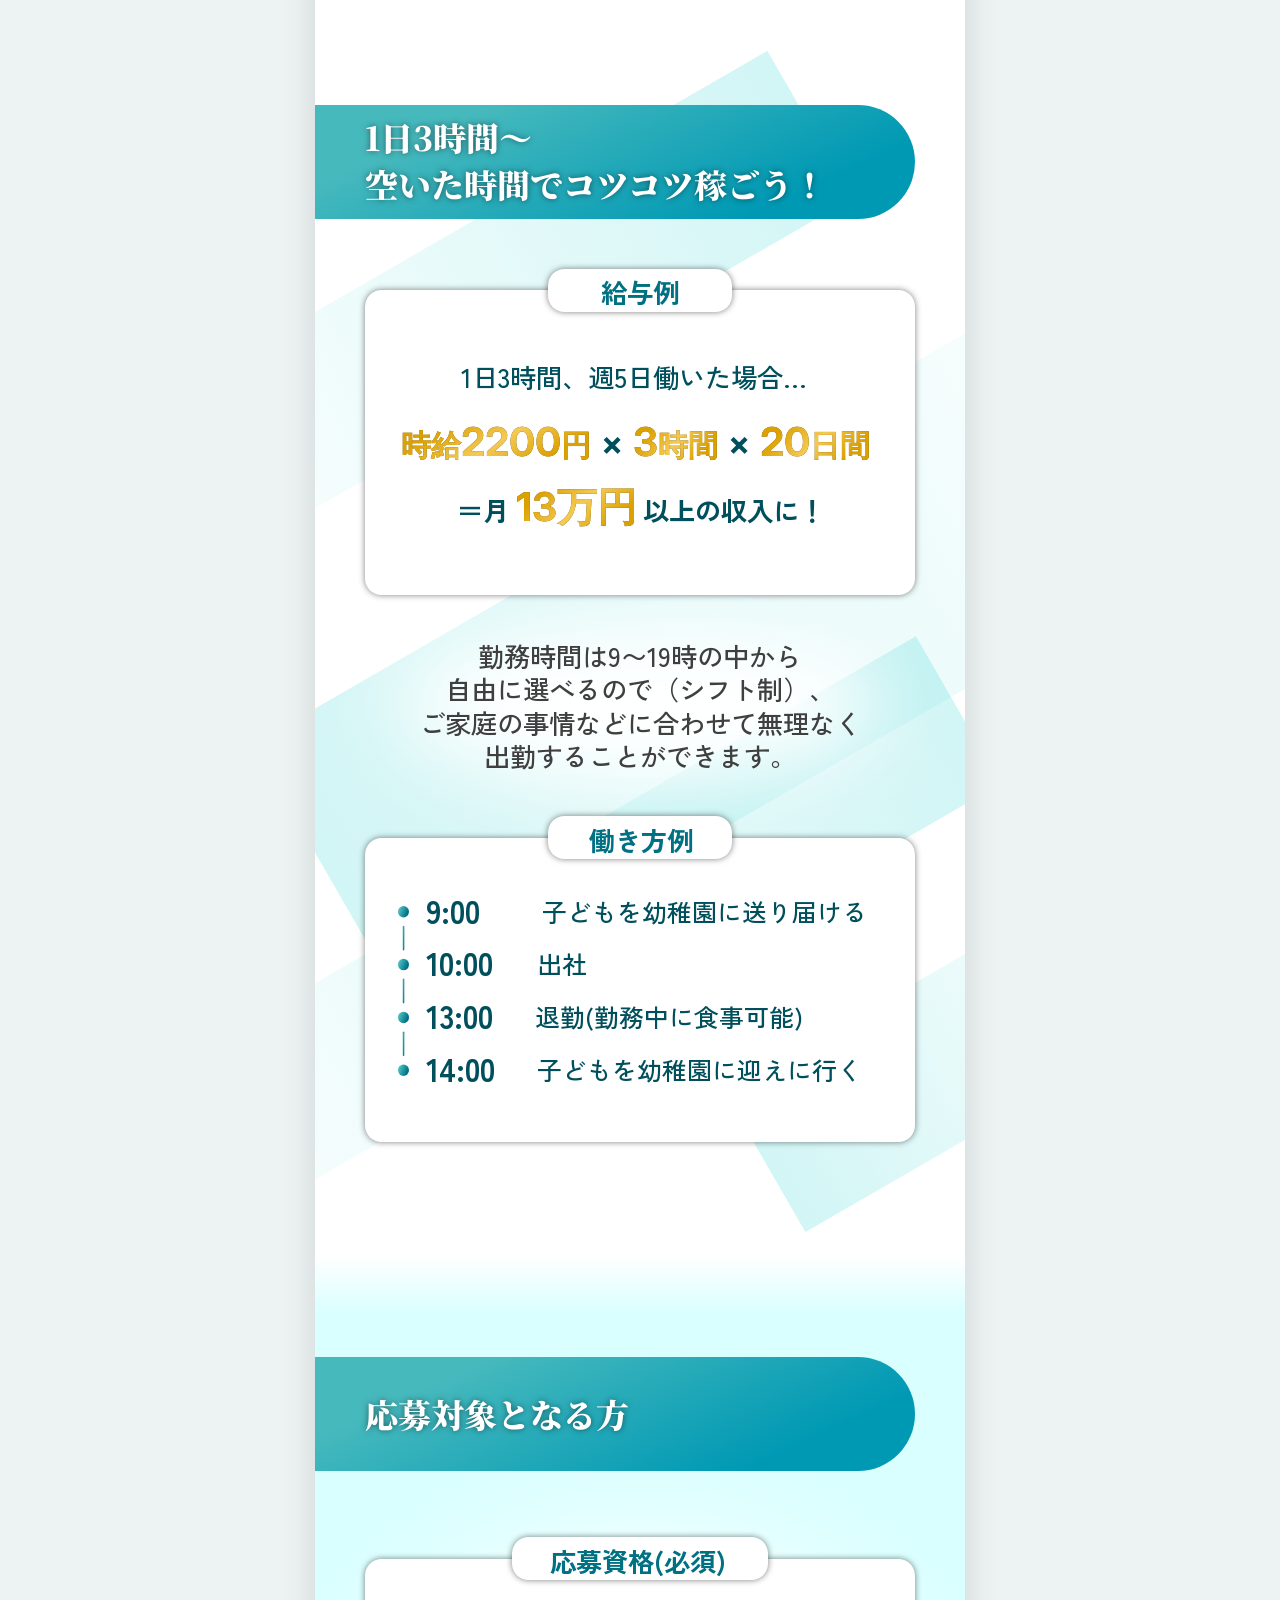
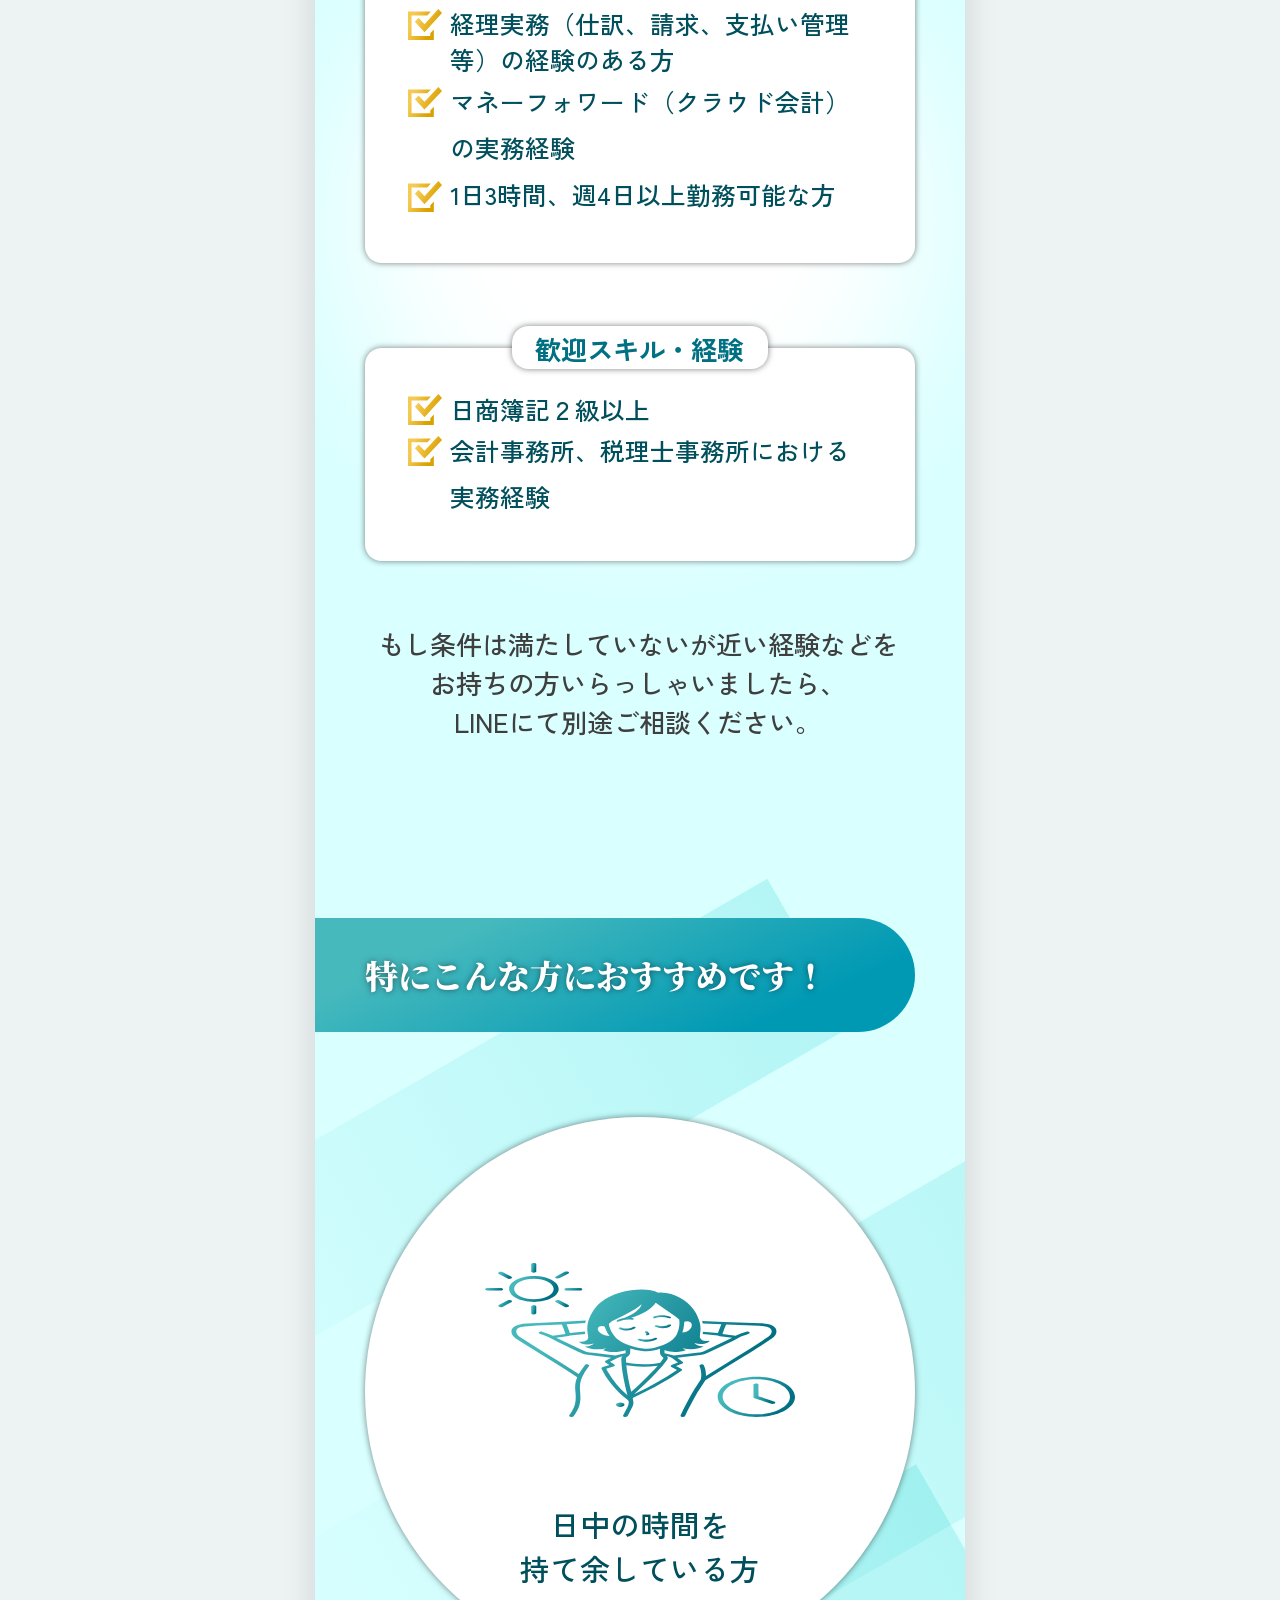
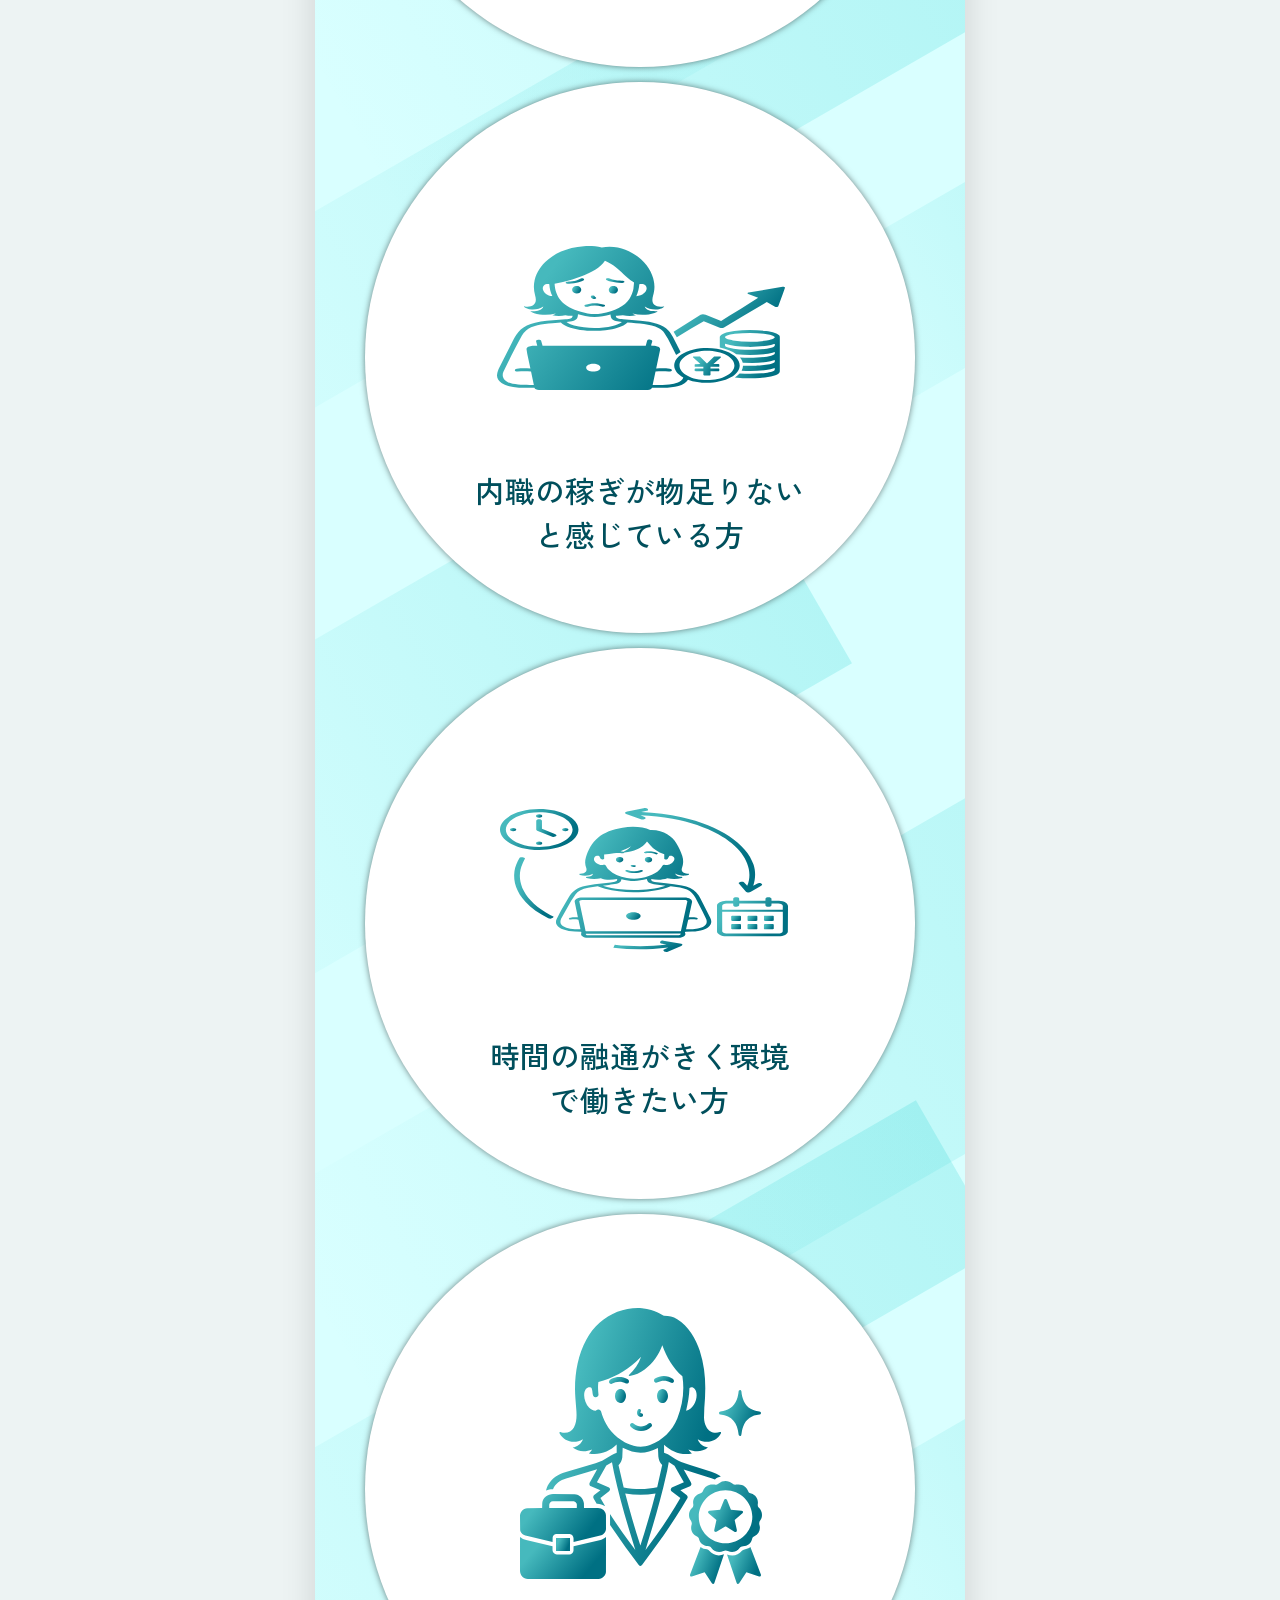
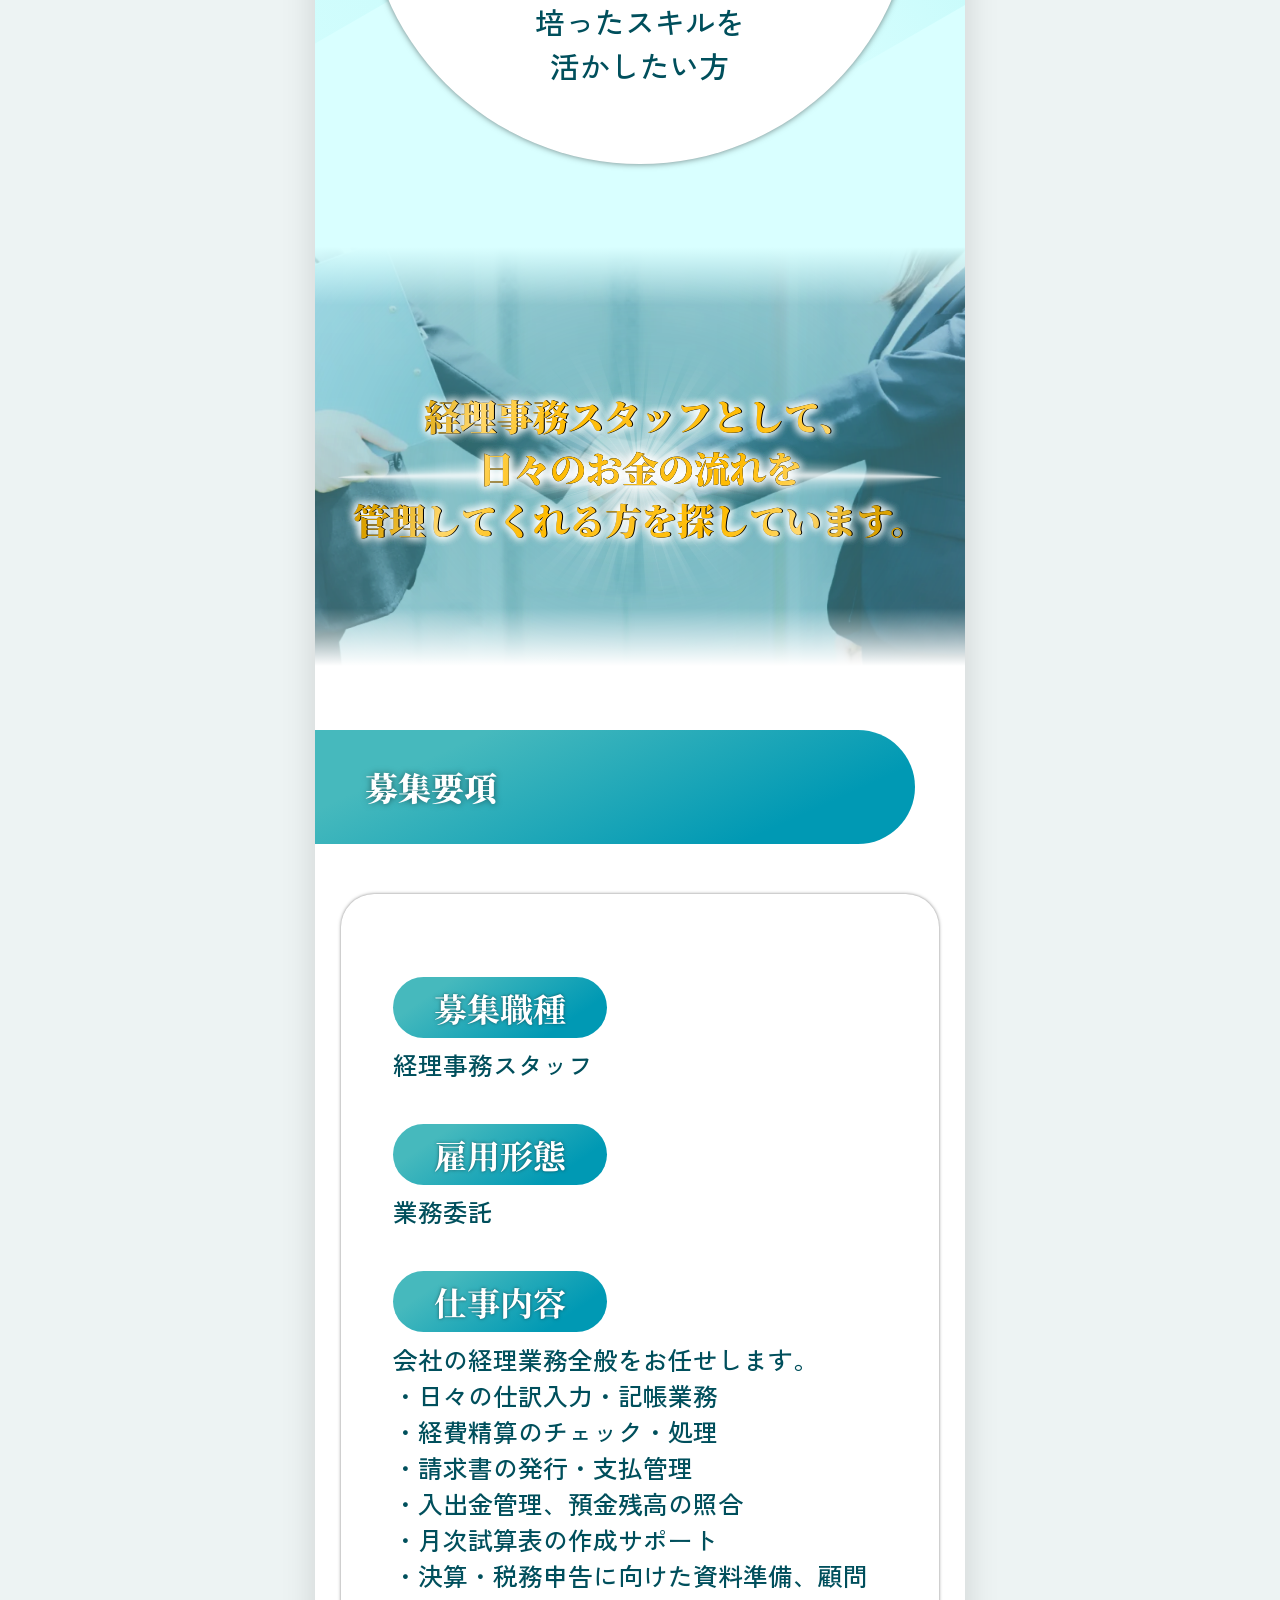
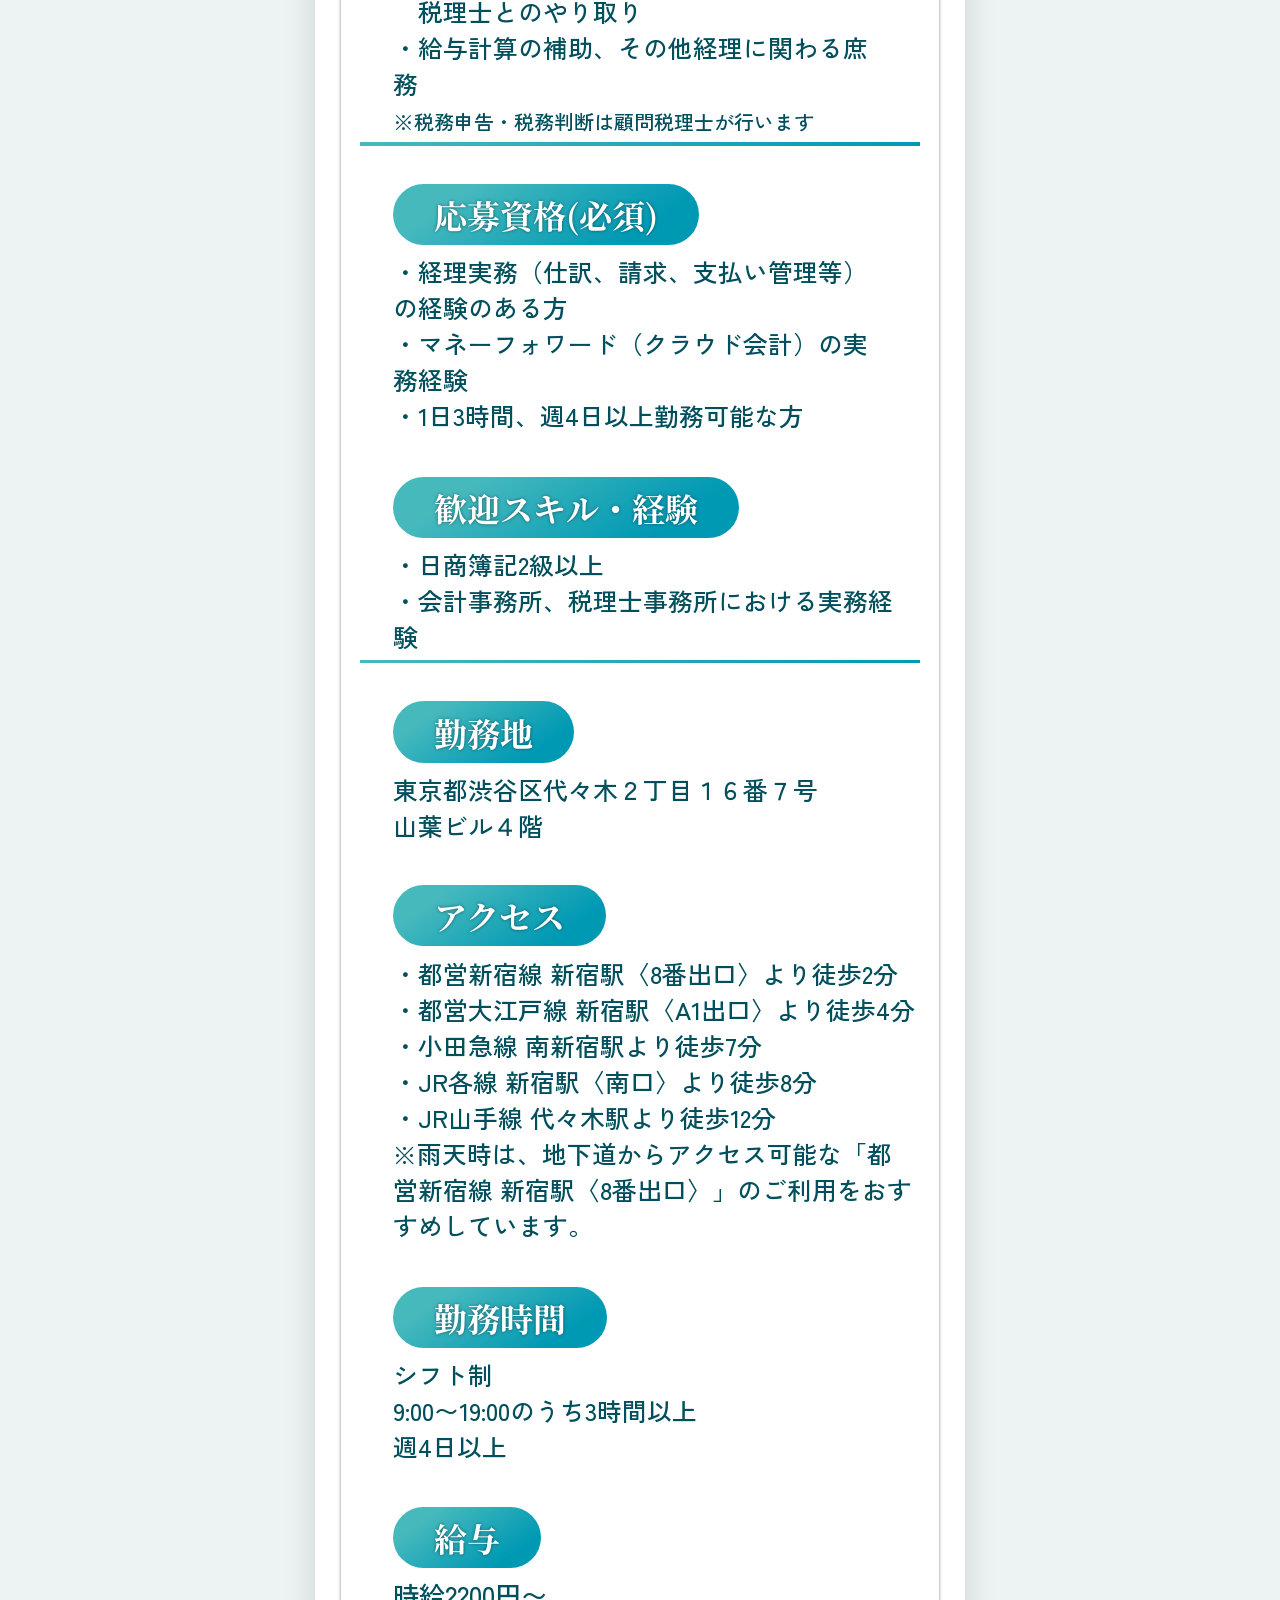
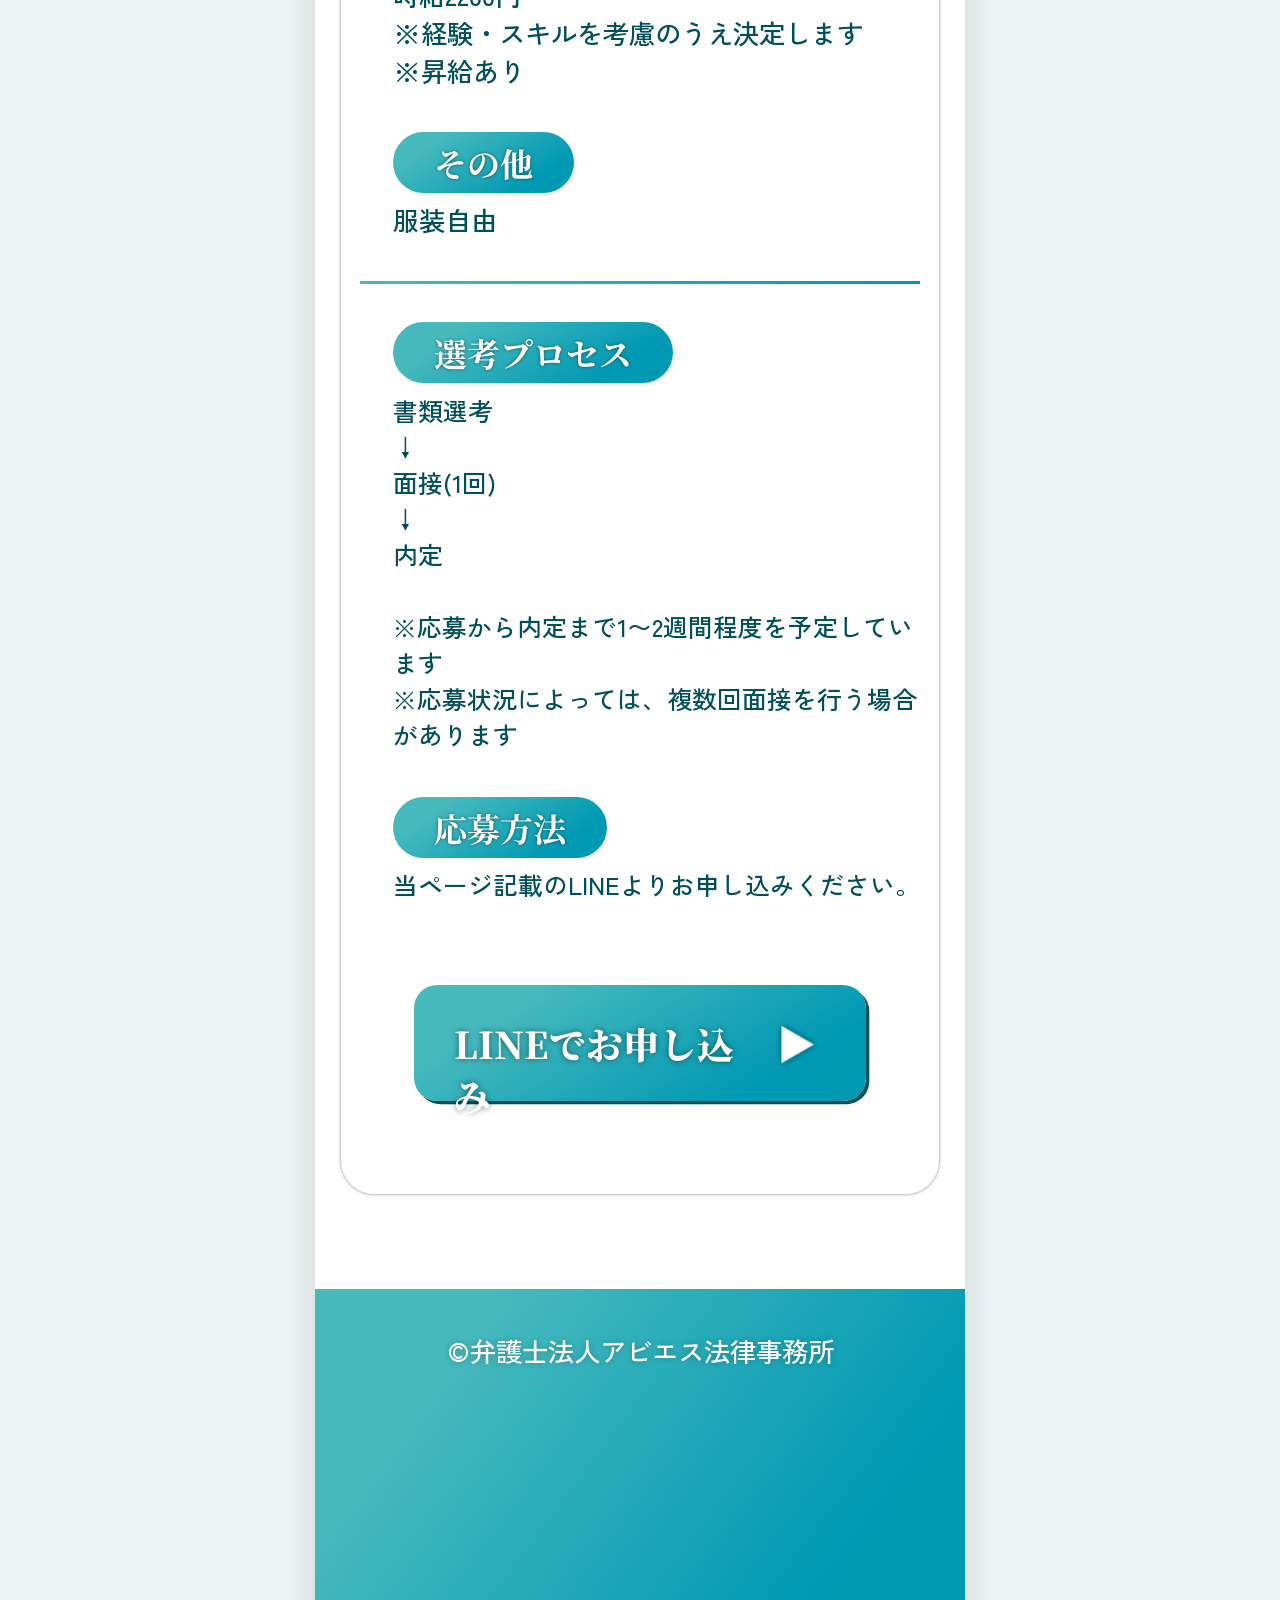
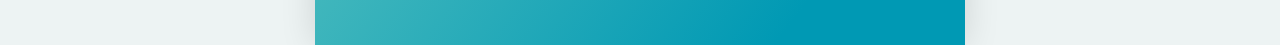
==== commit b9cef5e8: "Update requirements copy from Figma" ====
--- a/index.html
+++ b/index.html
@@ -12,7 +12,7 @@
   <link rel="stylesheet" href="figma-overrides.css?v=28">
   <link rel="stylesheet" href="scroll-fix.css">
   <link rel="stylesheet" href="figma-sections.css?v=11">
-  <link rel="stylesheet" href="figma-remaining.css?v=26">
+  <link rel="stylesheet" href="figma-remaining.css?v=27">
   <link rel="stylesheet" href="responsive-scale.css?v=2">
 </head>
 <body>
@@ -289,8 +289,8 @@
         <section data-node-id="13:18"><h3 data-node-id="13:19"><span data-node-id="13:20">雇用形態</span></h3><p data-node-id="13:21">業務委託</p></section>
         <section data-node-id="13:22"><h3 data-node-id="13:23"><span data-node-id="13:24">仕事内容</span></h3><p data-node-id="13:25">会社の経理業務全般をお任せします。<br>・日々の仕訳入力・記帳業務<br>・経費精算のチェック・処理<br>・請求書の発行・支払管理<br>・入出金管理、預金残高の照合<br>・月次試算表の作成サポート<br>・決算・税務申告に向けた資料準備、顧問<br>　税理士とのやり取り<br>・給与計算の補助、その他経理に関わる庶務<br><small>※税務申告・税務判断は顧問税理士が行います</small></p></section>
         <hr data-node-id="13:26">
-        <section data-node-id="13:27"><h3 data-node-id="13:28"><span data-node-id="13:29">応募資格(必須)</span></h3><p data-node-id="13:30">・日商簿記3級以上<br>・会計事務所または税理士事務所での実務経験<br>　3年以上</p></section>
-        <section data-node-id="13:31"><h3 data-node-id="13:32"><span data-node-id="13:33">歓迎スキル・経験</span></h3><p data-node-id="13:34"><span class="requirements-bullet">・日商簿記2級以上</span><span class="requirements-bullet">・会計ソフト(【弥生会計 / freee / マネーフォワード など】)の使用経験</span><span class="requirements-bullet">・月次・年次決算業務の経験</span><span class="requirements-bullet">・給与計算・年末調整の実務経験</span></p></section>
+        <section data-node-id="13:27"><h3 data-node-id="13:28"><span data-node-id="13:29">応募資格(必須)</span></h3><p data-node-id="13:30"><span class="requirements-item">・経理実務（仕訳、請求、支払い管理等）の経験のある方</span><span class="requirements-item">・マネーフォワード（クラウド会計）の実務経験</span><span class="requirements-item">・1日3時間、週4日以上勤務可能な方</span></p></section>
+        <section data-node-id="13:31"><h3 data-node-id="13:32"><span data-node-id="13:33">歓迎スキル・経験</span></h3><p data-node-id="13:34"><span class="requirements-item">・日商簿記2級以上</span><span class="requirements-item">・会計事務所、税理士事務所における実務経験</span></p></section>
         <hr data-node-id="13:43">
         <section data-node-id="13:44"><h3 data-node-id="13:45"><span data-node-id="13:46">勤務地</span></h3><p data-node-id="13:47">東京都渋谷区代々木２丁目１６番７号　<br>山葉ビル４階</p></section>
         <section data-node-id="13:48"><h3 data-node-id="13:49"><span data-node-id="13:50">アクセス</span></h3><p data-node-id="13:51">・都営新宿線 新宿駅〈8番出口〉より徒歩2分<br>・都営大江戸線 新宿駅〈A1出口〉より徒歩4分<br>・小田急線 南新宿駅より徒歩7分<br>・JR各線 新宿駅〈南口〉より徒歩8分<br>・JR山手線 代々木駅より徒歩12分<br>※雨天時は、地下道からアクセス可能な「都営新宿線 新宿駅〈8番出口〉」のご利用をおすすめしています。</p></section>
--- a/figma-remaining.css
+++ b/figma-remaining.css
@@ -246,7 +246,7 @@
   left: 11px;
   top: 50px;
   width: 339px;
-  height: 1912px;
+  height: 1890px;
 }
 
 .requirements-card__content > section {
@@ -262,25 +262,23 @@
 .requirements-card__content > section:nth-of-type(1) { top: 0; width: 170px; height: 64px; }
 .requirements-card__content > section:nth-of-type(2) { top: 89px; width: 130px; height: 64px; }
 .requirements-card__content > section:nth-of-type(3) { top: 178px; width: 319px; height: 260px; }
-.requirements-card__content > section:nth-of-type(4) { top: 488px; width: 339px; height: 108px; }
-.requirements-card__content > section:nth-of-type(5) { top: 621px; width: 336px; height: 152px; }
-.requirements-card__content > section:nth-of-type(6) { top: 823px; width: 319px; height: 86px; }
-.requirements-card__content > section:nth-of-type(7) { top: 934px; width: 280px; height: 218px; }
-.requirements-card__content > section:nth-of-type(8) { top: 1177px; width: 280px; height: 108px; }
-.requirements-card__content > section:nth-of-type(9) { top: 1310px; width: 312px; height: 111px; }
-.requirements-card__content > section:nth-of-type(10) { top: 1446px; width: 312px; height: 65px; }
-.requirements-card__content > section:nth-of-type(11) { top: 1561px; width: 339px; height: 262px; }
-.requirements-card__content > section:nth-of-type(12) { top: 1848px; width: 339px; height: 64px; }
+.requirements-card__content > section:nth-of-type(4) { top: 488px; width: 339px; height: 152px; }
+.requirements-card__content > section:nth-of-type(5) { top: 665px; width: 336px; height: 86px; }
+.requirements-card__content > section:nth-of-type(6) { top: 801px; width: 319px; height: 86px; }
+.requirements-card__content > section:nth-of-type(7) { top: 912px; width: 280px; height: 218px; }
+.requirements-card__content > section:nth-of-type(8) { top: 1155px; width: 280px; height: 108px; }
+.requirements-card__content > section:nth-of-type(9) { top: 1288px; width: 312px; height: 111px; }
+.requirements-card__content > section:nth-of-type(10) { top: 1424px; width: 312px; height: 65px; }
+.requirements-card__content > section:nth-of-type(11) { top: 1539px; width: 339px; height: 262px; }
+.requirements-card__content > section:nth-of-type(12) { top: 1826px; width: 339px; height: 64px; }
 
 .requirements-card__content > section:nth-of-type(1) p { width: 150px; }
 .requirements-card__content > section:nth-of-type(2) p { width: 110px; }
 .requirements-card__content > section:nth-of-type(3) p { width: 302px; }
-.requirements-card__content > section:nth-of-type(4) p { width: 319px; }
+.requirements-card__content > section:nth-of-type(4) p { width: 300px; }
 .requirements-card__content > section:nth-of-type(5) p { width: 316px; }
-.requirements-card__content > section:nth-of-type(5) .requirements-bullet {
+.requirements-card__content .requirements-item {
   display: block;
-  padding-left: 1em;
-  text-indent: -1em;
 }
 .requirements-card__content > section:nth-of-type(6) p { width: 299px; }
 .requirements-card__content > section:nth-of-type(7) p { width: 316px; }
@@ -331,13 +329,13 @@
 }
 
 .requirements-card__content > hr:nth-of-type(1) { top: 463px; }
-.requirements-card__content > hr:nth-of-type(2) { top: 798px; }
-.requirements-card__content > hr:nth-of-type(3) { top: 1536px; }
+.requirements-card__content > hr:nth-of-type(2) { top: 776px; }
+.requirements-card__content > hr:nth-of-type(3) { top: 1514px; }
 
 .requirements .line-cta {
   position: absolute;
   left: 44px;
-  top: 2012px;
+  top: 1990px;
   width: 273px;
   height: 69.8051px;
   margin: 0;
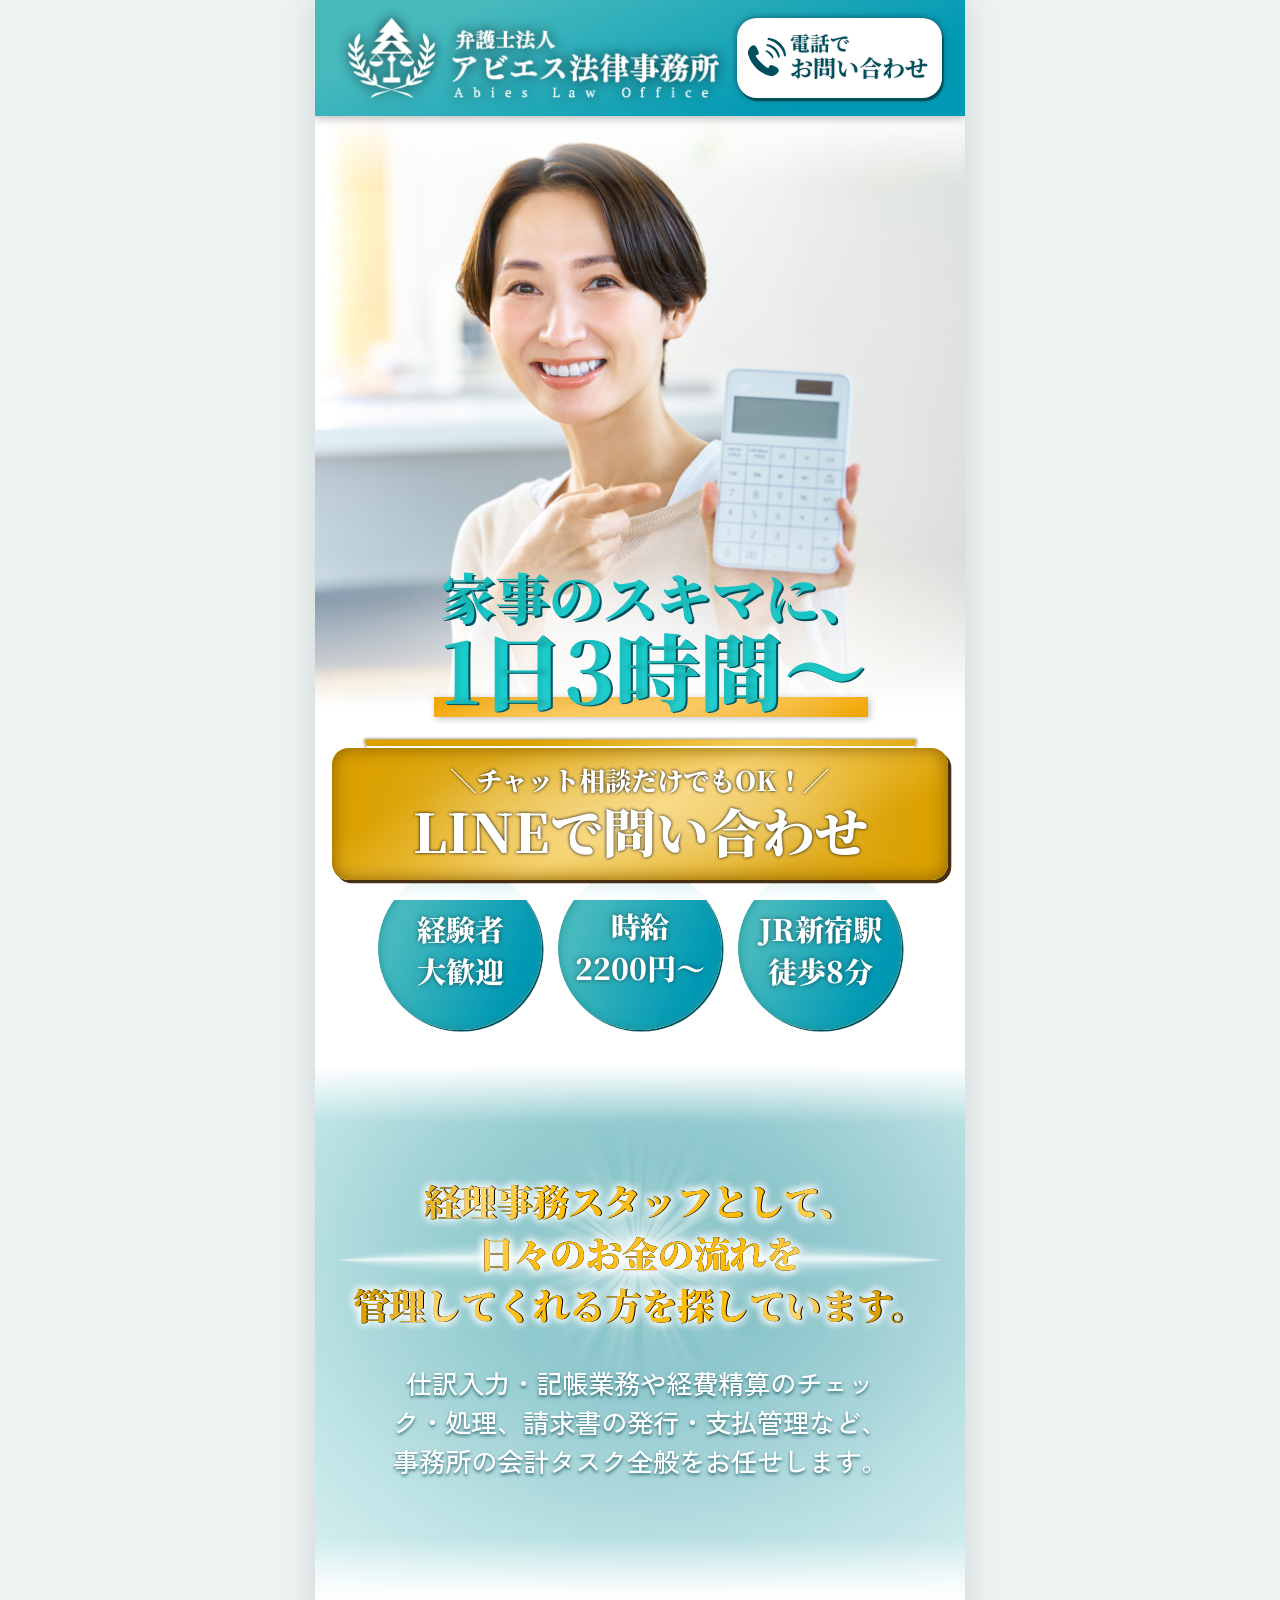
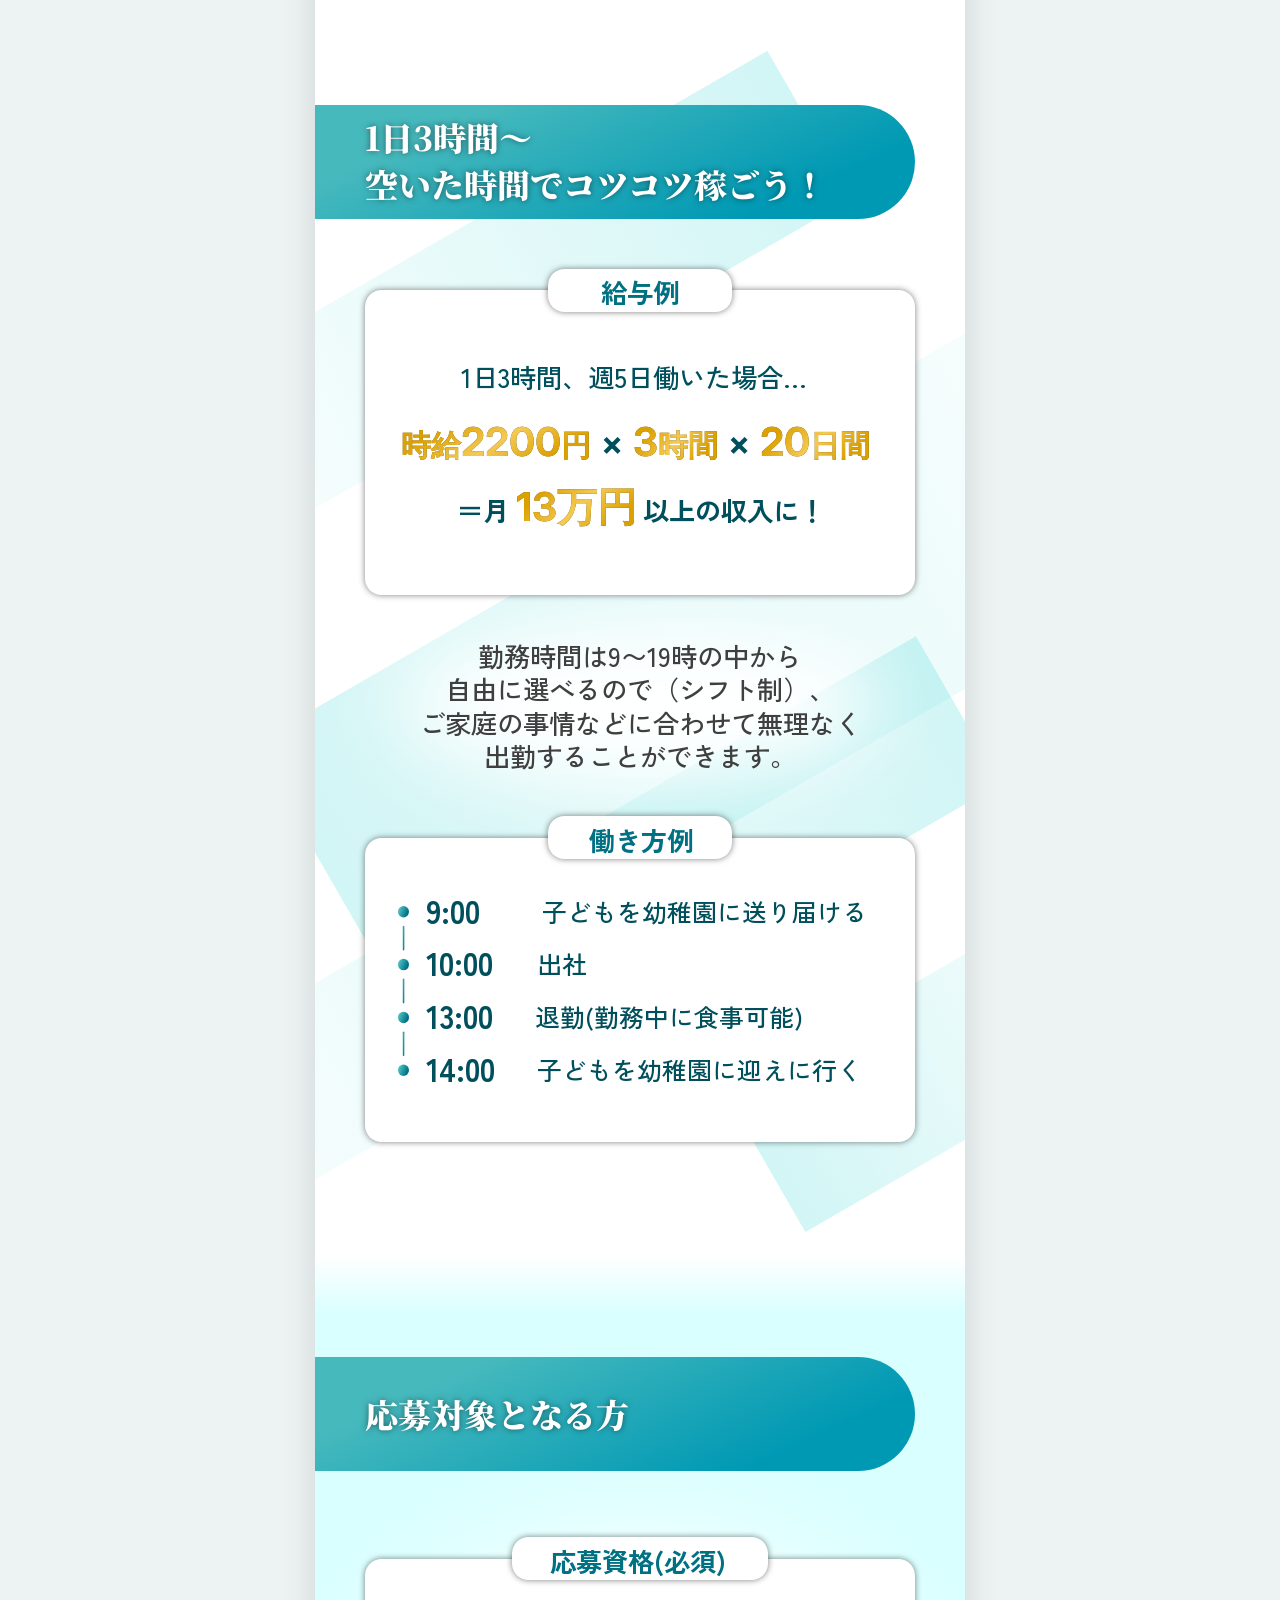
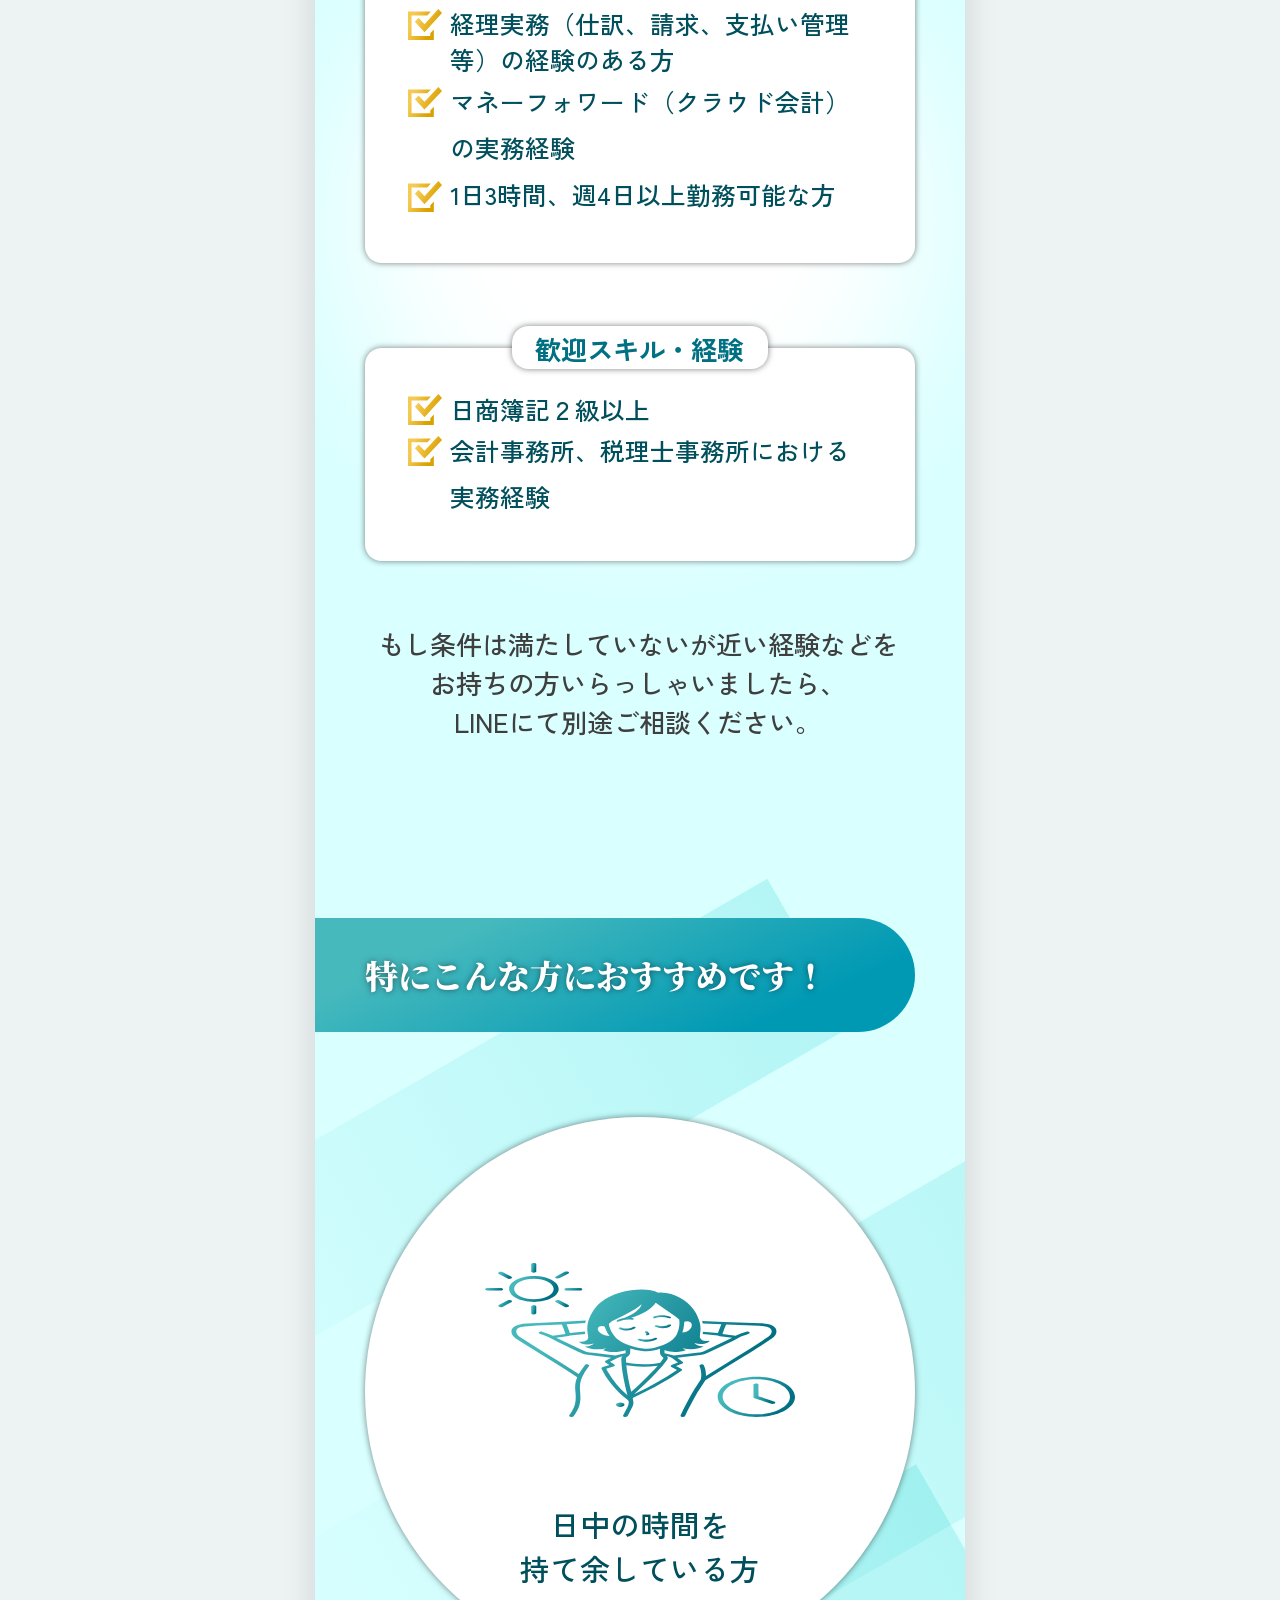
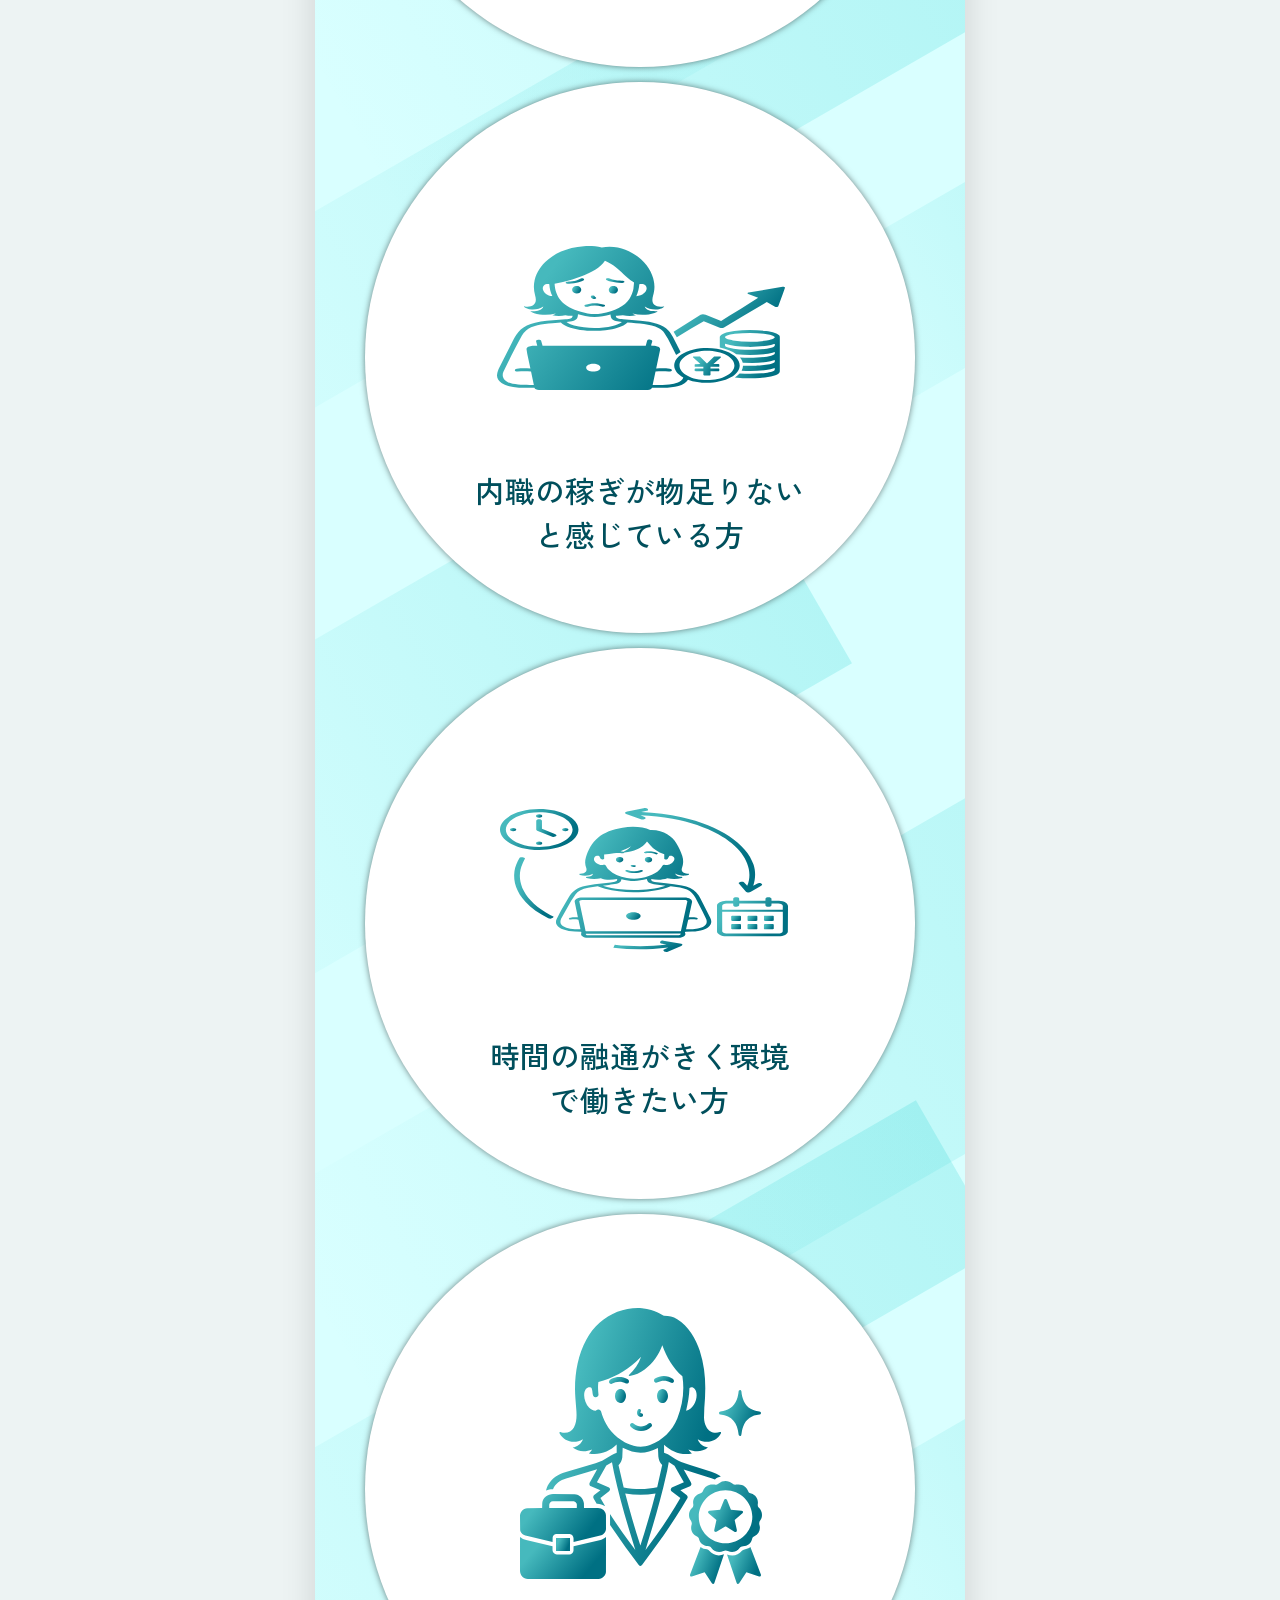
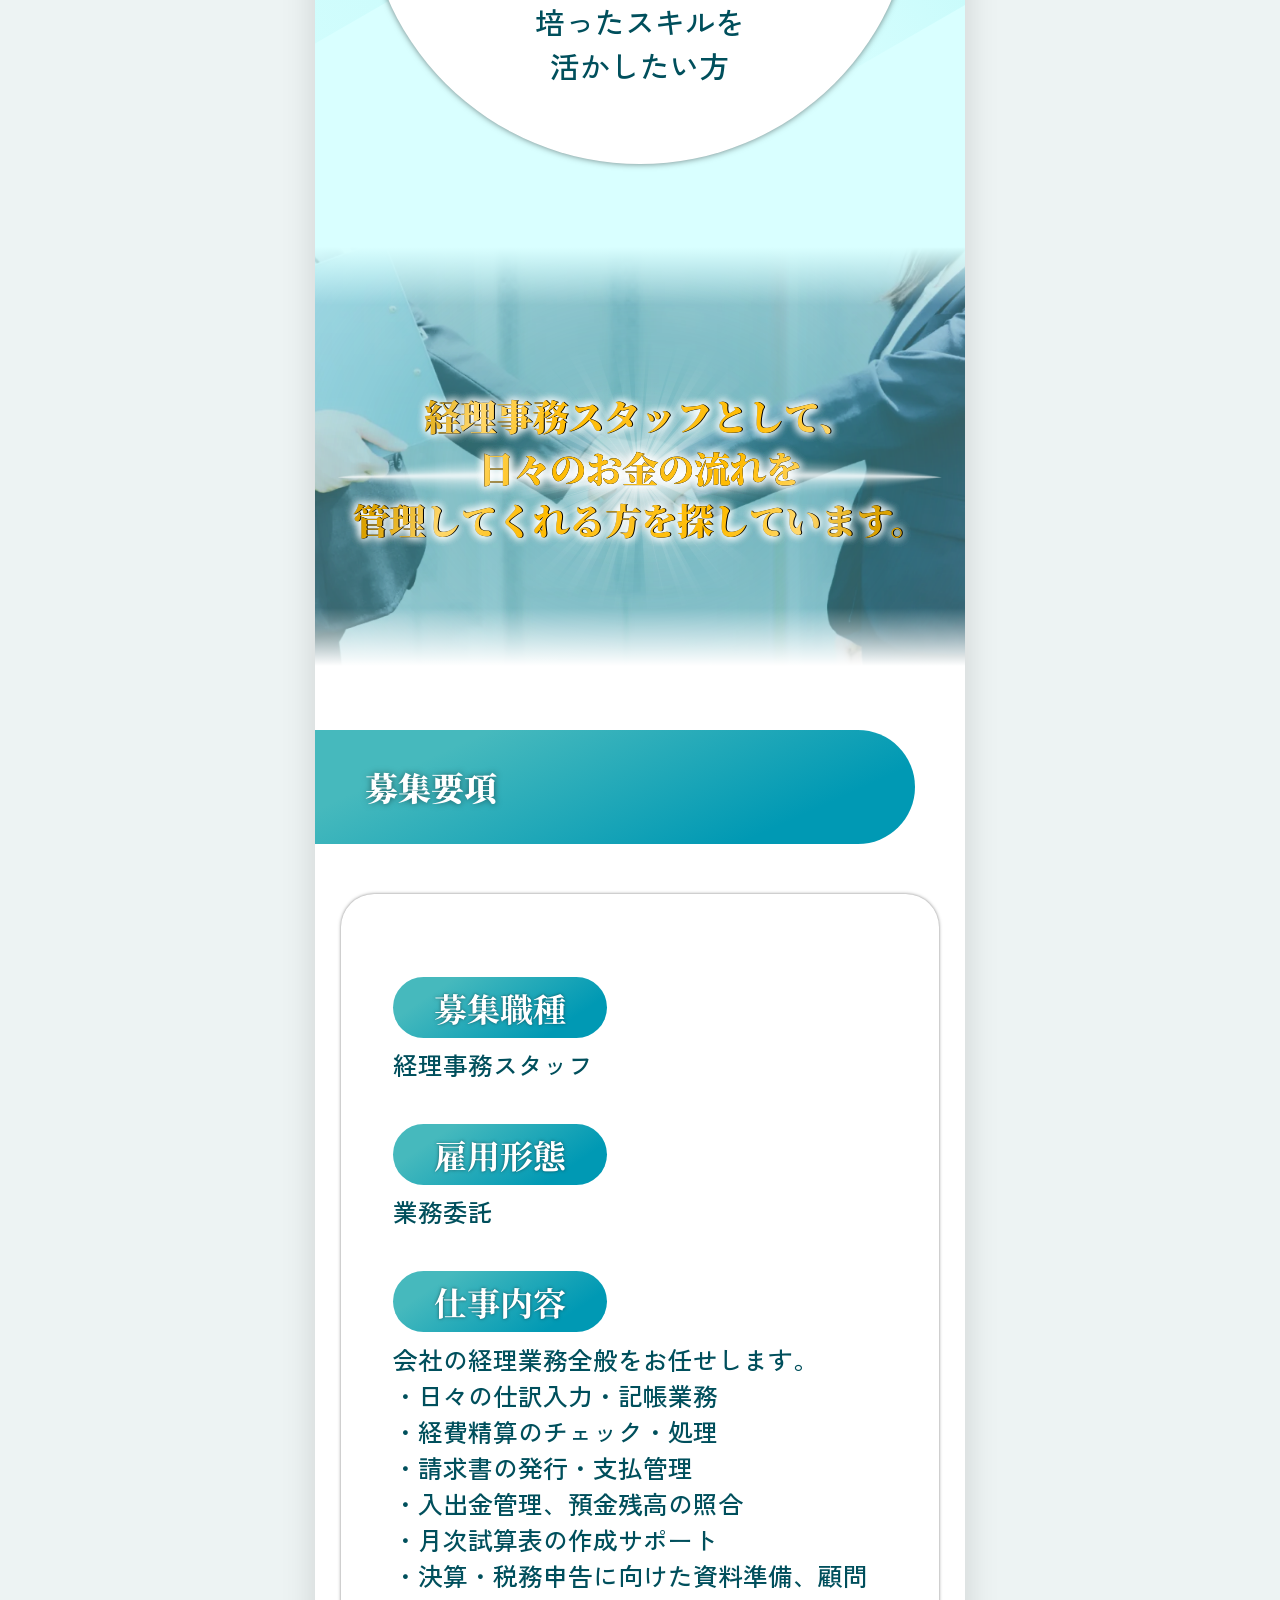
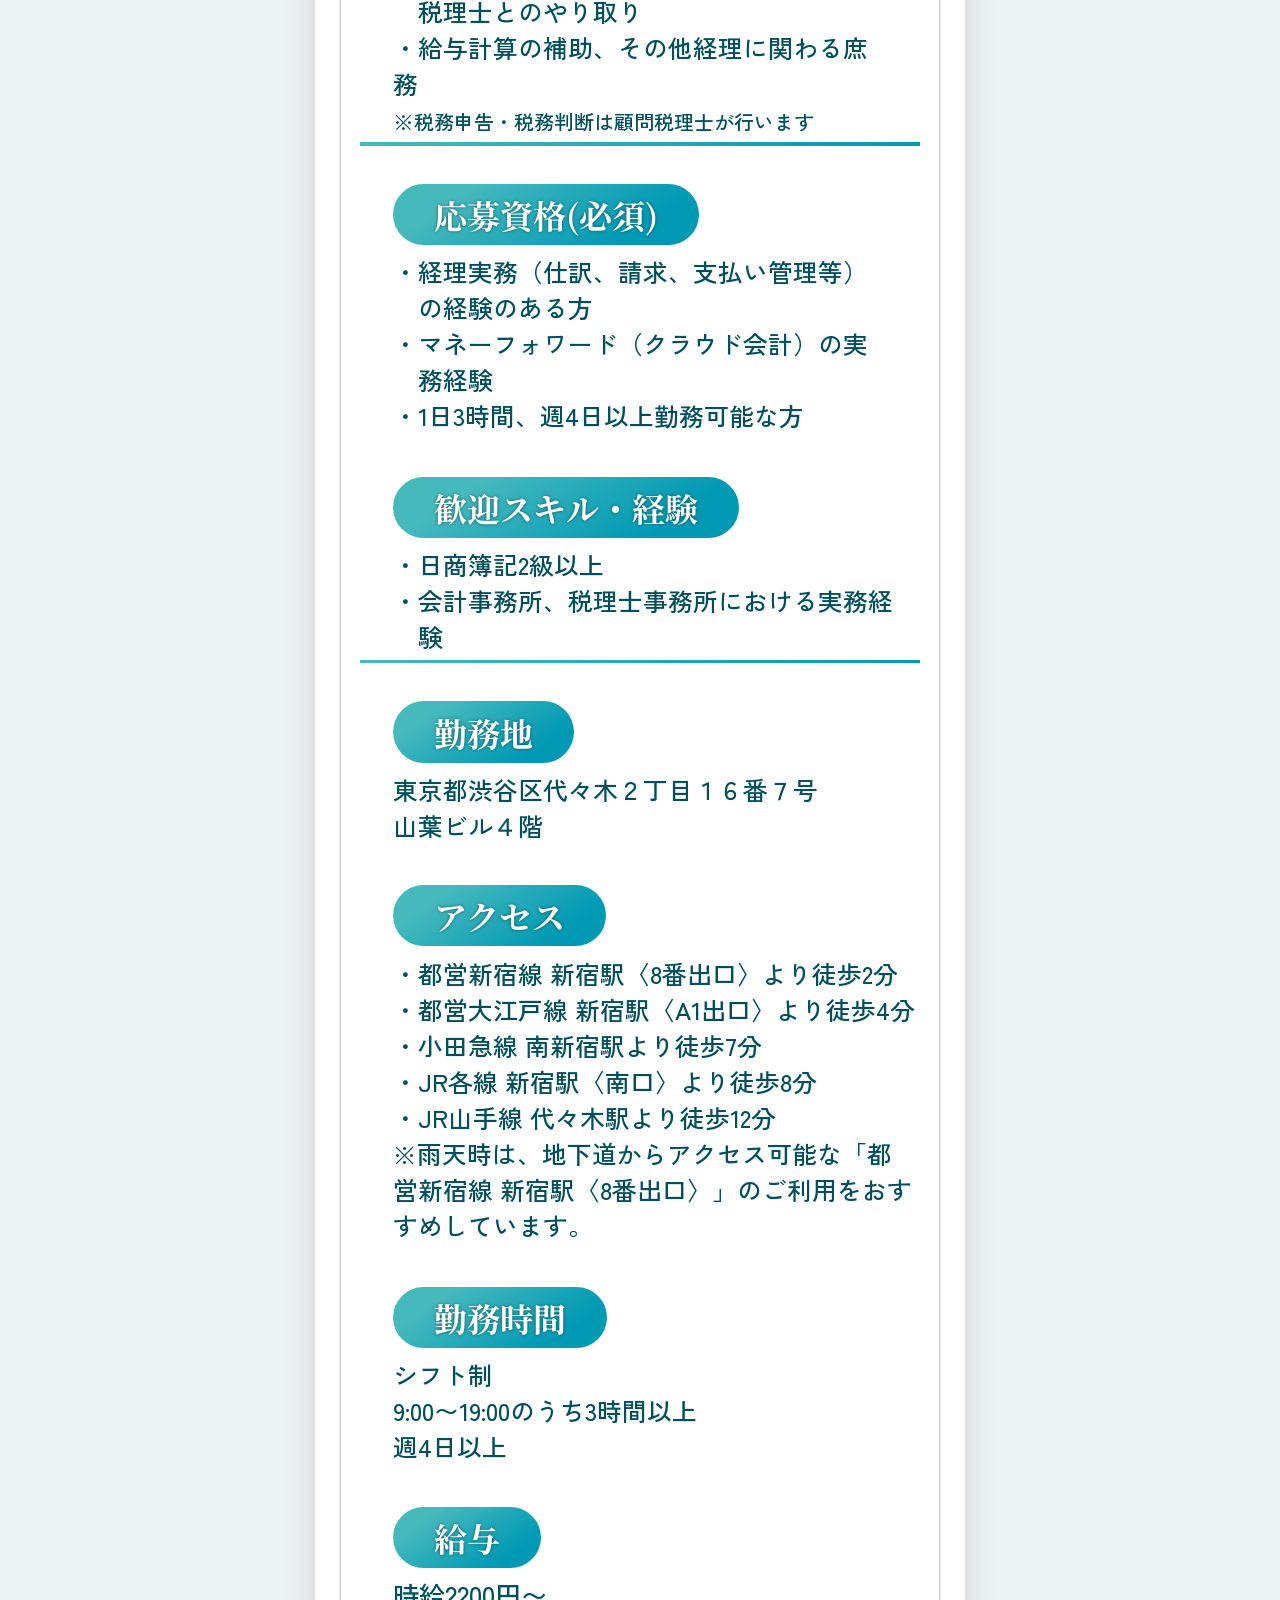
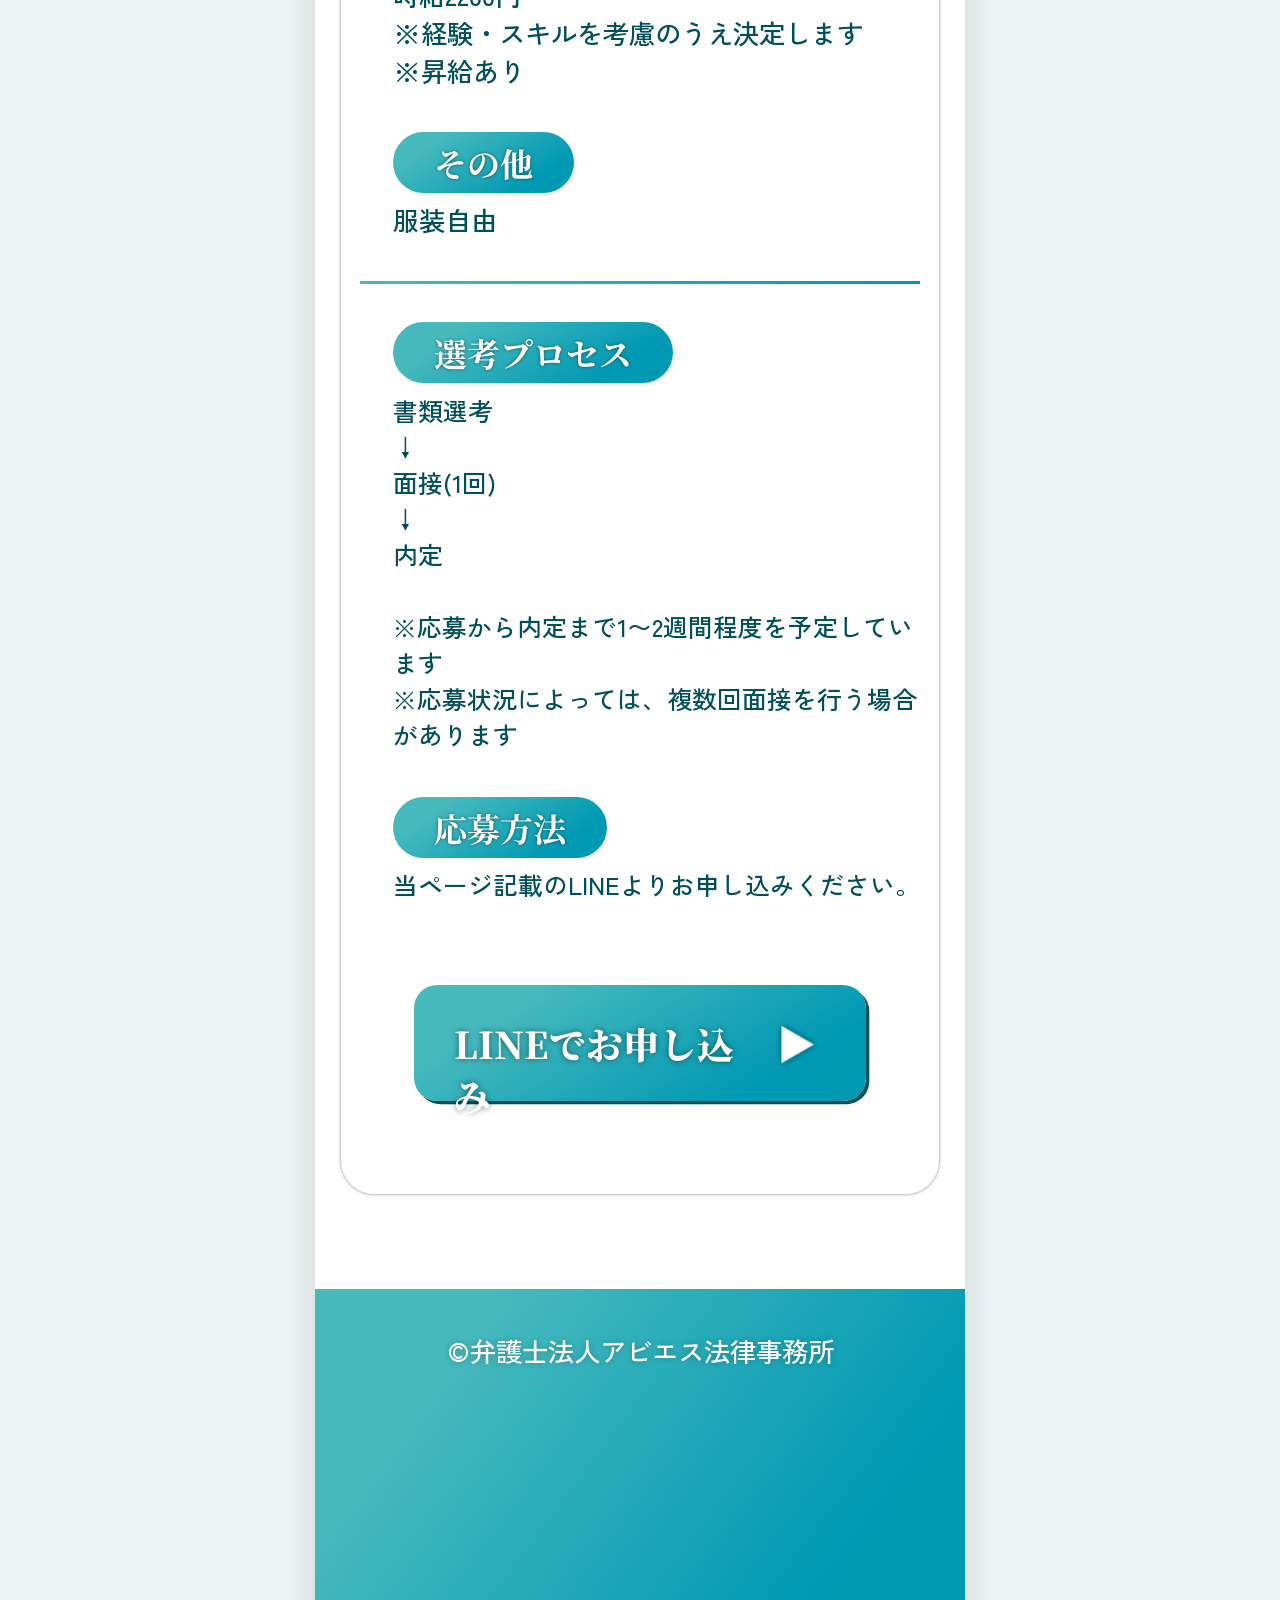
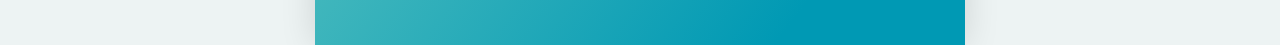
==== commit 699538a1: "Align wrapped requirement bullets" ====
--- a/index.html
+++ b/index.html
@@ -12,7 +12,7 @@
   <link rel="stylesheet" href="figma-overrides.css?v=28">
   <link rel="stylesheet" href="scroll-fix.css">
   <link rel="stylesheet" href="figma-sections.css?v=11">
-  <link rel="stylesheet" href="figma-remaining.css?v=27">
+  <link rel="stylesheet" href="figma-remaining.css?v=28">
   <link rel="stylesheet" href="responsive-scale.css?v=2">
 </head>
 <body>
--- a/figma-remaining.css
+++ b/figma-remaining.css
@@ -279,6 +279,9 @@
 .requirements-card__content > section:nth-of-type(5) p { width: 316px; }
 .requirements-card__content .requirements-item {
   display: block;
+  box-sizing: border-box;
+  padding-left: 1em;
+  text-indent: -1em;
 }
 .requirements-card__content > section:nth-of-type(6) p { width: 299px; }
 .requirements-card__content > section:nth-of-type(7) p { width: 316px; }
